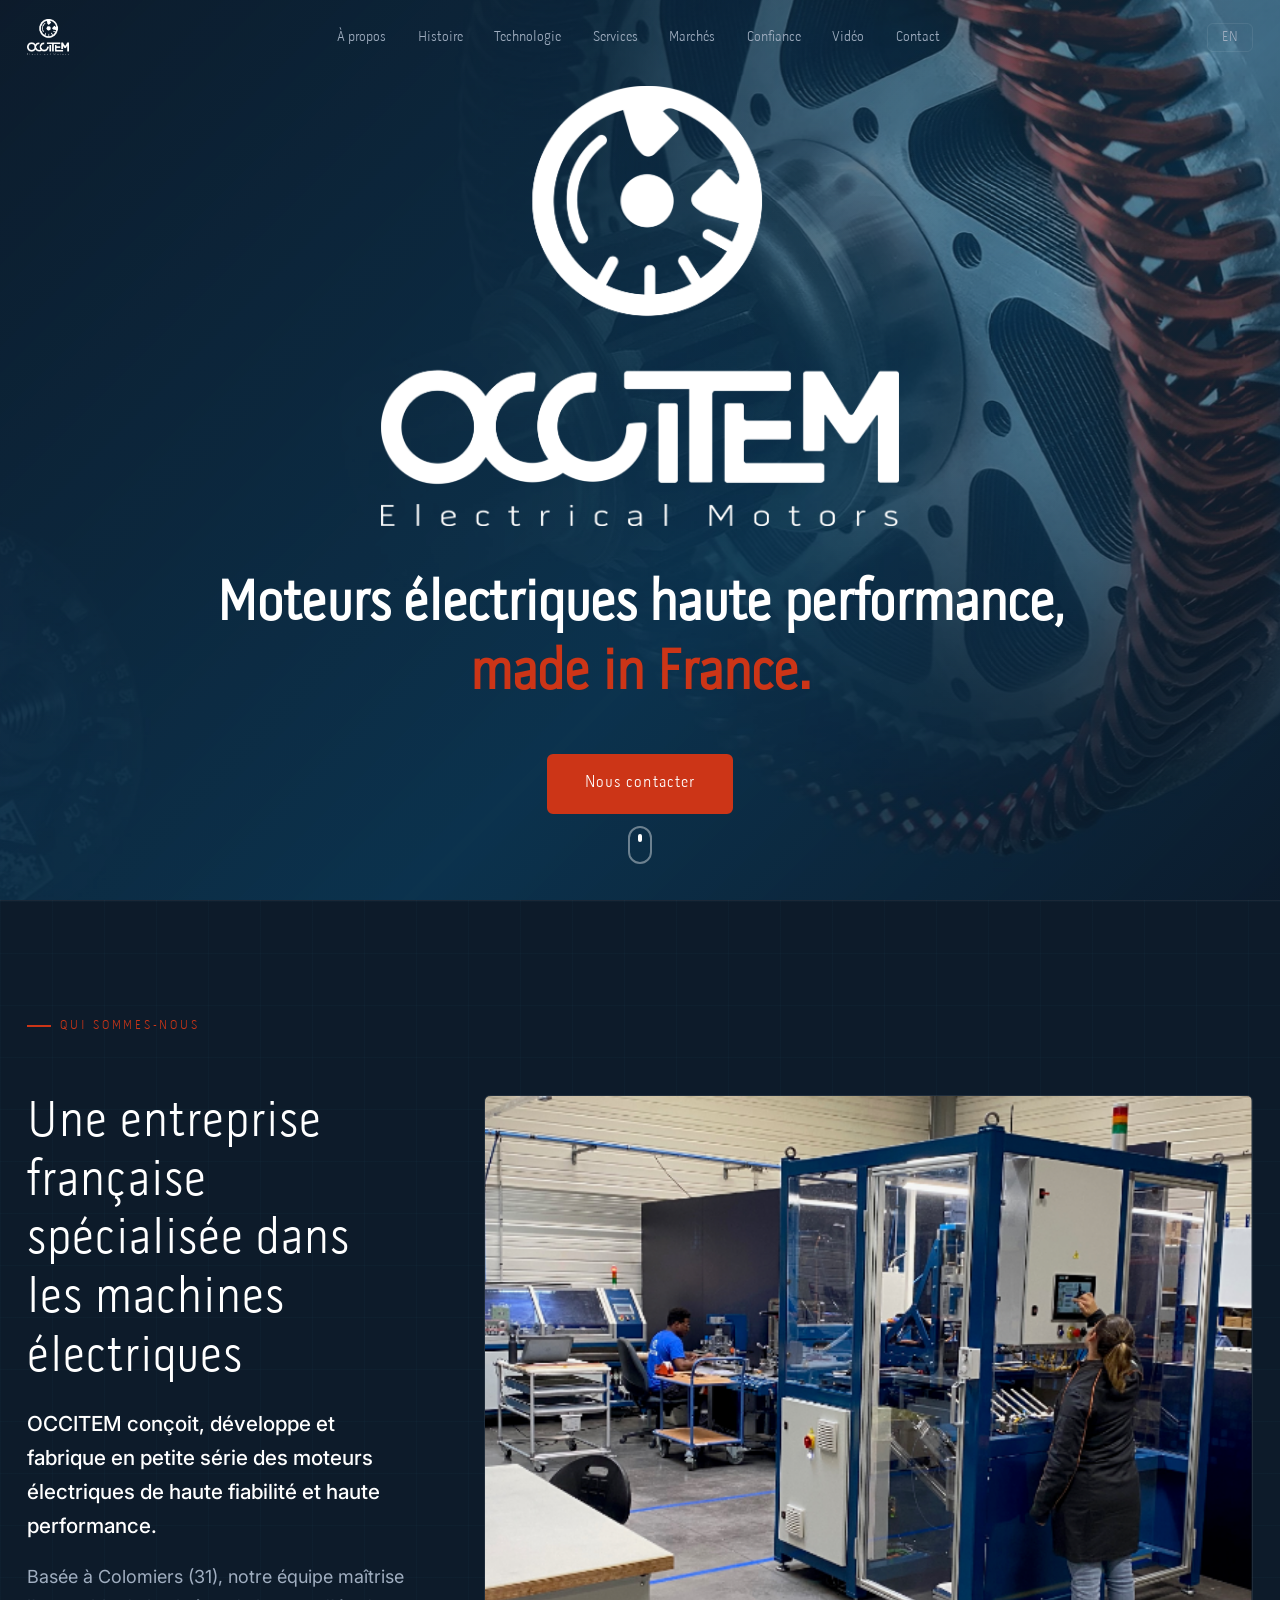
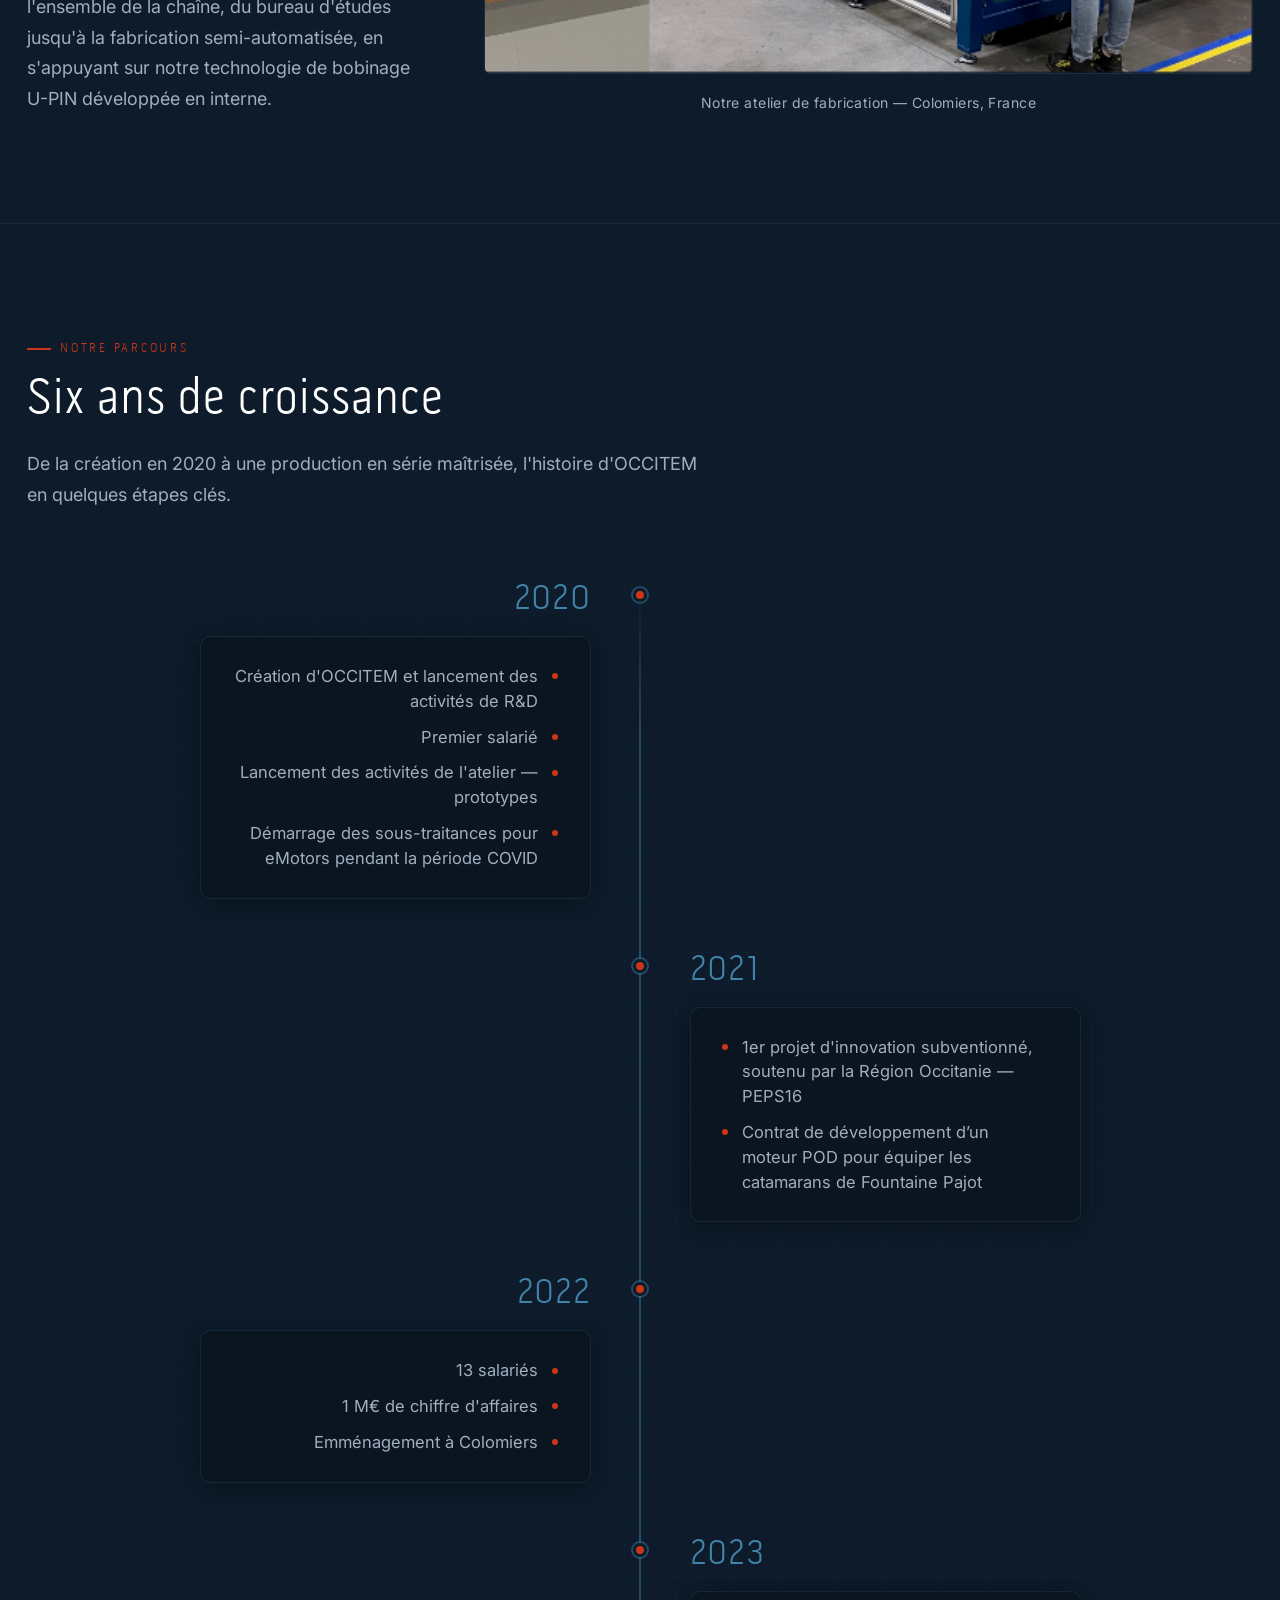
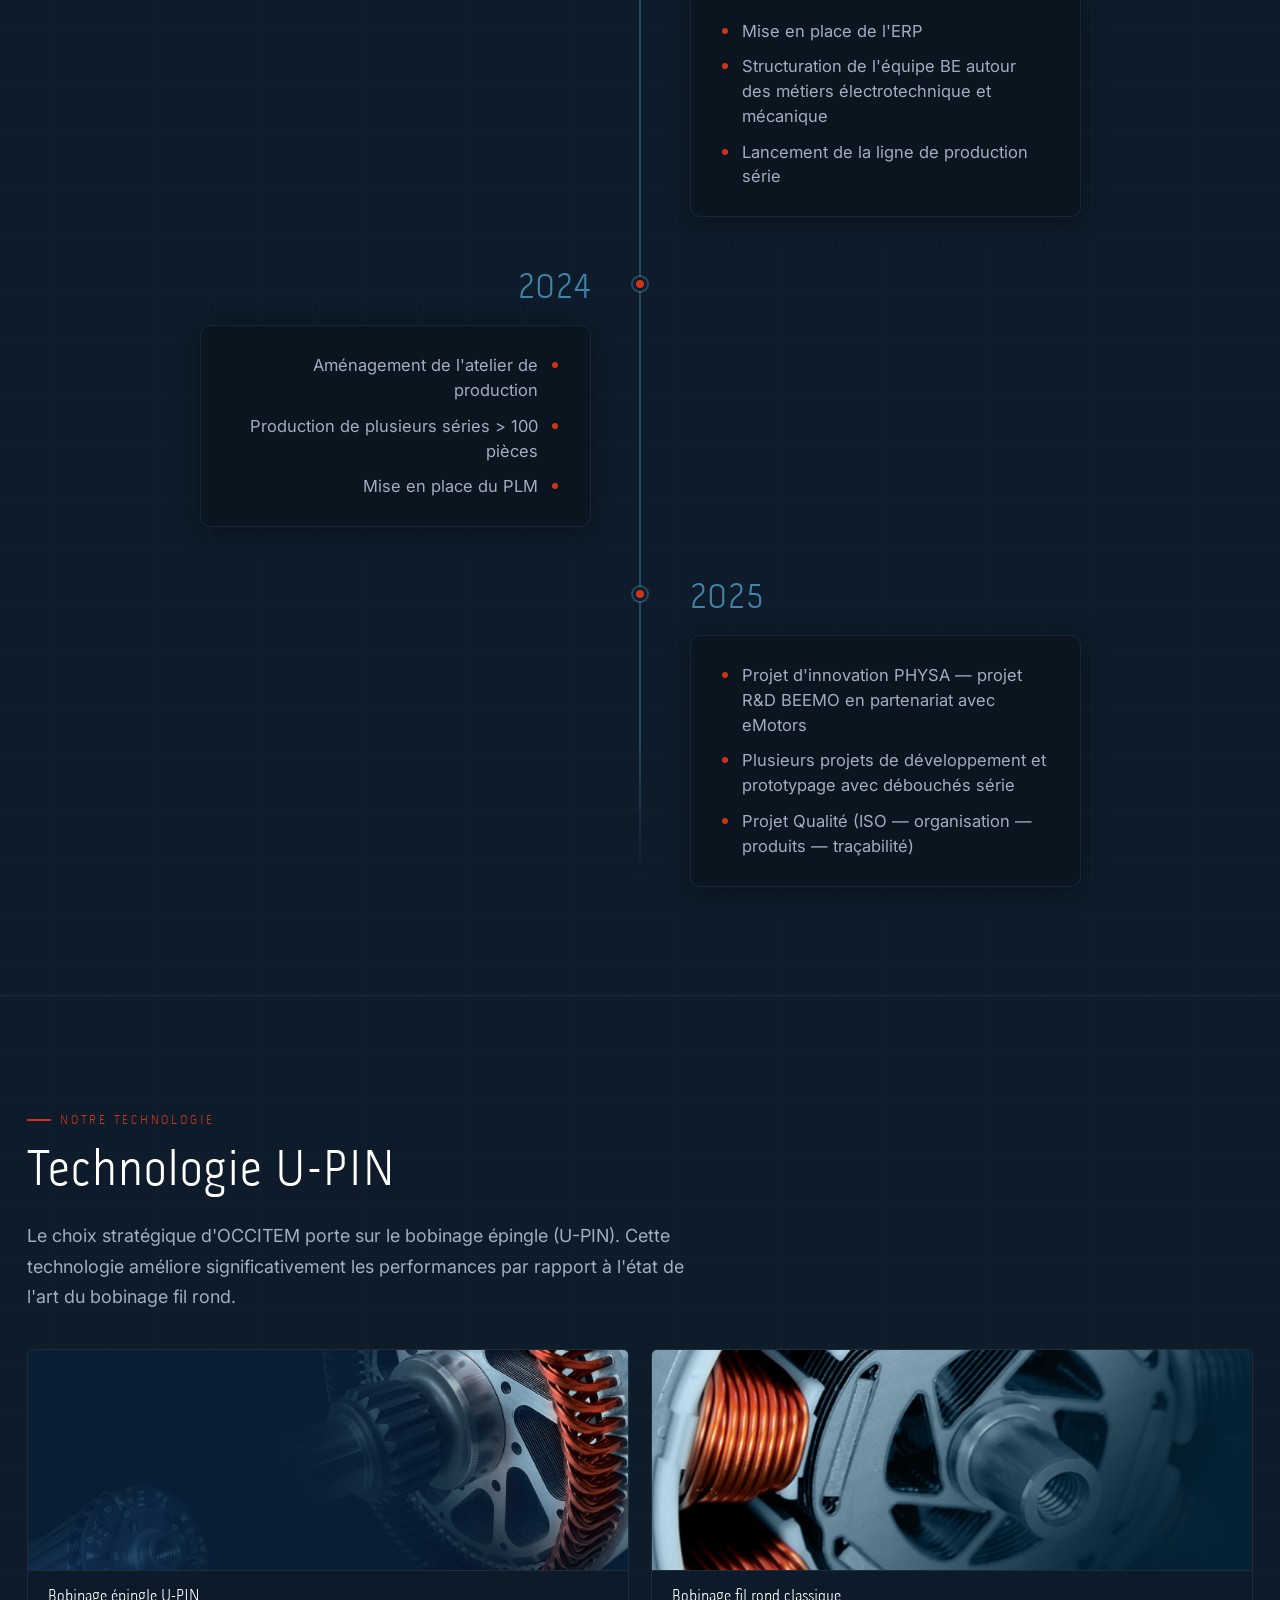
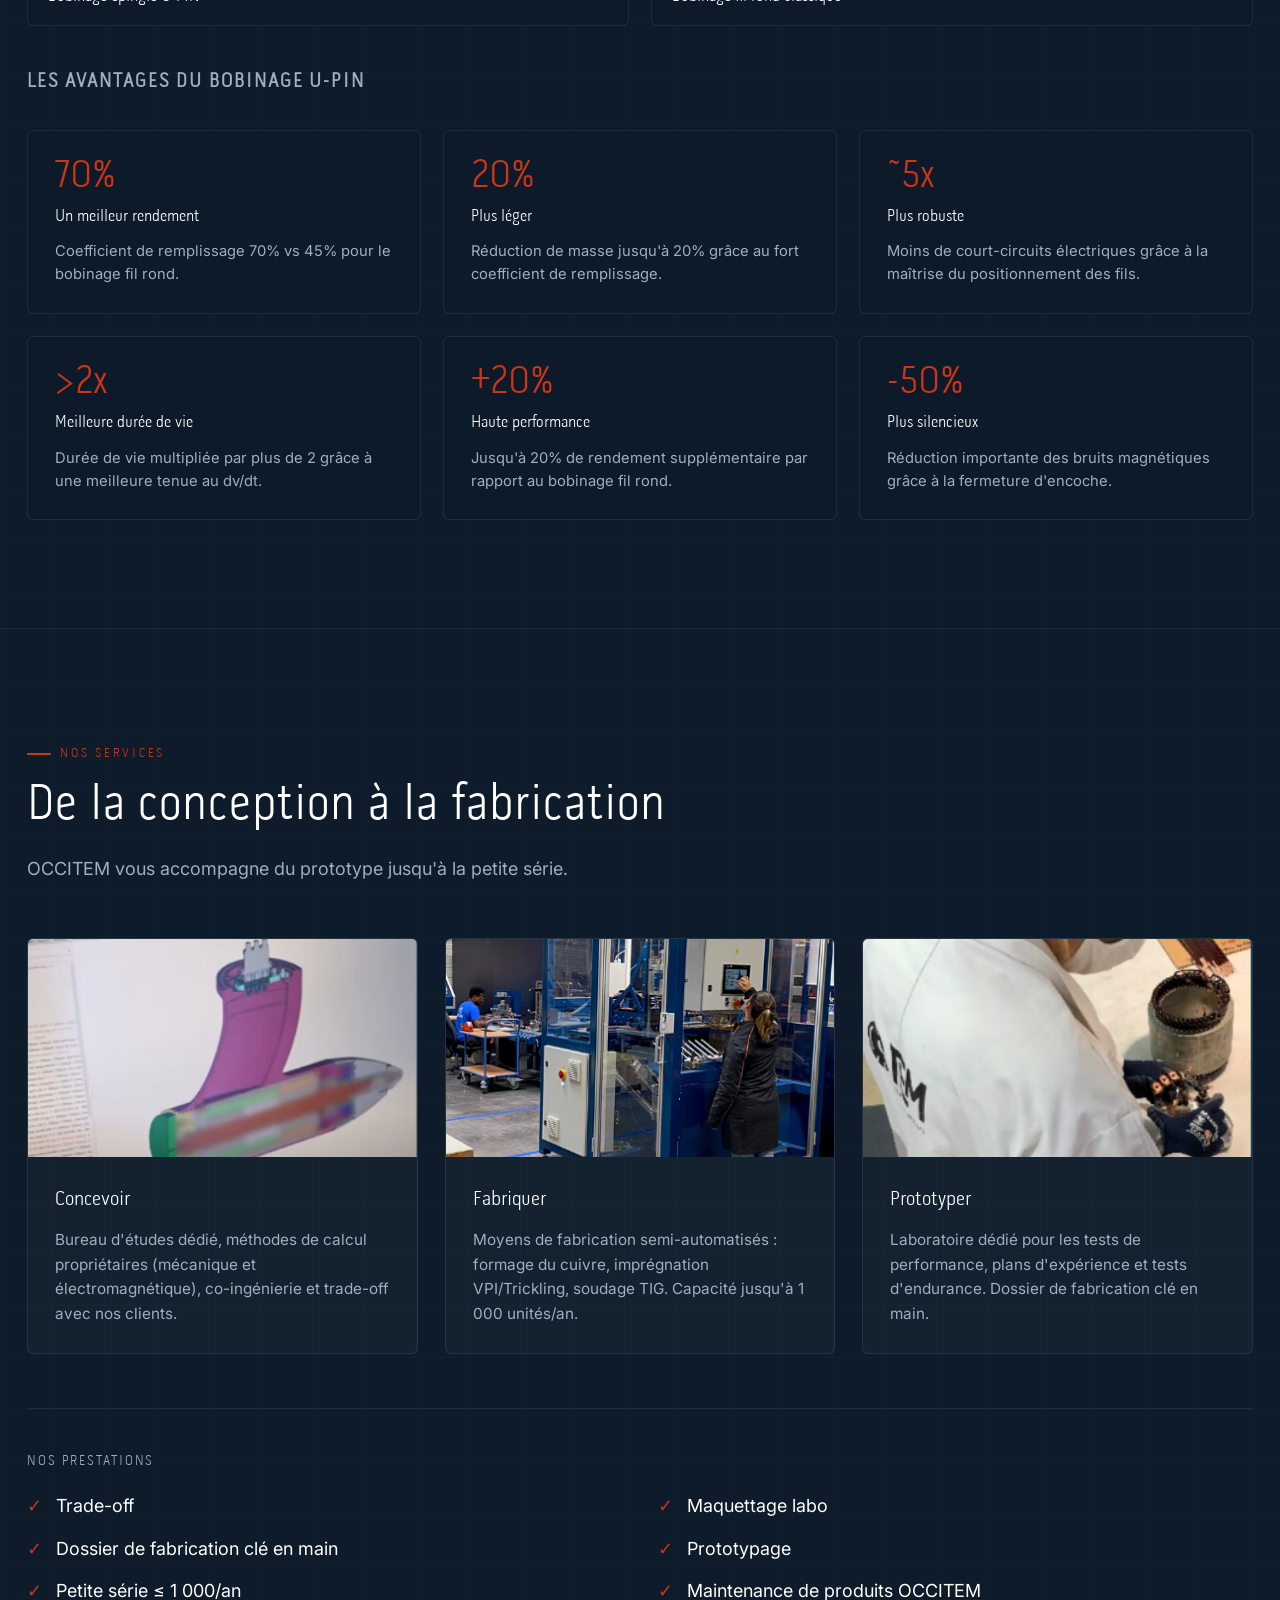
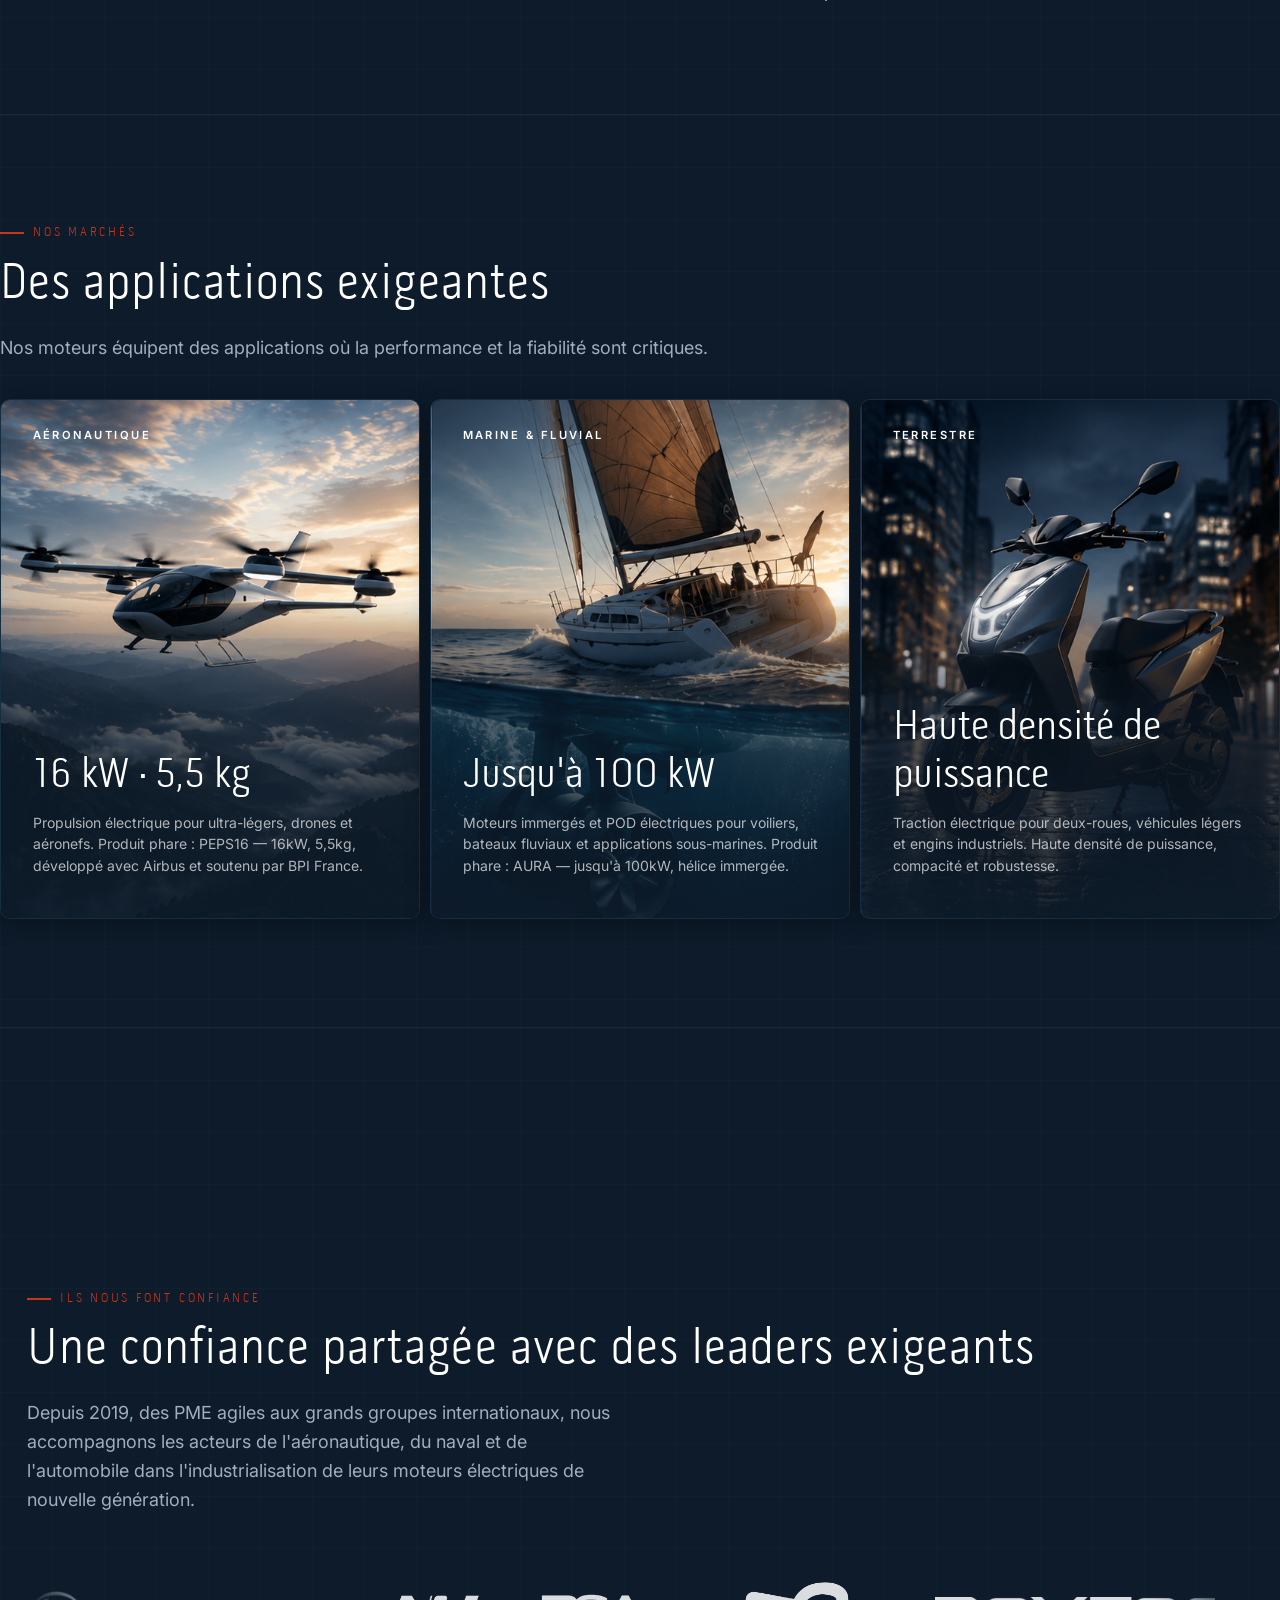
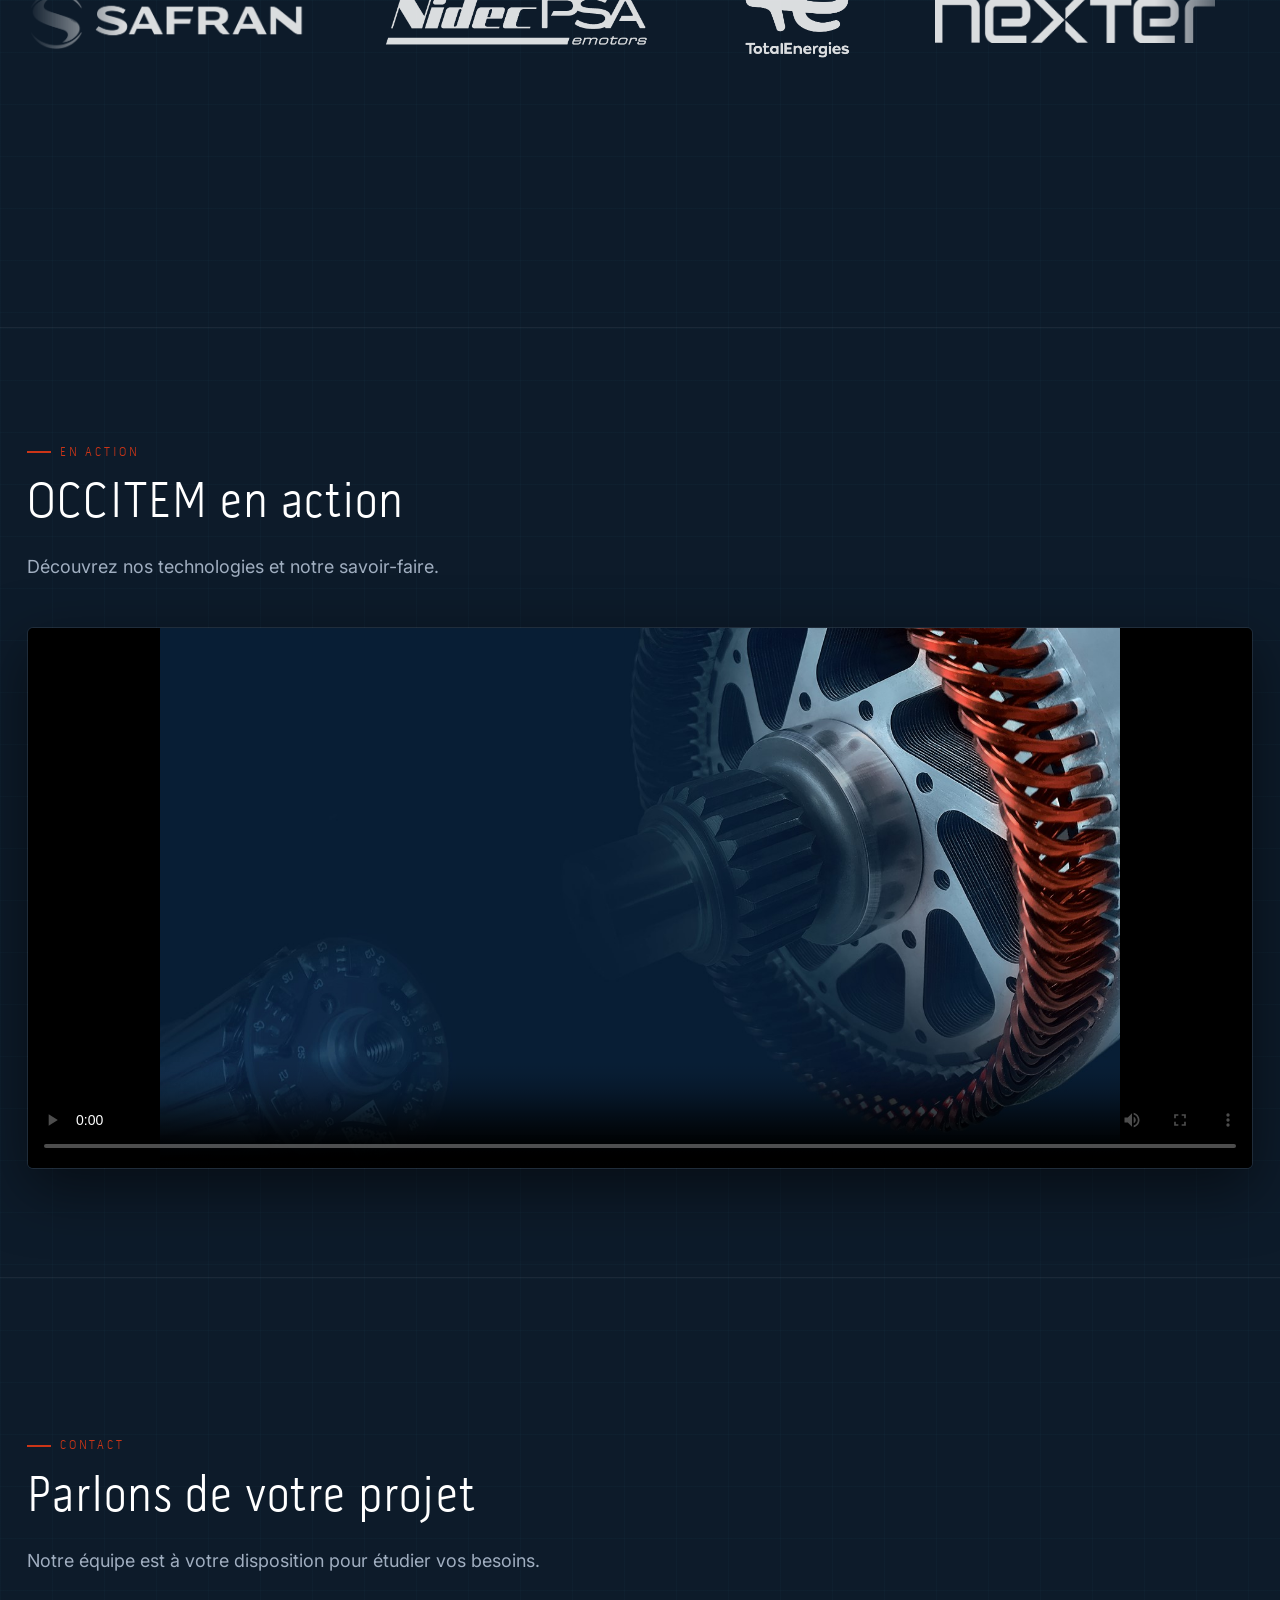
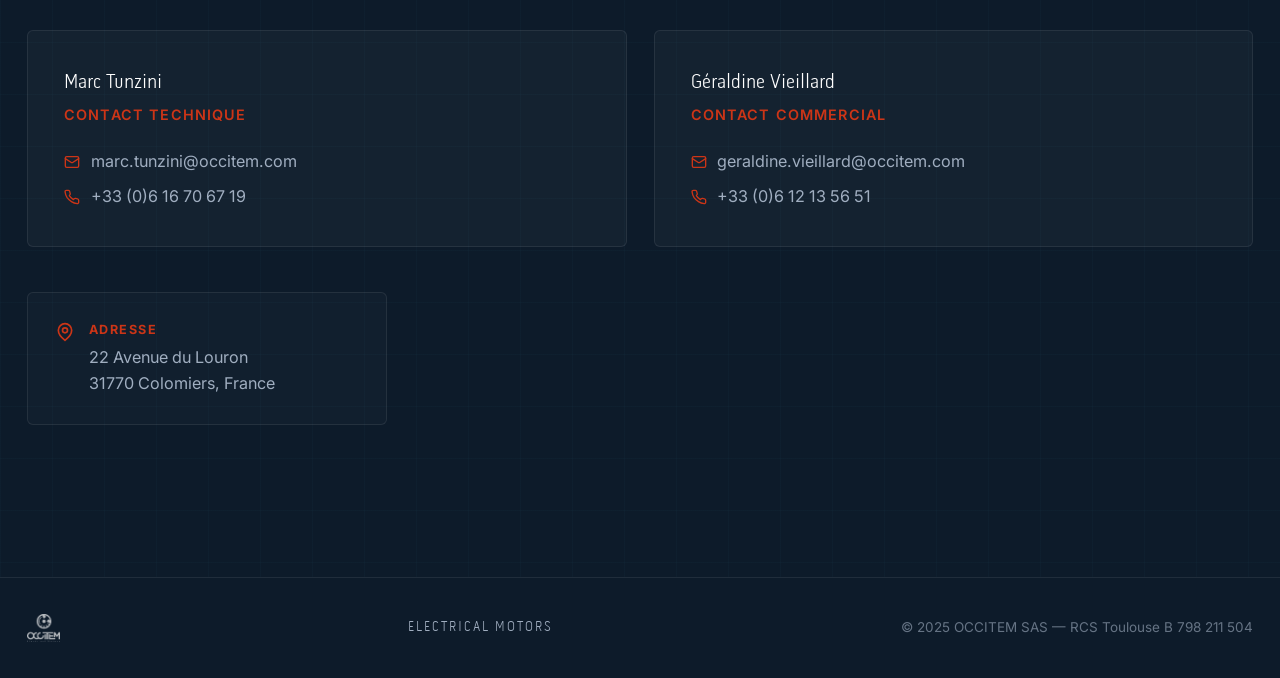
==== index.html @ e1fe5efd "feat: section Technologie — images de comparaison U-PIN / fil rond en cadres Les deux visuels de bob" ====
<!DOCTYPE html>
<html lang="fr">
<head>
  <meta charset="UTF-8">
  <meta name="viewport" content="width=device-width, initial-scale=1.0">
  <title>OCCITEM — Electrical Motors</title>
  <meta name="description" content="OCCITEM conçoit, développe et fabrique des moteurs électriques haute performance en petite série. Technologie U-PIN, made in France.">
  <link rel="preconnect" href="https://fonts.googleapis.com">
  <link rel="preconnect" href="https://fonts.gstatic.com" crossorigin>
  <link href="https://fonts.googleapis.com/css2?family=Exo+2:wght@300;400;600;700;800&family=Inter:wght@300;400;500;600&display=swap" rel="stylesheet">
  <link rel="stylesheet" href="style.css">
</head>
<body>

  <!-- NAV -->
  <header class="nav" id="nav">
    <div class="nav__inner container">
      <a href="#accueil" class="nav__logo">
        <img src="assets/logo-blanc.png" alt="OCCITEM Electrical Motors">
      </a>
      <nav class="nav__links">
        <a href="#apropos" data-key="nav.about"></a>
        <a href="#histoire" data-key="nav.history"></a>
        <a href="#technologie" data-key="nav.tech"></a>
        <a href="#services" data-key="nav.services"></a>
        <a href="#marches" data-key="nav.markets"></a>
        <a href="#confiance" data-key="nav.trust"></a>
        <a href="#video" data-key="nav.video"></a>
        <a href="#contact" data-key="nav.contact"></a>
      </nav>
      <div class="nav__actions">
        <button class="lang-switch" id="langSwitch" aria-label="Switch language">FR / EN</button>
        <button class="nav__burger" id="navBurger" aria-label="Menu">
          <span></span><span></span><span></span>
        </button>
      </div>
    </div>
  </header>

  <!-- HERO -->
  <section class="hero" id="accueil">
    <div class="hero__bg" style="background-image: url('assets/hero-bg.jpg')"></div>
    <div class="hero__overlay"></div>
    <div class="hero__content container">
      <img src="assets/logo-blanc.png" alt="OCCITEM" class="hero__logo reveal">
      <h1 class="hero__tagline reveal reveal--delay-1">
        <span data-key="hero.tagline"></span><br>
        <span class="hero__tagline--accent" data-key="hero.tagline2"></span>
      </h1>
      <a href="#contact" class="btn btn--primary reveal reveal--delay-2" data-key="hero.cta"></a>
    </div>
    <a href="#apropos" class="hero__scroll" aria-label="Défiler vers le bas">
      <span class="hero__scroll-icon"></span>
    </a>
  </section>

  <!-- À PROPOS -->
  <section class="section about" id="apropos">
    <div class="container">
      <div class="section__label reveal" data-key="about.label"></div>
      <div class="about__grid">
        <div class="about__text">
          <h2 class="section__title reveal" data-key="about.title"></h2>
          <p class="about__lead reveal reveal--delay-1" data-key="about.text1"></p>
          <p class="about__body reveal reveal--delay-2" data-key="about.text2"></p>
        </div>
        <div class="about__gallery reveal reveal--delay-1">
          <div class="about__photos">
            <img src="assets/atelier-1.png" alt="Atelier OCCITEM — machine de bobinage" class="about__photo">
            <img src="assets/atelier-2.png" alt="Atelier OCCITEM — vue panoramique" class="about__photo">
          </div>
          <p class="about__caption reveal reveal--delay-3" data-key="about.atelier_caption"></p>
        </div>
      </div>
    </div>
  </section>

  <!-- HISTOIRE -->
  <section class="section history" id="histoire">
    <div class="container">
      <div class="section__label reveal" data-key="history.label"></div>
      <h2 class="section__title reveal reveal--delay-1" data-key="history.title"></h2>
      <p class="history__subtitle reveal reveal--delay-2" data-key="history.subtitle"></p>

      <div class="timeline" id="timeline">
        <!-- Généré par JS depuis content.json -->
      </div>
    </div>
  </section>

  <!-- TECHNOLOGIE U-PIN -->
  <section class="section tech" id="technologie">
    <div class="container">
      <div class="section__label reveal" data-key="tech.label"></div>
      <h2 class="section__title reveal reveal--delay-1" data-key="tech.title"></h2>
      <p class="tech__intro reveal reveal--delay-2" data-key="tech.intro"></p>

      <div class="tech__compare">
        <figure class="tech__compare-frame reveal reveal--delay-2">
          <img src="assets/hero-bg.jpg" alt="" loading="lazy">
          <figcaption data-key="tech.compare_upin"></figcaption>
        </figure>
        <figure class="tech__compare-frame reveal reveal--delay-3">
          <img src="assets/bobinage-comparaison.png" alt="" loading="lazy">
          <figcaption data-key="tech.compare_round"></figcaption>
        </figure>
      </div>

<h3 class="tech__advantages-title reveal" data-key="tech.advantages_title"></h3>
      <div class="tech__grid" id="techAdvantages">
        <!-- Généré par JS depuis content.json -->
      </div>
    </div>
  </section>

  <!-- SERVICES -->
  <section class="section services" id="services">
    <div class="container">
      <div class="section__label reveal" data-key="services.label"></div>
      <h2 class="section__title reveal reveal--delay-1" data-key="services.title"></h2>
      <p class="services__subtitle reveal reveal--delay-2" data-key="services.subtitle"></p>

      <div class="services__grid" id="servicesGrid">
        <!-- Généré par JS depuis content.json -->
      </div>

      <div class="services__extra reveal">
        <h3 class="services__extra-title" data-key="services.extra_title"></h3>
        <ul class="services__list" id="servicesExtra">
          <!-- Généré par JS depuis content.json -->
        </ul>
      </div>
    </div>
  </section>

  <!-- MARCHÉS -->
  <section class="section markets" id="marches">
    <div class="container">
      <div class="section__label reveal" data-key="markets.label"></div>
      <h2 class="section__title reveal reveal--delay-1" data-key="markets.title"></h2>
      <p class="markets__subtitle reveal reveal--delay-2" data-key="markets.subtitle"></p>

      <div class="markets__grid" id="marketsGrid">
        <!-- Généré par JS depuis content.json -->
      </div>
    </div>
  </section>

  <!-- ILS NOUS FONT CONFIANCE -->
  <section class="section trust" id="confiance">
    <div class="container">
      <div class="section__label reveal" data-key="trust.label"></div>
      <h2 class="section__title reveal reveal--delay-1" data-key="trust.title"></h2>
      <p class="trust__subtitle reveal reveal--delay-2" data-key="trust.subtitle"></p>
      <div class="trust__grid reveal reveal--delay-2" id="trustGrid">
        <!-- Généré par JS depuis content.json -->
      </div>
    </div>
  </section>

  <!-- VIDÉO -->
  <section class="section video-section" id="video">
    <div class="container">
      <div class="section__label reveal" data-key="video.label"></div>
      <h2 class="section__title reveal reveal--delay-1" data-key="video.title"></h2>
      <p class="video-section__subtitle reveal reveal--delay-2" data-key="video.subtitle"></p>
      <div class="video-section__player reveal reveal--delay-2">
        <video controls preload="metadata" poster="assets/hero-bg.jpg">
          <source src="assets/video.mp4" type="video/mp4">
        </video>
      </div>
    </div>
  </section>

  <!-- CONTACT -->
  <section class="section contact" id="contact">
    <div class="container">
      <div class="section__label reveal" data-key="contact.label"></div>
      <h2 class="section__title reveal reveal--delay-1" data-key="contact.title"></h2>
      <p class="contact__subtitle reveal reveal--delay-2" data-key="contact.subtitle"></p>

      <div class="contact__grid" id="contactGrid">
        <!-- Généré par JS depuis content.json -->
      </div>

      <div class="contact__address reveal reveal--delay-2">
        <div class="contact__address-icon">
          <svg xmlns="http://www.w3.org/2000/svg" width="20" height="20" viewBox="0 0 24 24" fill="none" stroke="currentColor" stroke-width="2" stroke-linecap="round" stroke-linejoin="round"><path d="M20 10c0 6-8 12-8 12s-8-6-8-12a8 8 0 0 1 16 0Z"/><circle cx="12" cy="10" r="3"/></svg>
        </div>
        <div>
          <div class="contact__address-label" data-key="contact.address_label"></div>
          <div class="contact__address-text" data-key="contact.address"></div>
        </div>
      </div>
    </div>
  </section>

  <!-- FOOTER -->
  <footer class="footer">
    <div class="container footer__inner">
      <img src="assets/logo-blanc.png" alt="OCCITEM" class="footer__logo">
      <span class="footer__tagline" data-key="footer.tagline"></span>
      <span class="footer__legal" data-key="footer.legal"></span>
    </div>
  </footer>

  <script src="main.js"></script>
</body>
</html>
---- style.css ----
/* ============================================================
   FONTS
   ============================================================ */
@font-face {
  font-family: 'Pill Gothic';
  src: url('assets/fonts/PillGothic-Light.woff2') format('woff2'),
       url('assets/fonts/PillGothic-Light.ttf') format('truetype');
  font-weight: 300;
  font-style: normal;
  font-display: swap;
}

/* ============================================================
   VARIABLES
   ============================================================ */
:root {
  --bg:         #0d1b2a;
  --bg-alt:     #0a1520;
  --blue:       #104766;
  --blue-light: #4183a9;
  --accent:     #cc3517;
  --accent-dim: rgba(204, 53, 23, 0.15);
  --white:      #ffffff;
  --muted:      #a0aec0;
  --border:     rgba(255,255,255,0.08);

  --font-title: 'Pill Gothic', 'Exo 2', sans-serif;
  --font-body:  'Inter', sans-serif;

  --radius:     6px;
  --transition: 0.25s ease;
  --reveal-dur: 0.65s;
}

/* ============================================================
   RESET & BASE
   ============================================================ */
*, *::before, *::after { box-sizing: border-box; margin: 0; padding: 0; }

html {
  scroll-behavior: smooth;
  font-size: 112.5%; /* 18px base — tous les rem s'adaptent */
}

body {
  background-color: var(--bg);
  color: var(--white);
  font-family: var(--font-body);
  font-size: 1rem;
  line-height: 1.6;
  overflow-x: hidden;
}

img { display: block; max-width: 100%; }
a { color: inherit; text-decoration: none; }
ul { list-style: none; }

.container {
  width: 100%;
  max-width: 1440px;
  margin: 0 auto;
  padding: 0 1.5rem;
}

/* ============================================================
   SCROLL REVEAL
   ============================================================ */
.reveal {
  opacity: 0;
  transform: translateY(28px);
  transition: opacity var(--reveal-dur) ease-out,
              transform var(--reveal-dur) ease-out;
}
.reveal.is-visible {
  opacity: 1;
  transform: translateY(0);
}
.reveal--delay-1 { transition-delay: 0.1s; }
.reveal--delay-2 { transition-delay: 0.2s; }
.reveal--delay-3 { transition-delay: 0.3s; }

/* ============================================================
   TYPOGRAPHY
   ============================================================ */
h1, h2, h3, h4 { font-family: var(--font-title); font-weight: 300; line-height: 1.15; }

.section__label {
  display: inline-block;
  font-family: var(--font-title);
  font-size: 0.7rem;
  font-weight: 300;
  letter-spacing: 0.22em;
  text-transform: uppercase;
  color: var(--accent);
  margin-bottom: 0.75rem;
}
.section__label::before {
  content: '';
  display: inline-block;
  width: 24px;
  height: 2px;
  background: var(--accent);
  vertical-align: middle;
  margin-right: 0.5rem;
}

.section__title {
  font-size: clamp(2rem, 4vw, 3rem);
  font-weight: 300;
  margin-bottom: 1rem;
  letter-spacing: 0.02em;
}

/* ============================================================
   SECTIONS
   ============================================================ */
.section {
  min-height: 100vh;
  padding: 6rem 0;
  border-top: 1px solid rgba(255,255,255,0.06);
  display: flex;
  align-items: center;
  background-image:
    linear-gradient(rgba(65, 131, 169, 0.04) 1px, transparent 1px),
    linear-gradient(90deg, rgba(65, 131, 169, 0.04) 1px, transparent 1px);
  background-size: 52px 52px;
}

.section .container {
  width: 100%;
}

/* ============================================================
   BUTTONS
   ============================================================ */
.btn {
  display: inline-block;
  padding: 0.8rem 2rem;
  border-radius: var(--radius);
  font-family: var(--font-title);
  font-weight: 300;
  font-size: 0.95rem;
  letter-spacing: 0.06em;
  cursor: pointer;
  transition: transform var(--transition), background var(--transition), box-shadow var(--transition);
}
.btn--primary {
  background: var(--accent);
  color: var(--white);
  border: 2px solid var(--accent);
}
.btn--primary:hover {
  background: #e03d1e;
  transform: translateY(-2px);
  box-shadow: 0 6px 20px rgba(204, 53, 23, 0.4);
}

/* ============================================================
   NAV
   ============================================================ */
.nav {
  position: fixed;
  top: 0;
  left: 0;
  right: 0;
  z-index: 100;
  padding: 1rem 0;
  transition: background var(--transition), padding var(--transition), backdrop-filter var(--transition);
}
.nav.scrolled {
  background: rgba(13, 27, 42, 0.95);
  backdrop-filter: blur(10px);
  padding: 0.6rem 0;
  border-bottom: 1px solid var(--border);
}
.nav__inner {
  display: flex;
  align-items: center;
  justify-content: space-between;
  gap: 1rem;
}
.nav__logo img {
  height: 36px;
  width: auto;
}
.nav__links {
  display: flex;
  gap: 0.25rem;
}
.nav__links a {
  padding: 0.4rem 0.75rem;
  font-family: var(--font-title);
  font-size: 0.85rem;
  font-weight: 300;
  color: var(--muted);
  border-radius: var(--radius);
  transition: color var(--transition), background var(--transition);
  position: relative;
}
.nav__links a::after {
  content: '';
  position: absolute;
  bottom: 0;
  left: 0.75rem;
  right: 0.75rem;
  height: 2px;
  background: var(--accent);
  transform: scaleX(0);
  transition: transform var(--transition);
}
.nav__links a:hover,
.nav__links a.active { color: var(--white); }
.nav__links a.active::after { transform: scaleX(1); }

.nav__actions { display: flex; align-items: center; gap: 0.75rem; }

.lang-switch {
  background: transparent;
  border: 1px solid var(--border);
  color: var(--muted);
  font-family: var(--font-title);
  font-size: 0.75rem;
  font-weight: 300;
  letter-spacing: 0.06em;
  padding: 0.35rem 0.75rem;
  border-radius: var(--radius);
  cursor: pointer;
  transition: color var(--transition), border-color var(--transition);
}
.lang-switch:hover { color: var(--white); border-color: var(--accent); }

.nav__burger {
  display: none;
  flex-direction: column;
  gap: 5px;
  background: none;
  border: none;
  cursor: pointer;
  padding: 4px;
}
.nav__burger span {
  display: block;
  width: 22px;
  height: 2px;
  background: var(--white);
  border-radius: 2px;
  transition: transform var(--transition), opacity var(--transition);
}

/* ============================================================
   HERO
   ============================================================ */
.hero {
  position: relative;
  height: 100vh;
  min-height: 600px;
  display: flex;
  align-items: center;
  justify-content: center;
  text-align: center;
  overflow: hidden;
}
.hero__bg {
  position: absolute;
  inset: 0;
  background-size: cover;
  background-position: center right;
  animation: heroZoomOut 2s cubic-bezier(0.25, 0.46, 0.45, 0.94) both;
}
@keyframes heroZoomOut {
  from { transform: scale(1.5); }
  to   { transform: scale(1.04); }
}
.hero__overlay {
  position: absolute;
  inset: 0;
  background: linear-gradient(
    135deg,
    rgba(13, 27, 42, 0.88) 0%,
    rgba(16, 71, 102, 0.5) 60%,
    rgba(13, 27, 42, 0.75) 100%
  );
}
.hero__content {
  position: relative;
  z-index: 2;
  display: flex;
  flex-direction: column;
  align-items: center;
  gap: 2.5rem;
}
.hero__logo {
  height: 440px;
  width: auto;
}
.hero__tagline {
  font-size: clamp(1.9rem, 4.5vw, 3.5rem);
  font-weight: 700;
  line-height: 1.2;
  color: var(--white);
}
.hero__tagline--accent { color: var(--accent); }

.hero__scroll {
  position: absolute;
  bottom: 2rem;
  left: 50%;
  transform: translateX(-50%);
  z-index: 2;
}
.hero__scroll-icon {
  display: block;
  width: 24px;
  height: 38px;
  border: 2px solid rgba(255,255,255,0.4);
  border-radius: 12px;
  position: relative;
}
.hero__scroll-icon::after {
  content: '';
  position: absolute;
  top: 6px;
  left: 50%;
  transform: translateX(-50%);
  width: 4px;
  height: 8px;
  background: var(--white);
  border-radius: 2px;
  animation: scrollDot 1.6s ease-in-out infinite;
}
@keyframes scrollDot {
  0%, 100% { opacity: 1; top: 6px; }
  50% { opacity: 0; top: 18px; }
}

/* ============================================================
   ABOUT
   ============================================================ */
.about__grid {
  display: grid;
  grid-template-columns: 1fr 2fr;
  gap: 4rem;
  align-items: stretch;
  margin-top: 2.5rem;
}
.about__lead {
  font-size: 1.15rem;
  font-weight: 500;
  color: var(--white);
  margin-bottom: 1rem;
  line-height: 1.65;
}
.about__body {
  color: var(--muted);
  line-height: 1.7;
}
.about__gallery {
  display: flex;
  flex-direction: column;
  gap: 1rem;
  min-height: 320px;
}
.about__photos {
  position: relative;
  flex: 1;
  border-radius: var(--radius);
  overflow: hidden;
  border: 1px solid var(--border);
}
.about__photo {
  position: absolute;
  inset: 0;
  width: 100%;
  height: 100%;
  object-fit: cover;
  opacity: 0;
  transition: opacity 1s ease;
}
.about__photo.is-active {
  opacity: 1;
}
.about__caption {
  font-size: 0.78rem;
  color: var(--muted);
  text-align: center;
  letter-spacing: 0.03em;
  flex-shrink: 0;
}

/* ============================================================
   HISTOIRE — frise verticale alternée
   ============================================================ */
.history__subtitle {
  color: var(--muted);
  max-width: 680px;
  line-height: 1.7;
  margin: 0.5rem 0 4rem;
}

.timeline {
  position: relative;
  width: 100%;
  max-width: 980px;
  margin: 0 auto;
}
/* Ligne centrale verticale */
.timeline::before {
  content: '';
  position: absolute;
  top: 6px;
  bottom: 6px;
  left: 50%;
  width: 2px;
  transform: translateX(-50%);
  background: linear-gradient(
    to bottom,
    transparent 0%,
    rgba(65,131,169,0.45) 8%,
    rgba(65,131,169,0.45) 92%,
    transparent 100%
  );
}

.timeline__item {
  position: relative;
  width: 50%;
  padding: 0 2.75rem;
  margin-bottom: 3rem;
  display: flex;
  flex-direction: column;
}
.timeline__item:last-child { margin-bottom: 0; }
.timeline__item--left  { left: 0;   align-items: flex-end;  text-align: right; }
.timeline__item--right { left: 50%; align-items: flex-start; text-align: left; }

/* Nœud sur la ligne centrale */
.timeline__node {
  position: absolute;
  top: 6px;
  width: 14px;
  height: 14px;
  border-radius: 50%;
  background: var(--accent);
  border: 3px solid var(--bg);
  box-shadow: 0 0 0 2px rgba(65,131,169,0.45);
  z-index: 1;
}
.timeline__item--left  .timeline__node { right: -7px; }
.timeline__item--right .timeline__node { left:  -7px; }

.timeline__year {
  font-family: var(--font-title);
  font-size: 2rem;
  font-weight: 300;
  color: var(--blue-light);
  line-height: 1;
  margin-bottom: 1rem;
  letter-spacing: 0.02em;
}

.timeline__card {
  width: 100%;
  background: var(--bg-alt);
  border: 1px solid rgba(65,131,169,0.18);
  border-radius: 10px;
  padding: 1.5rem 1.75rem;
  box-shadow: 0 4px 24px rgba(0,0,0,0.35);
  transition: transform var(--transition), box-shadow 0.4s ease, border-color 0.4s ease;
}
.timeline__card:hover {
  transform: translateY(-6px);
  border-bottom-color: var(--accent);
  box-shadow: 0 8px 36px rgba(0,0,0,0.5);
}

.timeline__events {
  list-style: none;
  display: flex;
  flex-direction: column;
  gap: 0.6rem;
}
.timeline__events li {
  position: relative;
  color: var(--muted);
  font-size: 0.92rem;
  line-height: 1.5;
  padding-left: 1.1rem;
}
.timeline__events li::before {
  content: '';
  position: absolute;
  left: 0;
  top: 0.55em;
  width: 6px;
  height: 6px;
  border-radius: 50%;
  background: var(--accent);
}
/* Sur la colonne gauche, la puce reste lisible à droite du texte */
.timeline__item--left .timeline__events li {
  padding-left: 0;
  padding-right: 1.1rem;
}
.timeline__item--left .timeline__events li::before {
  left: auto;
  right: 0;
}

/* ============================================================
   TECHNOLOGIE
   ============================================================ */
.tech {
  position: relative;
}

.tech__intro {
  color: var(--muted);
  max-width: 680px;
  line-height: 1.7;
  margin-top: 0.5rem;
}

.tech__compare {
  display: grid;
  grid-template-columns: repeat(2, 1fr);
  gap: 1.25rem;
  margin: 2rem 0 2.5rem;
}
.tech__compare-frame {
  position: relative;
  margin: 0;
  border: 1px solid var(--border);
  border-radius: var(--radius);
  overflow: hidden;
  background: rgba(13,27,42,0.82);
}
.tech__compare-frame img {
  display: block;
  width: 100%;
  height: 220px;
  object-fit: cover;
}
.tech__compare-frame figcaption {
  padding: 0.75rem 1.1rem;
  font-family: var(--font-title);
  font-weight: 300;
  font-size: 0.95rem;
  color: var(--white);
  border-top: 1px solid var(--border);
}


.tech__advantages-title {
  font-size: 1.1rem;
  font-weight: 600;
  color: var(--muted);
  text-transform: uppercase;
  letter-spacing: 0.1em;
  margin-bottom: 2rem;
}

.tech__grid {
  display: grid;
  grid-template-columns: repeat(3, 1fr);
  gap: 1.25rem;
}
.tech__card {
  background: rgba(13,27,42,0.82);
  border: 1px solid var(--border);
  border-radius: var(--radius);
  padding: 1.5rem;
  transition: transform var(--transition), border-color var(--transition), box-shadow var(--transition);
}
.tech__card:hover {
  transform: translateY(-5px);
  border-color: var(--accent);
  box-shadow: 0 8px 24px rgba(0,0,0,0.3);
}
.tech__card-value {
  font-family: var(--font-title);
  font-size: 2.2rem;
  font-weight: 300;
  color: var(--accent);
  line-height: 1;
  margin-bottom: 0.35rem;
}
.tech__card-label {
  font-family: var(--font-title);
  font-weight: 300;
  font-size: 0.95rem;
  color: var(--white);
  margin-bottom: 0.5rem;
}
.tech__card-desc {
  font-size: 0.82rem;
  color: var(--muted);
  line-height: 1.55;
}

/* ============================================================
   SERVICES
   ============================================================ */
.services__subtitle {
  color: var(--muted);
  margin-bottom: 3rem;
}
.services__grid {
  display: grid;
  grid-template-columns: repeat(3, 1fr);
  gap: 1.5rem;
  margin-bottom: 3rem;
}
.service-card {
  background: rgba(255,255,255,0.03);
  border: 1px solid var(--border);
  border-radius: var(--radius);
  overflow: hidden;
  transition: transform var(--transition), border-color var(--transition), box-shadow var(--transition);
}
.service-card:hover {
  transform: translateY(-6px);
  border-color: var(--accent);
  box-shadow: 0 10px 30px rgba(0,0,0,0.35);
}
.service-card__img {
  width: 100%;
  aspect-ratio: 16/9;
  object-fit: cover;
  background: var(--blue);
}
.service-card__body { padding: 1.5rem; }
.service-card__title {
  font-family: var(--font-title);
  font-size: 1.15rem;
  font-weight: 300;
  margin-bottom: 0.6rem;
  color: var(--white);
}
.service-card__desc {
  font-size: 0.85rem;
  color: var(--muted);
  line-height: 1.6;
}

.services__extra {
  border-top: 1px solid var(--border);
  padding-top: 2.5rem;
}
.services__extra-title {
  font-family: var(--font-title);
  font-size: 0.75rem;
  font-weight: 300;
  letter-spacing: 0.14em;
  text-transform: uppercase;
  color: var(--muted);
  margin-bottom: 1.25rem;
}
.services__list {
  display: grid;
  grid-template-columns: 1fr 1fr;
  gap: 0.75rem 2rem;
}
.services__list li {
  display: flex;
  align-items: baseline;
  gap: 0.75rem;
  font-size: 1rem;
  color: var(--white);
  padding: 0;
  background: none;
  border: none;
  border-radius: 0;
  line-height: 1.5;
}
.services__list li::before {
  content: '✓';
  color: var(--accent);
  font-family: var(--font-title);
  font-size: 1rem;
  font-weight: 300;
  flex-shrink: 0;
}

/* ============================================================
   MARCHÉS
   ============================================================ */

.markets {
  align-items: stretch;
  padding: 0;
}
.markets > .container {
  display: flex;
  flex-direction: column;
  padding: 6rem 0;
}
.markets__subtitle {
  color: var(--muted);
  margin-bottom: 2rem;
}
.markets__grid {
  flex: 1;
  display: grid;
  grid-template-columns: repeat(3, 1fr);
  gap: 10px;
  min-height: 520px;
}
.market-card {
  position: relative;
  overflow: hidden;
  display: flex;
  flex-direction: column;
  border-radius: 10px;
  border: 1px solid rgba(65,131,169,0.18);
  box-shadow: 0 4px 24px rgba(0,0,0,0.35);
  background: var(--bg);
  transition: box-shadow 0.4s ease;
}
.market-card:hover {
  box-shadow: 0 8px 36px rgba(0,0,0,0.5), 0 0 0 1px rgba(65,131,169,0.35);
}
.market-card__bg {
  position: absolute;
  inset: 0;
  width: 100%;
  height: 100%;
  object-fit: cover;
  object-position: center center;
  transition: transform 0.7s ease;
}
.market-card:hover .market-card__bg {
  transform: scale(1.05);
}
.market-card__overlay {
  position: absolute;
  inset: 0;
  background: linear-gradient(
    to bottom,
    rgba(13,27,42,0)    0%,
    rgba(13,27,42,0)    38%,
    rgba(13,27,42,0.65) 60%,
    rgba(13,27,42,0.94) 100%
  );
}
.market-card__content {
  position: relative;
  z-index: 1;
  padding: 1.75rem 1.75rem 2.25rem;
  margin-top: auto;
  display: flex;
  flex-direction: column;
}
.market-card__label {
  position: absolute;
  top: 1.5rem;
  left: 1.75rem;
  z-index: 1;
  font-size: 0.62rem;
  font-weight: 600;
  letter-spacing: 0.22em;
  text-transform: uppercase;
  color: #fff;
}
.market-card__metric {
  font-family: var(--font-title);
  font-size: 2.4rem;
  font-weight: 300;
  color: #fff;
  line-height: 1.1;
  margin-bottom: 0.65rem;
}
.market-card__desc {
  font-size: 0.78rem;
  color: rgba(255,255,255,0.68);
  line-height: 1.55;
}

/* ============================================================
   ILS NOUS FONT CONFIANCE
   ============================================================ */

.trust__subtitle {
  color: var(--muted);
  margin-bottom: 3rem;
  max-width: 600px;
}

.trust__grid {
  overflow: hidden;
  -webkit-mask-image: linear-gradient(to right, transparent 0%, black 8%, black 92%, transparent 100%);
  mask-image: linear-gradient(to right, transparent 0%, black 8%, black 92%, transparent 100%);
}

.trust__track {
  display: flex;
  align-items: center;
  gap: 4rem;
  width: max-content;
  animation: trust-scroll 50s linear infinite;
}
@keyframes trust-scroll {
  from { transform: translateX(0); }
  to   { transform: translateX(-50%); }
}

.trust-card {
  flex-shrink: 0;
  display: flex;
  align-items: center;
  justify-content: center;
}
.trust-card img {
  max-height: 104px;
  max-width: 280px;
  width: auto;
  object-fit: contain;
  filter: grayscale(1) brightness(0) invert(1);
  opacity: 0.85;
}

/* ============================================================
   VIDÉO
   ============================================================ */
.video-section__subtitle {
  color: var(--muted);
  margin-bottom: 2.5rem;
}
.video-section__player {
  border-radius: var(--radius);
  overflow: hidden;
  border: 1px solid var(--border);
  box-shadow: 0 20px 60px rgba(0,0,0,0.5);
}
.video-section__player video {
  width: 100%;
  display: block;
  max-height: 540px;
  background: #000;
}

/* ============================================================
   CONTACT
   ============================================================ */

.contact__subtitle {
  color: var(--muted);
  margin-bottom: 3rem;
}
.contact__grid {
  display: grid;
  grid-template-columns: 1fr 1fr;
  gap: 1.5rem;
  margin-bottom: 2.5rem;
}
.contact-card {
  background: rgba(255,255,255,0.03);
  border: 1px solid var(--border);
  border-radius: var(--radius);
  padding: 2rem;
  transition: border-color var(--transition), box-shadow var(--transition);
}
.contact-card:hover {
  border-color: var(--accent);
  box-shadow: 0 8px 24px rgba(0,0,0,0.3);
}
.contact-card__name {
  font-family: var(--font-title);
  font-size: 1.15rem;
  font-weight: 300;
  color: var(--white);
  margin-bottom: 0.2rem;
}
.contact-card__role {
  font-size: 0.8rem;
  font-weight: 600;
  color: var(--accent);
  letter-spacing: 0.08em;
  text-transform: uppercase;
  margin-bottom: 1.25rem;
}
.contact-card__links { display: flex; flex-direction: column; gap: 0.5rem; }
.contact-card__link {
  display: flex;
  align-items: center;
  gap: 0.6rem;
  font-size: 0.9rem;
  color: var(--muted);
  transition: color var(--transition);
}
.contact-card__link:hover { color: var(--white); }
.contact-card__link svg { flex-shrink: 0; color: var(--accent); }

.contact__address {
  display: flex;
  align-items: flex-start;
  gap: 0.75rem;
  padding: 1.5rem;
  background: rgba(255,255,255,0.02);
  border: 1px solid var(--border);
  border-radius: var(--radius);
  max-width: 360px;
}
.contact__address-icon { color: var(--accent); flex-shrink: 0; margin-top: 2px; }
.contact__address-label {
  font-size: 0.7rem;
  font-weight: 700;
  letter-spacing: 0.12em;
  text-transform: uppercase;
  color: var(--accent);
  margin-bottom: 0.3rem;
}
.contact__address-text {
  font-size: 0.9rem;
  color: var(--muted);
  white-space: pre-line;
  line-height: 1.6;
}

/* ============================================================
   FOOTER
   ============================================================ */
.footer {
  background: var(--bg);
  border-top: 1px solid var(--border);
  padding: 2rem 0;
}
.footer__inner {
  display: flex;
  align-items: center;
  justify-content: space-between;
  gap: 1rem;
  flex-wrap: wrap;
}
.footer__logo { height: 28px; width: auto; opacity: 0.7; }
.footer__tagline {
  font-family: var(--font-title);
  font-size: 0.75rem;
  font-weight: 300;
  letter-spacing: 0.15em;
  text-transform: uppercase;
  color: var(--muted);
}
.footer__legal { font-size: 0.75rem; color: var(--muted); opacity: 0.6; }

/* ============================================================
   RESPONSIVE
   ============================================================ */
@media (max-width: 1024px) {
  .tech__grid { grid-template-columns: repeat(2, 1fr); }
}

@media (max-width: 768px) {
  .tech__compare { grid-template-columns: 1fr; }

  /* Frise : colonne unique, ligne à gauche */
  .history__subtitle { margin-bottom: 2.5rem; }
  .timeline::before { left: 7px; }
  .timeline__item,
  .timeline__item--left,
  .timeline__item--right {
    width: 100%;
    left: 0;
    padding: 0 0 0 2.25rem;
    align-items: flex-start;
    text-align: left;
    margin-bottom: 2rem;
  }
  .timeline__item--left .timeline__node,
  .timeline__item--right .timeline__node { left: 1px; right: auto; }
  .timeline__item--left .timeline__events li {
    padding-left: 1.1rem;
    padding-right: 0;
  }
  .timeline__item--left .timeline__events li::before {
    left: 0;
    right: auto;
  }

  .section { padding: 4rem 0; }

  .nav__links { display: none; }
  .nav__links.open {
    display: flex;
    flex-direction: column;
    position: fixed;
    inset: 0;
    top: 60px;
    background: rgba(13, 27, 42, 0.98);
    backdrop-filter: blur(10px);
    padding: 2rem 1.5rem;
    gap: 0.5rem;
    z-index: 99;
  }
  .nav__links.open a {
    font-size: 1.1rem;
    padding: 0.8rem 1rem;
  }
  .nav__burger { display: flex; }

  .hero__logo { height: 190px; }

  .about__grid { grid-template-columns: 1fr; gap: 2.5rem; }
  .about__photos { min-height: 280px; }

.tech__grid { grid-template-columns: 1fr 1fr; }

  .services__grid { grid-template-columns: 1fr; }
  .markets__grid { grid-template-columns: 1fr; min-height: unset; }
  .market-card { min-height: 320px; }
  .contact__grid { grid-template-columns: 1fr; }

  .footer__inner { flex-direction: column; text-align: center; gap: 0.5rem; }
}

@media (max-width: 480px) {
  .tech__grid { grid-template-columns: 1fr; }
  .about__photos { min-height: 220px; }
}
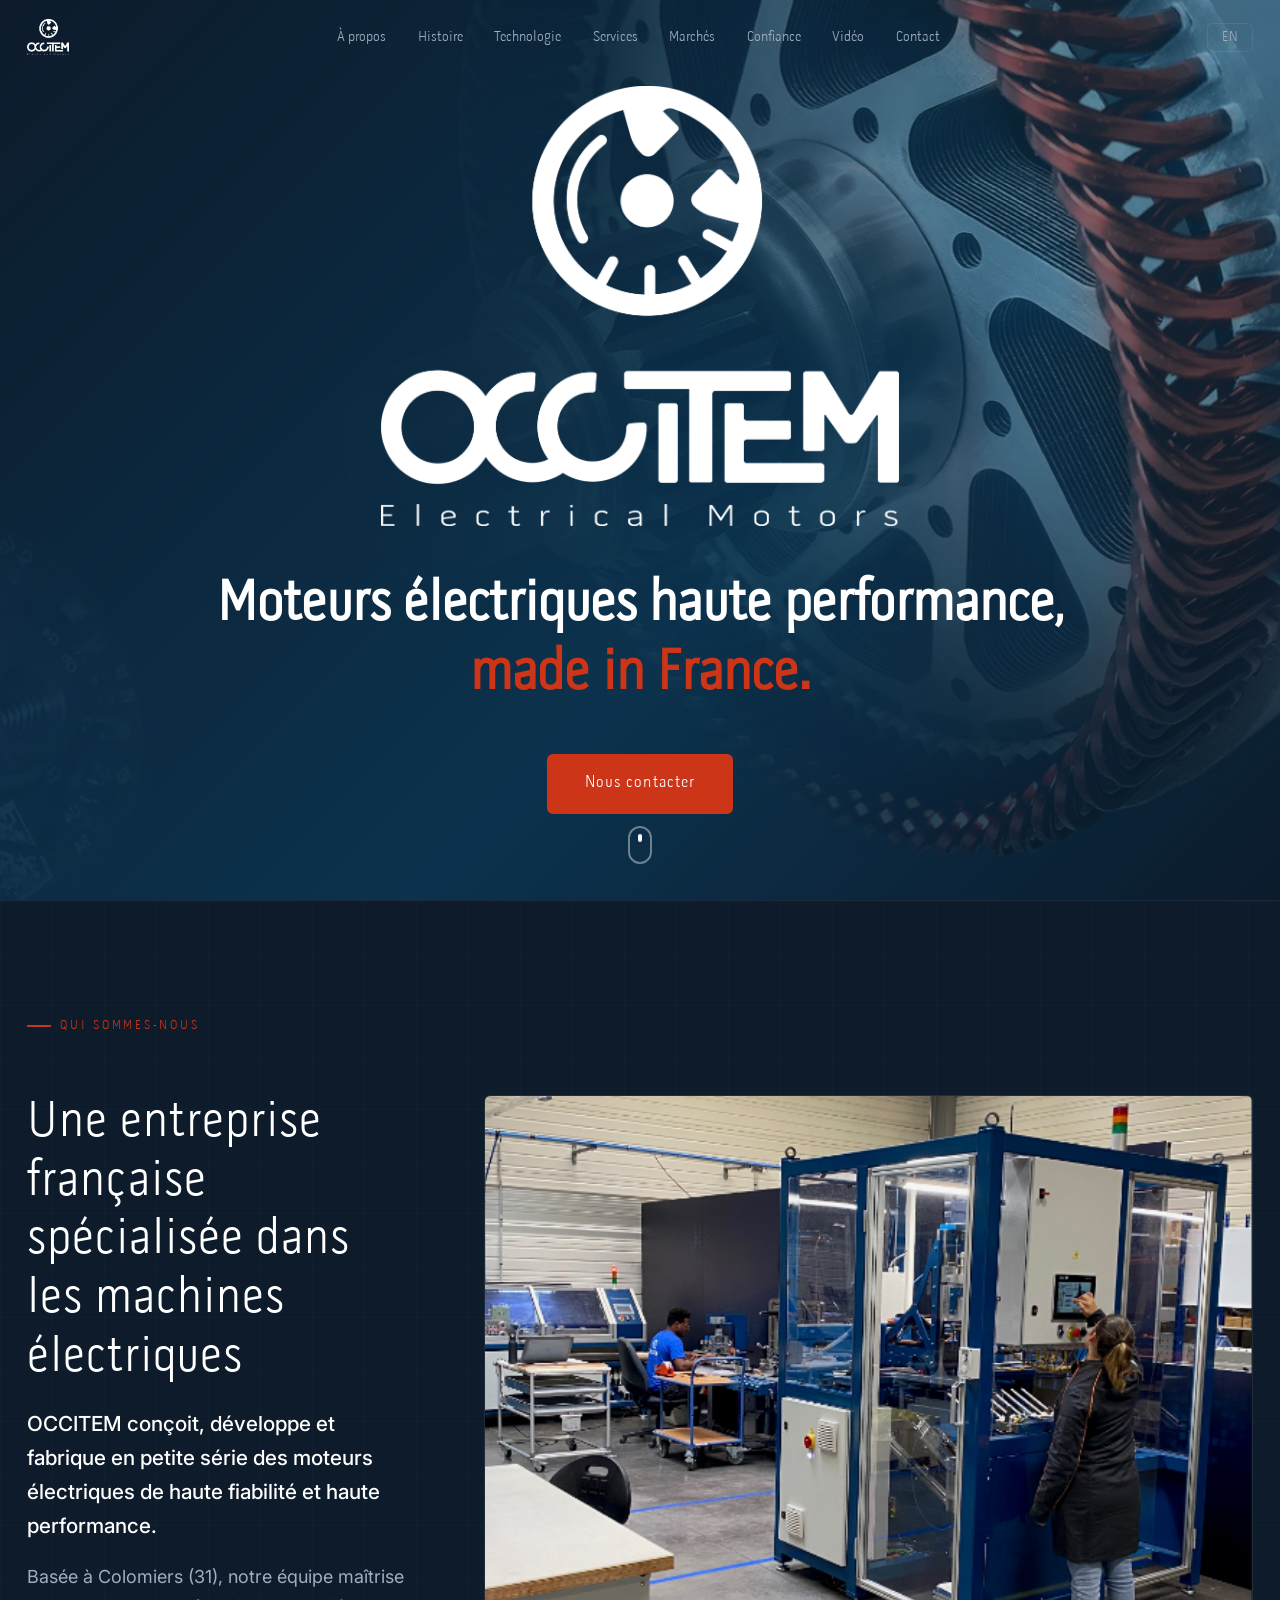
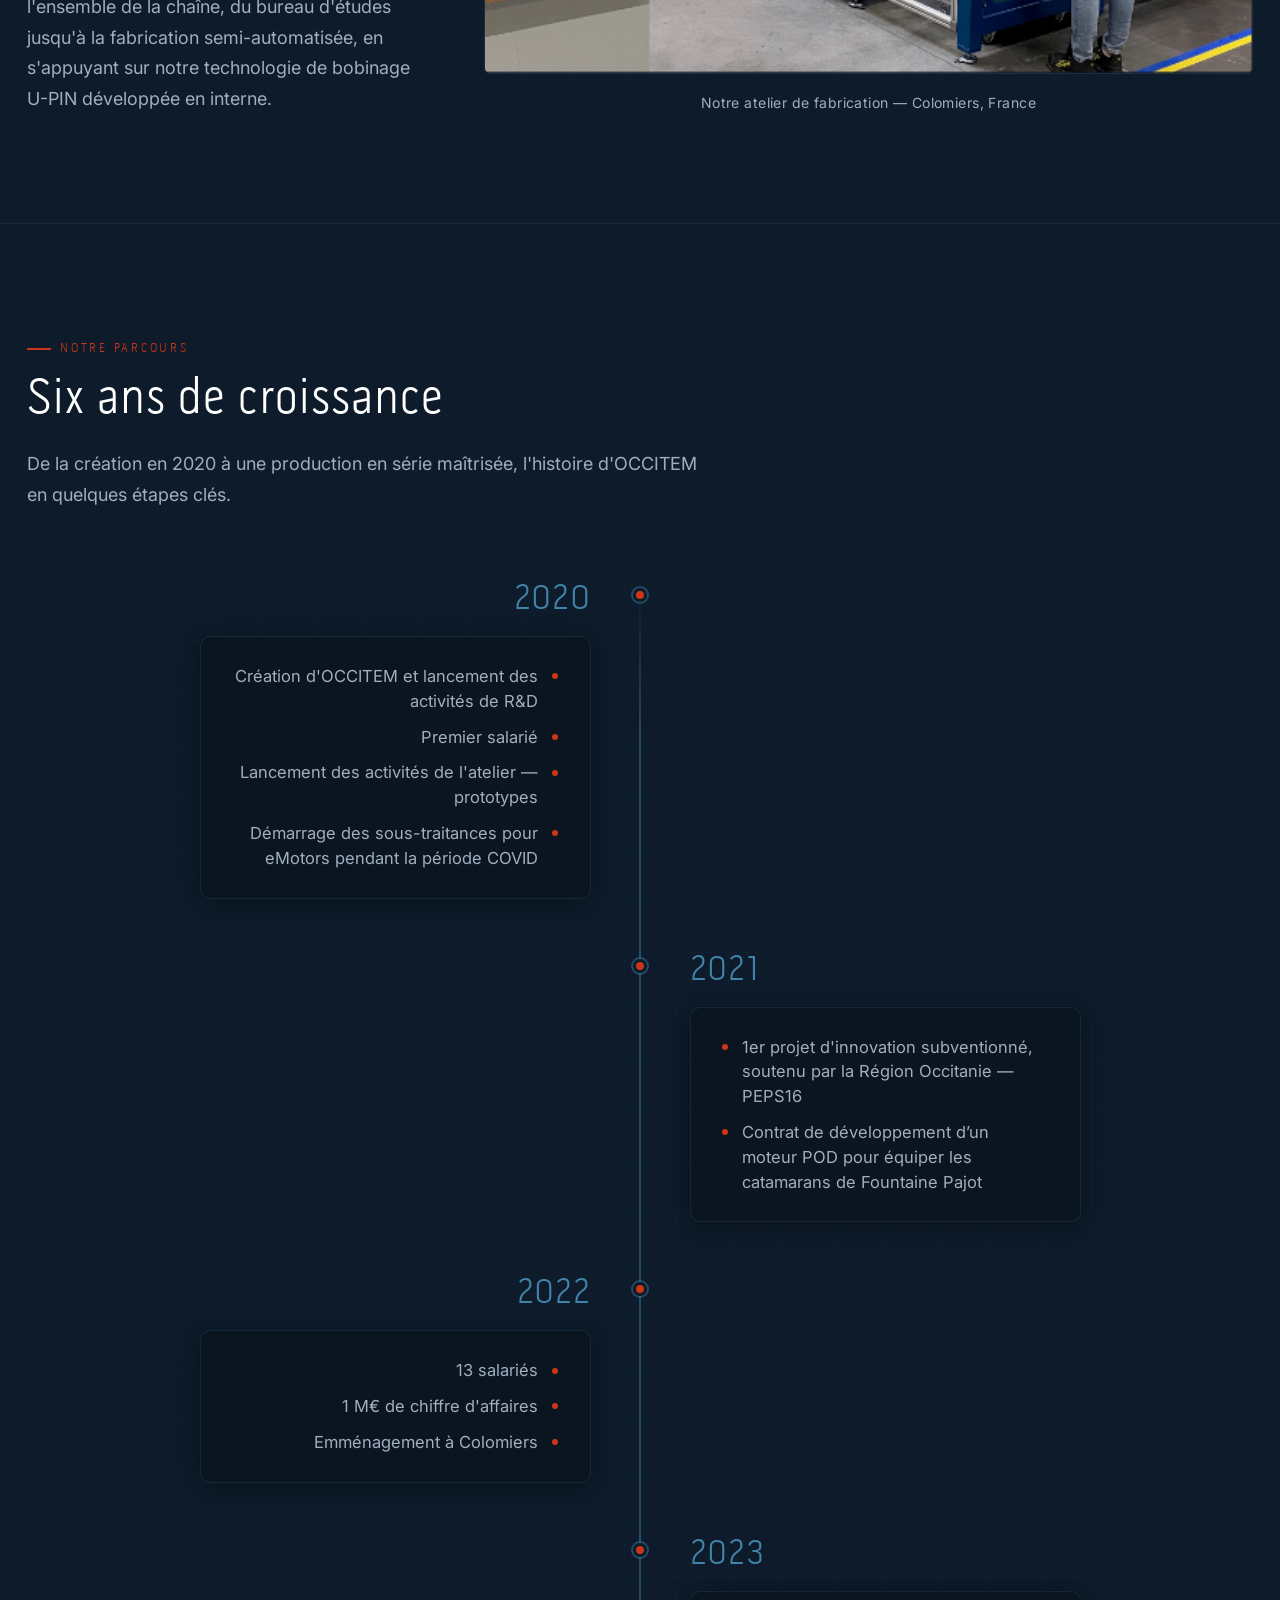
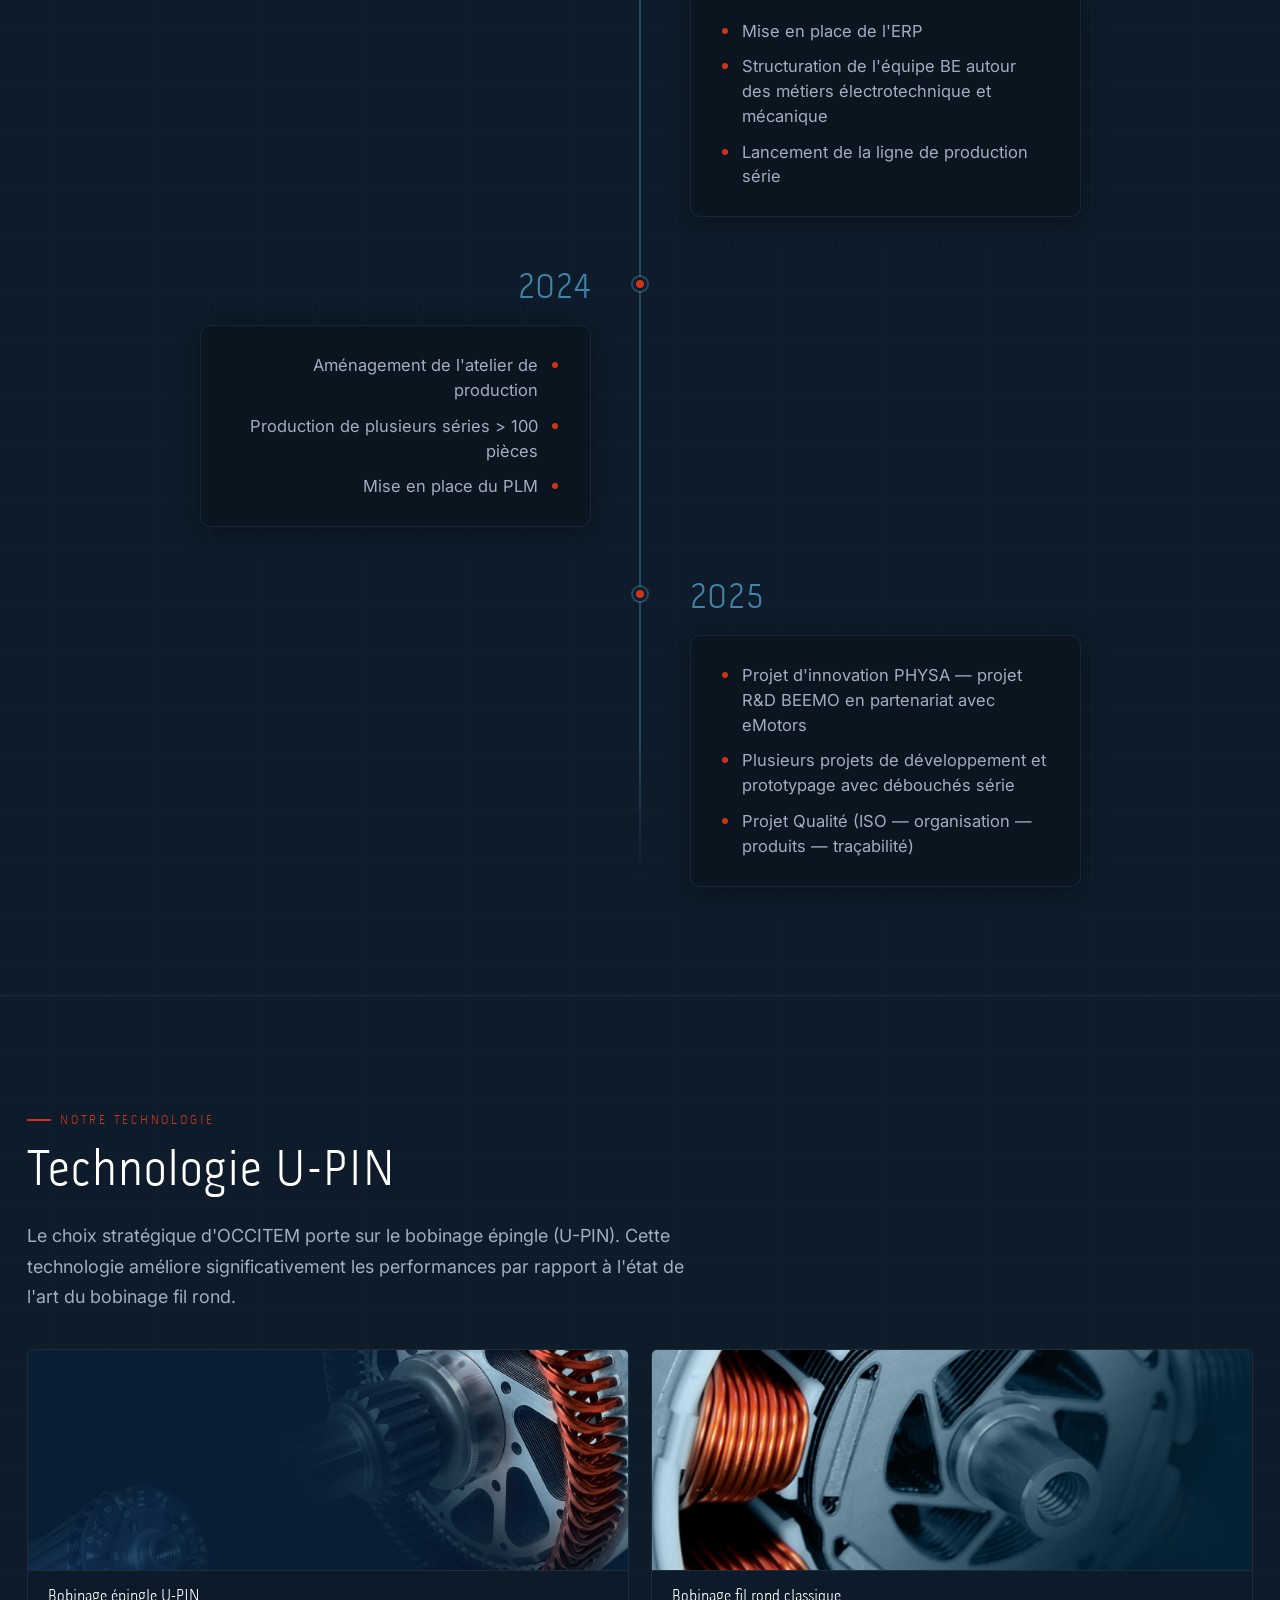
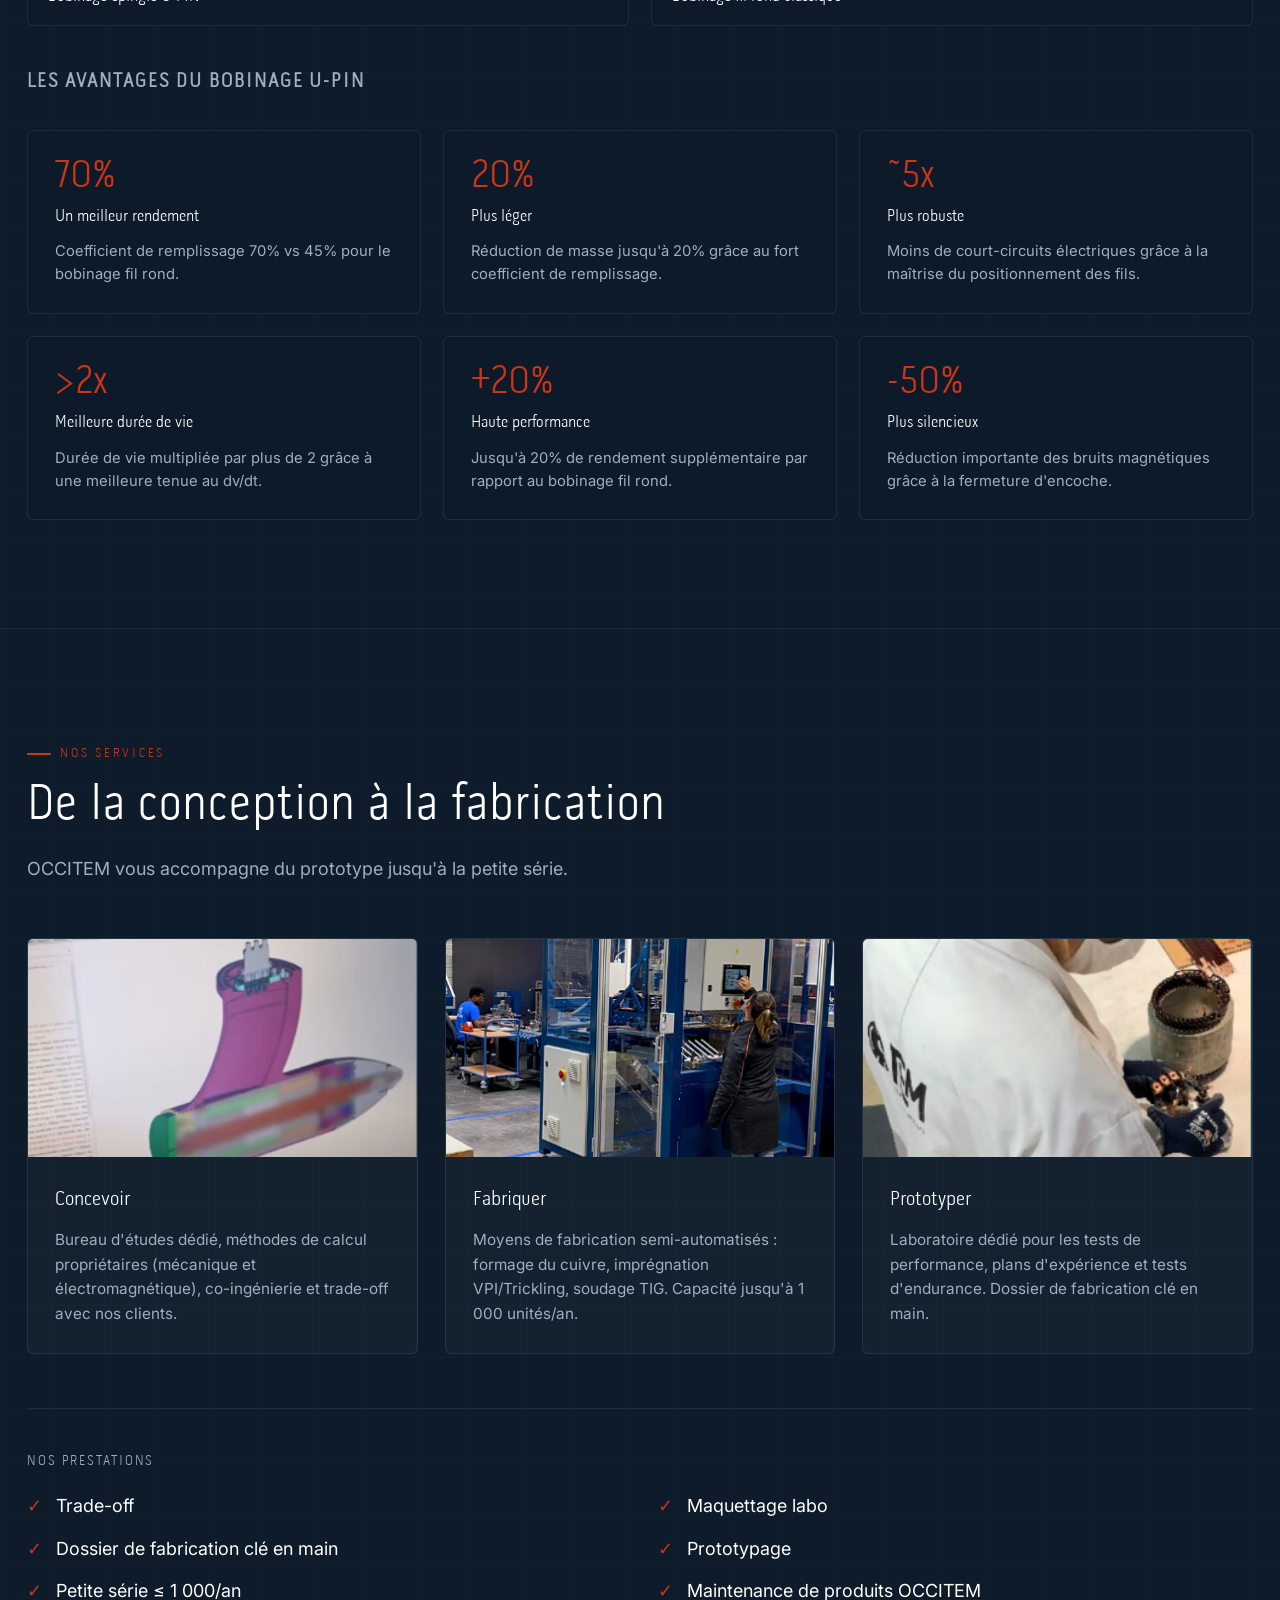
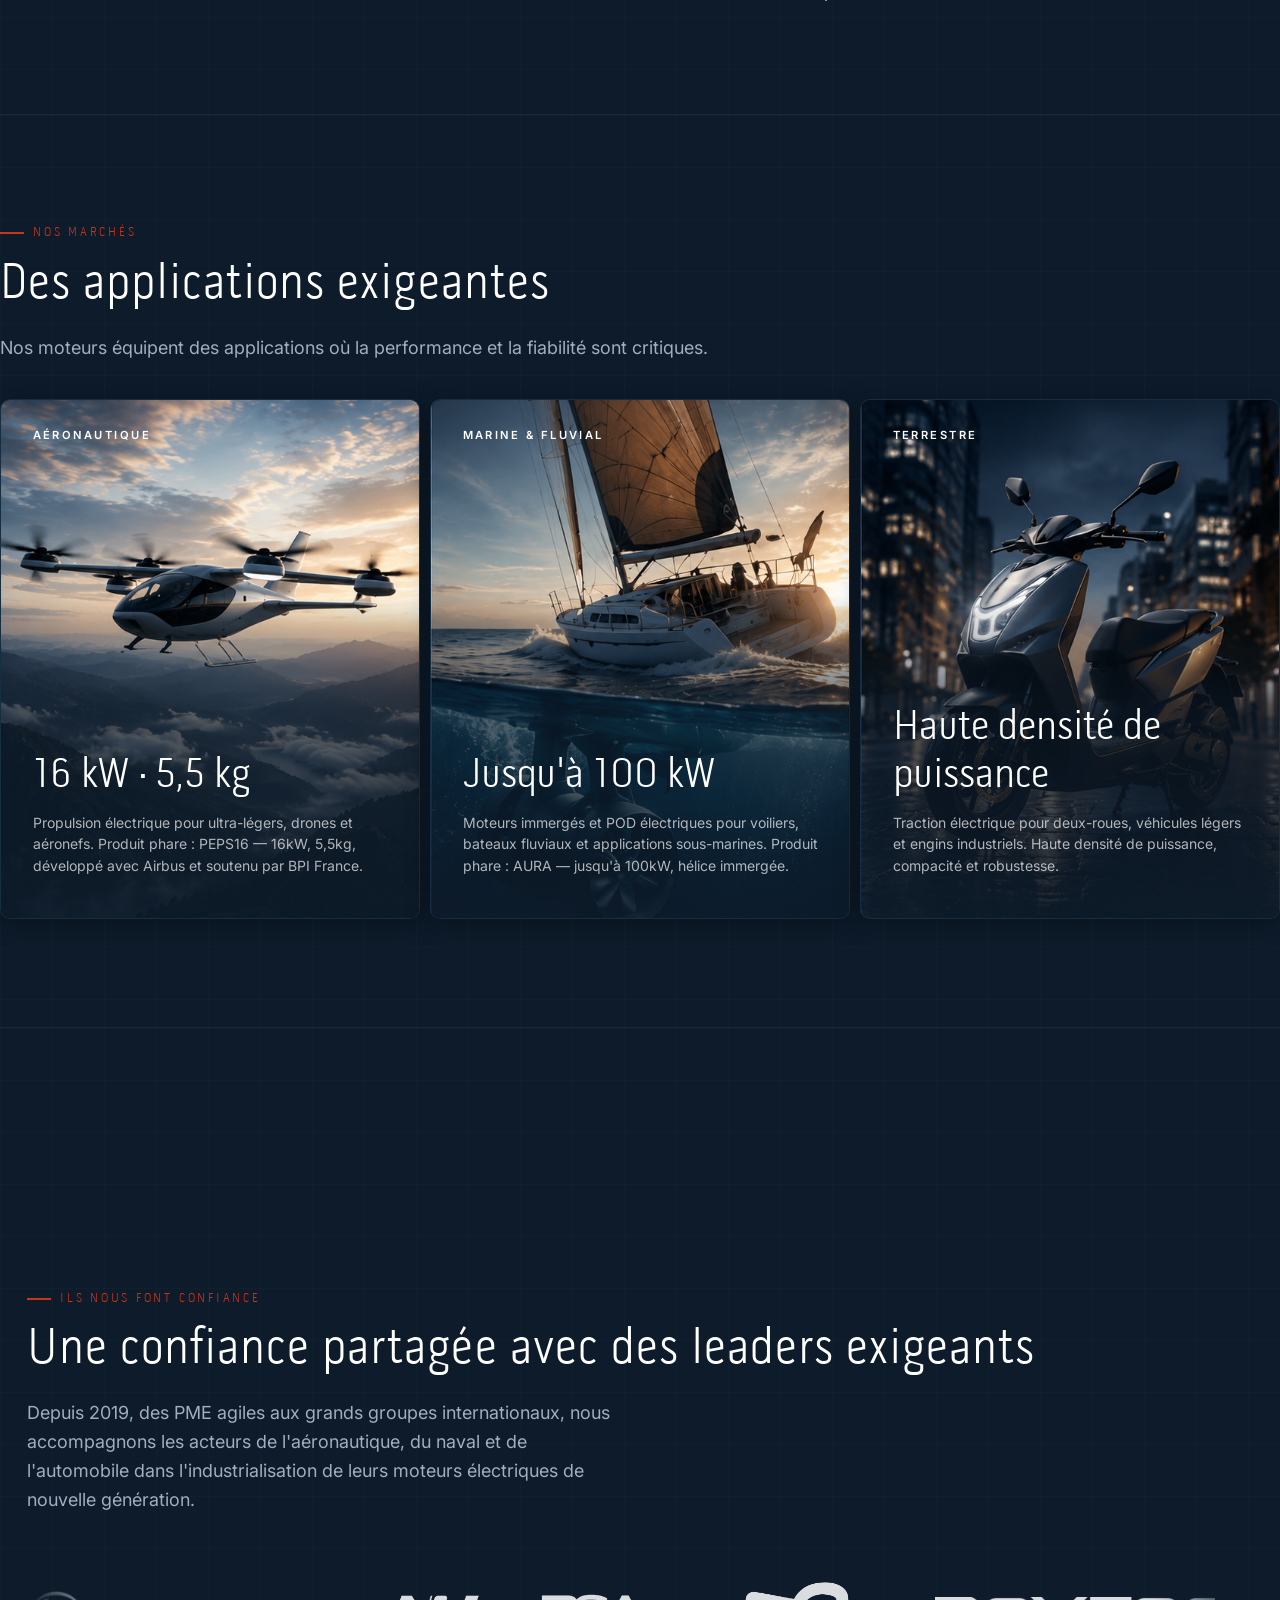
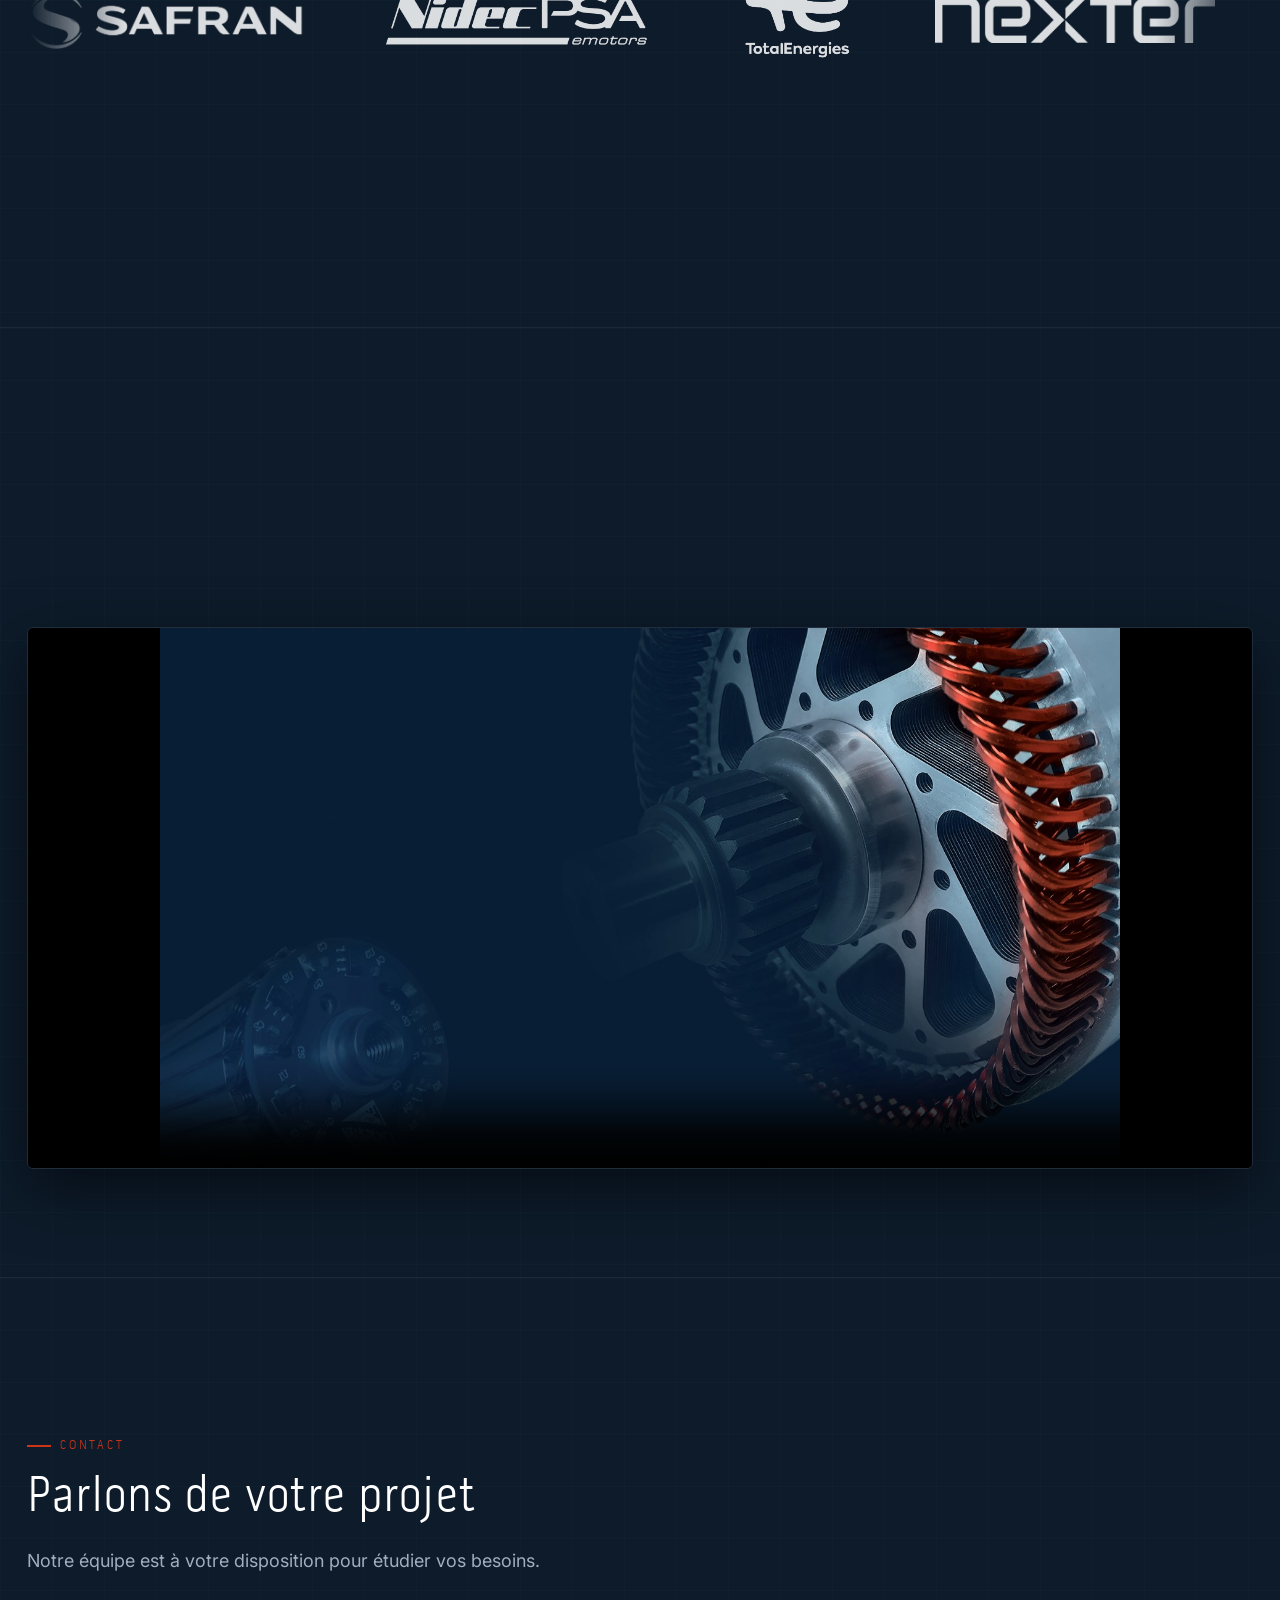
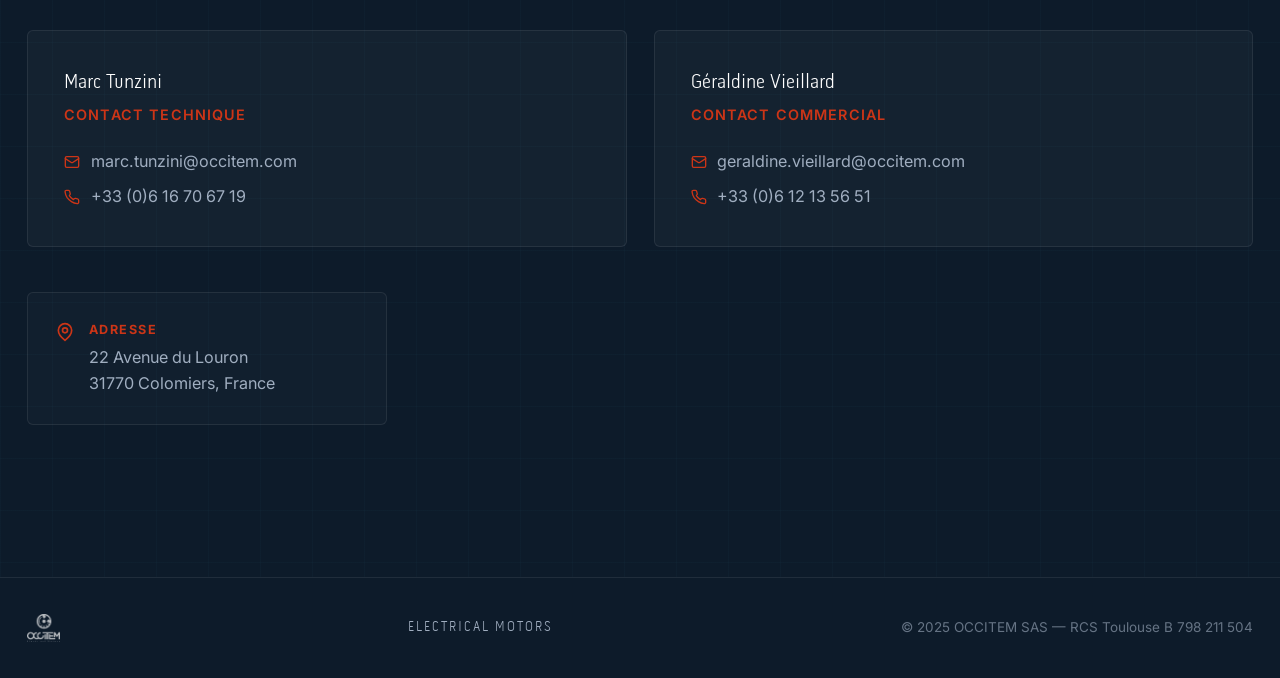
==== commit 6cc8bbf0: "feat: éditeur — visualisation/upload d'images + gestion des logos partenaires - editor_server.py : e" ====
--- a/index.html
+++ b/index.html
@@ -97,7 +97,7 @@
 
       <div class="tech__compare">
         <figure class="tech__compare-frame reveal reveal--delay-2">
-          <img src="assets/hero-bg.jpg" alt="" loading="lazy">
+          <img src="assets/tech-upin.jpg" alt="" loading="lazy">
           <figcaption data-key="tech.compare_upin"></figcaption>
         </figure>
         <figure class="tech__compare-frame reveal reveal--delay-3">
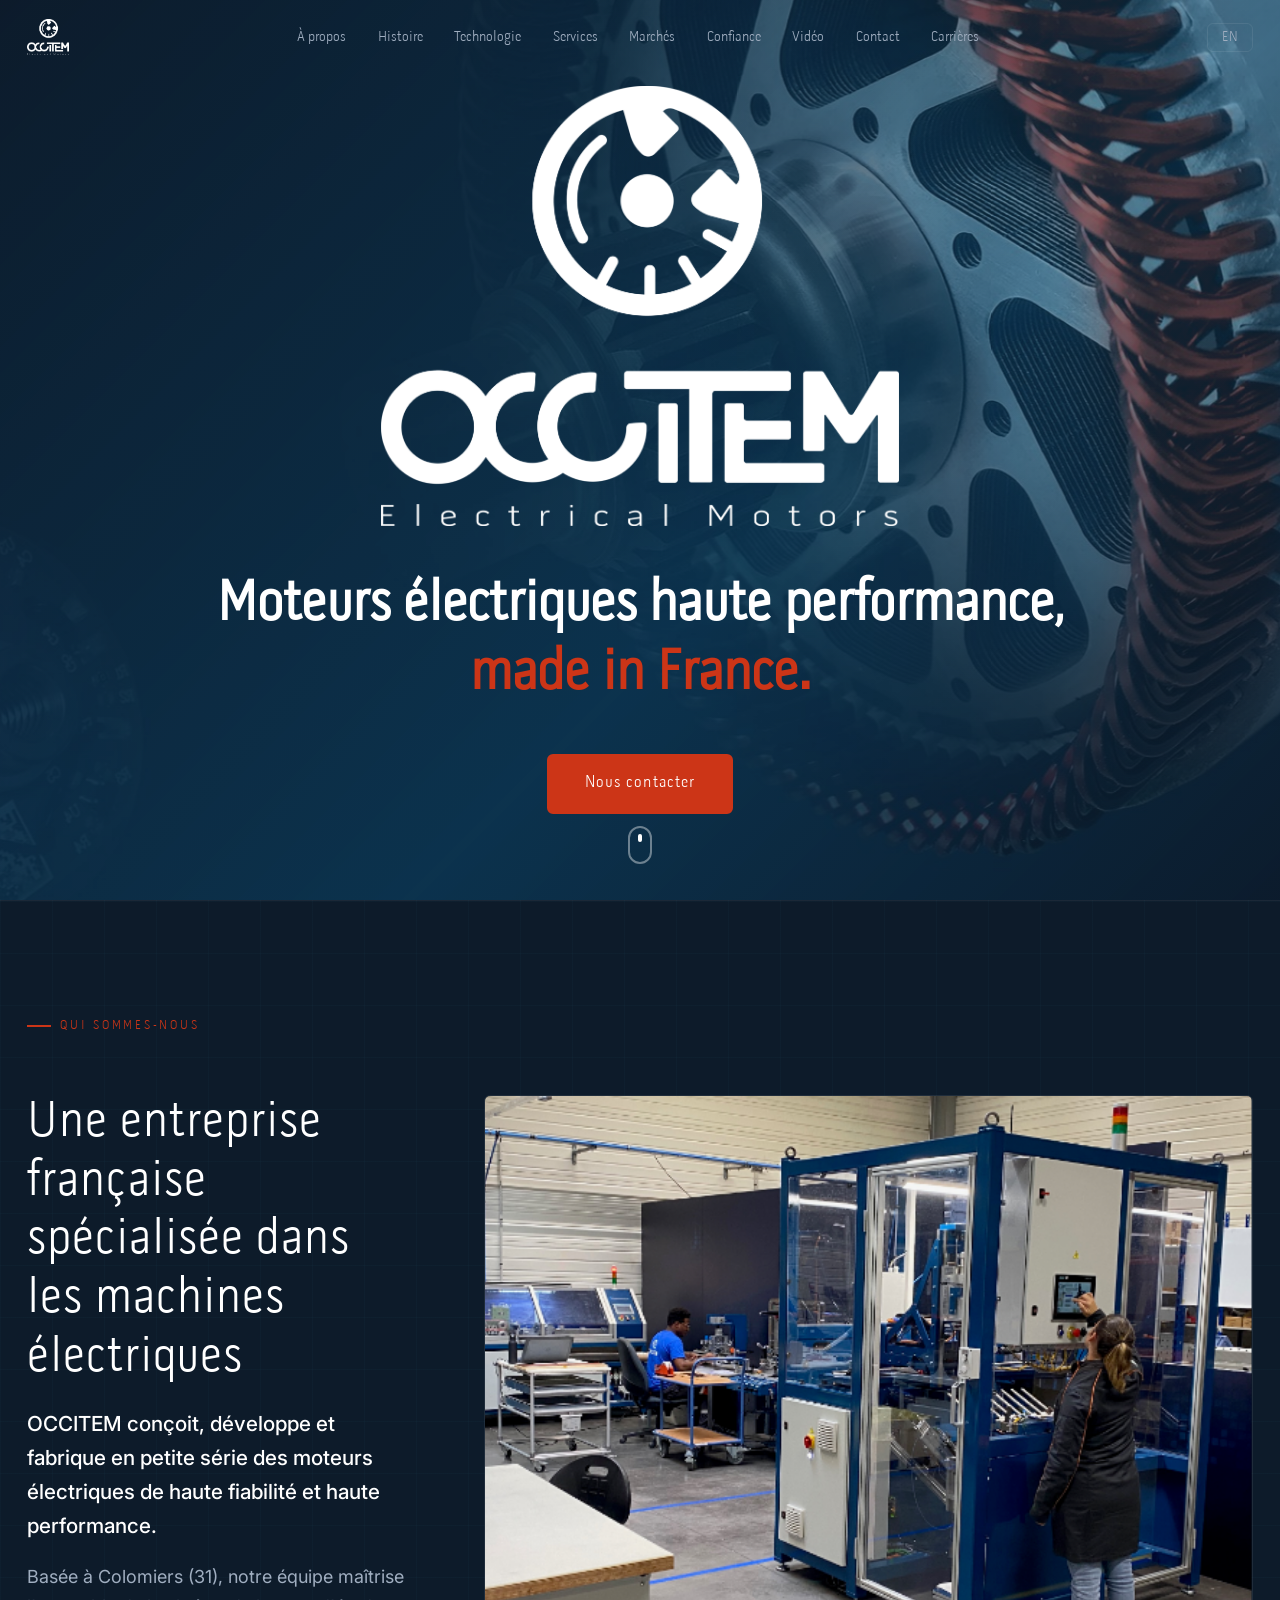
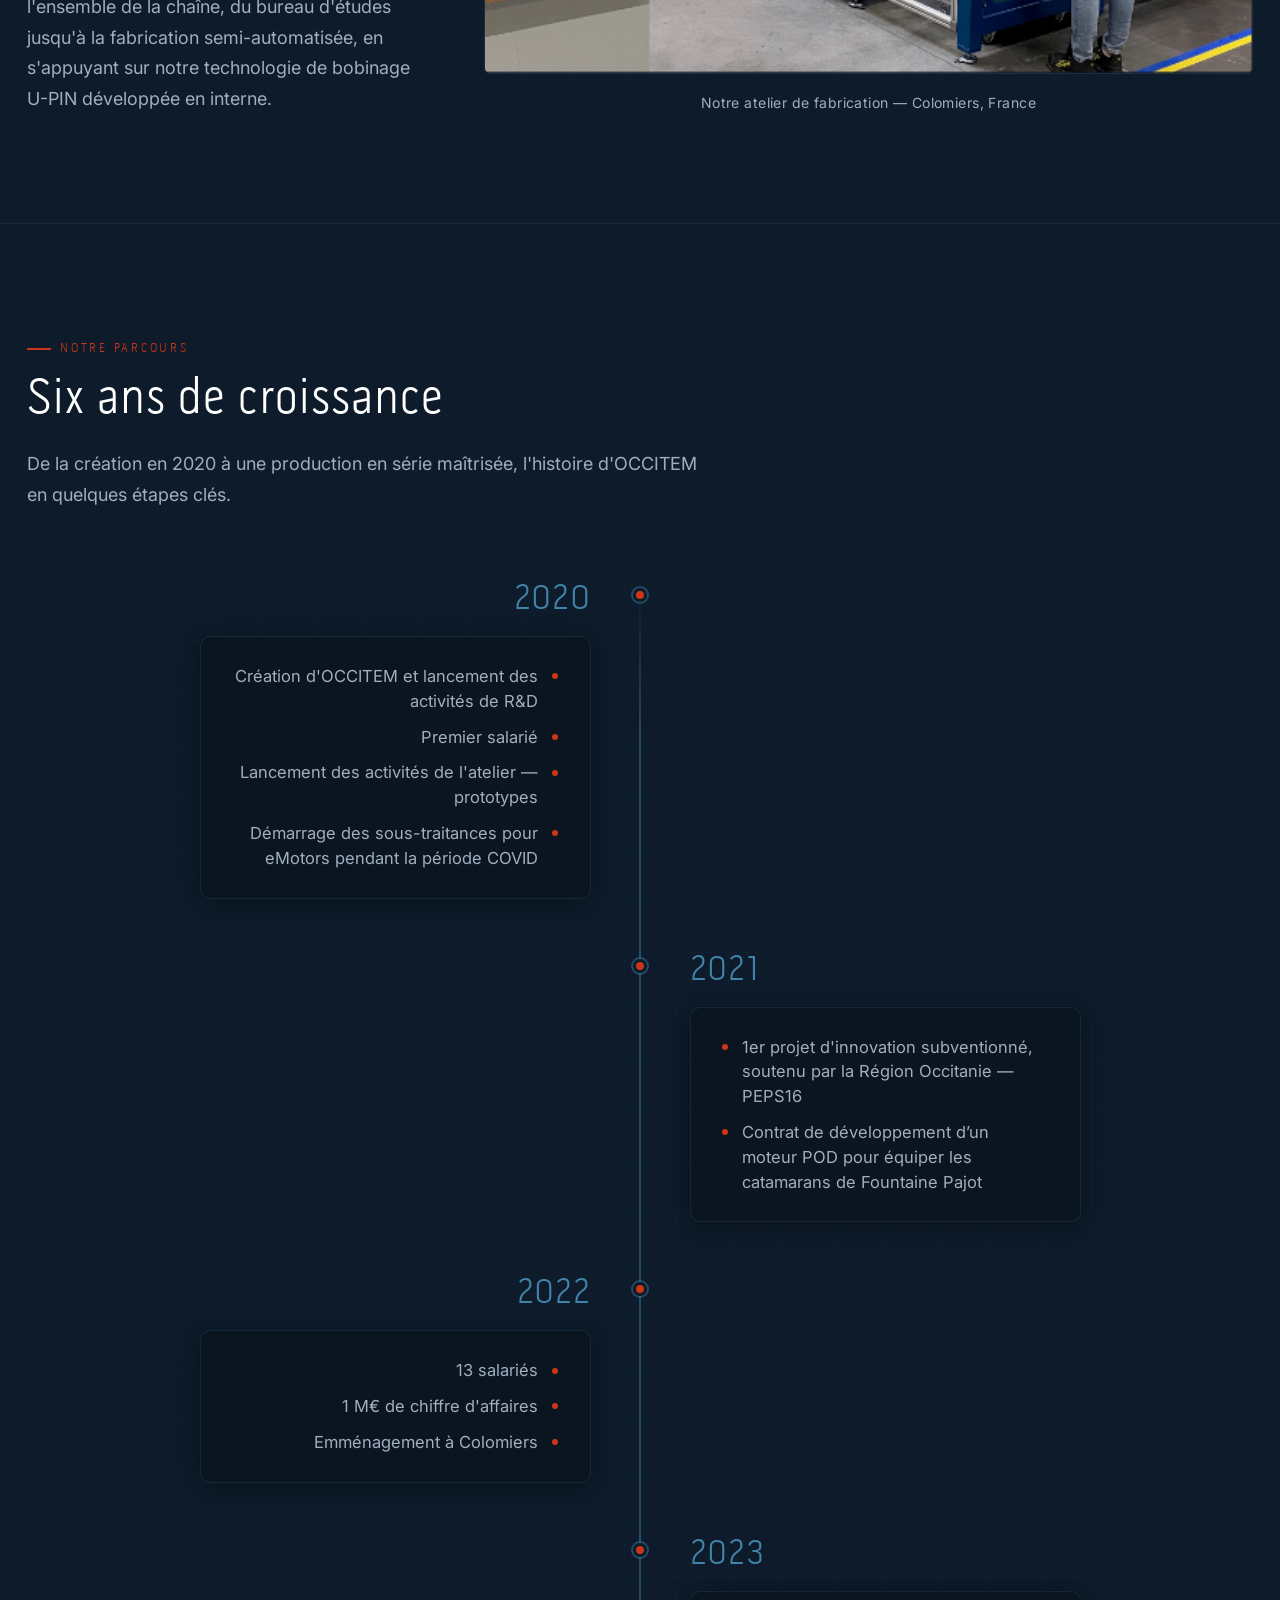
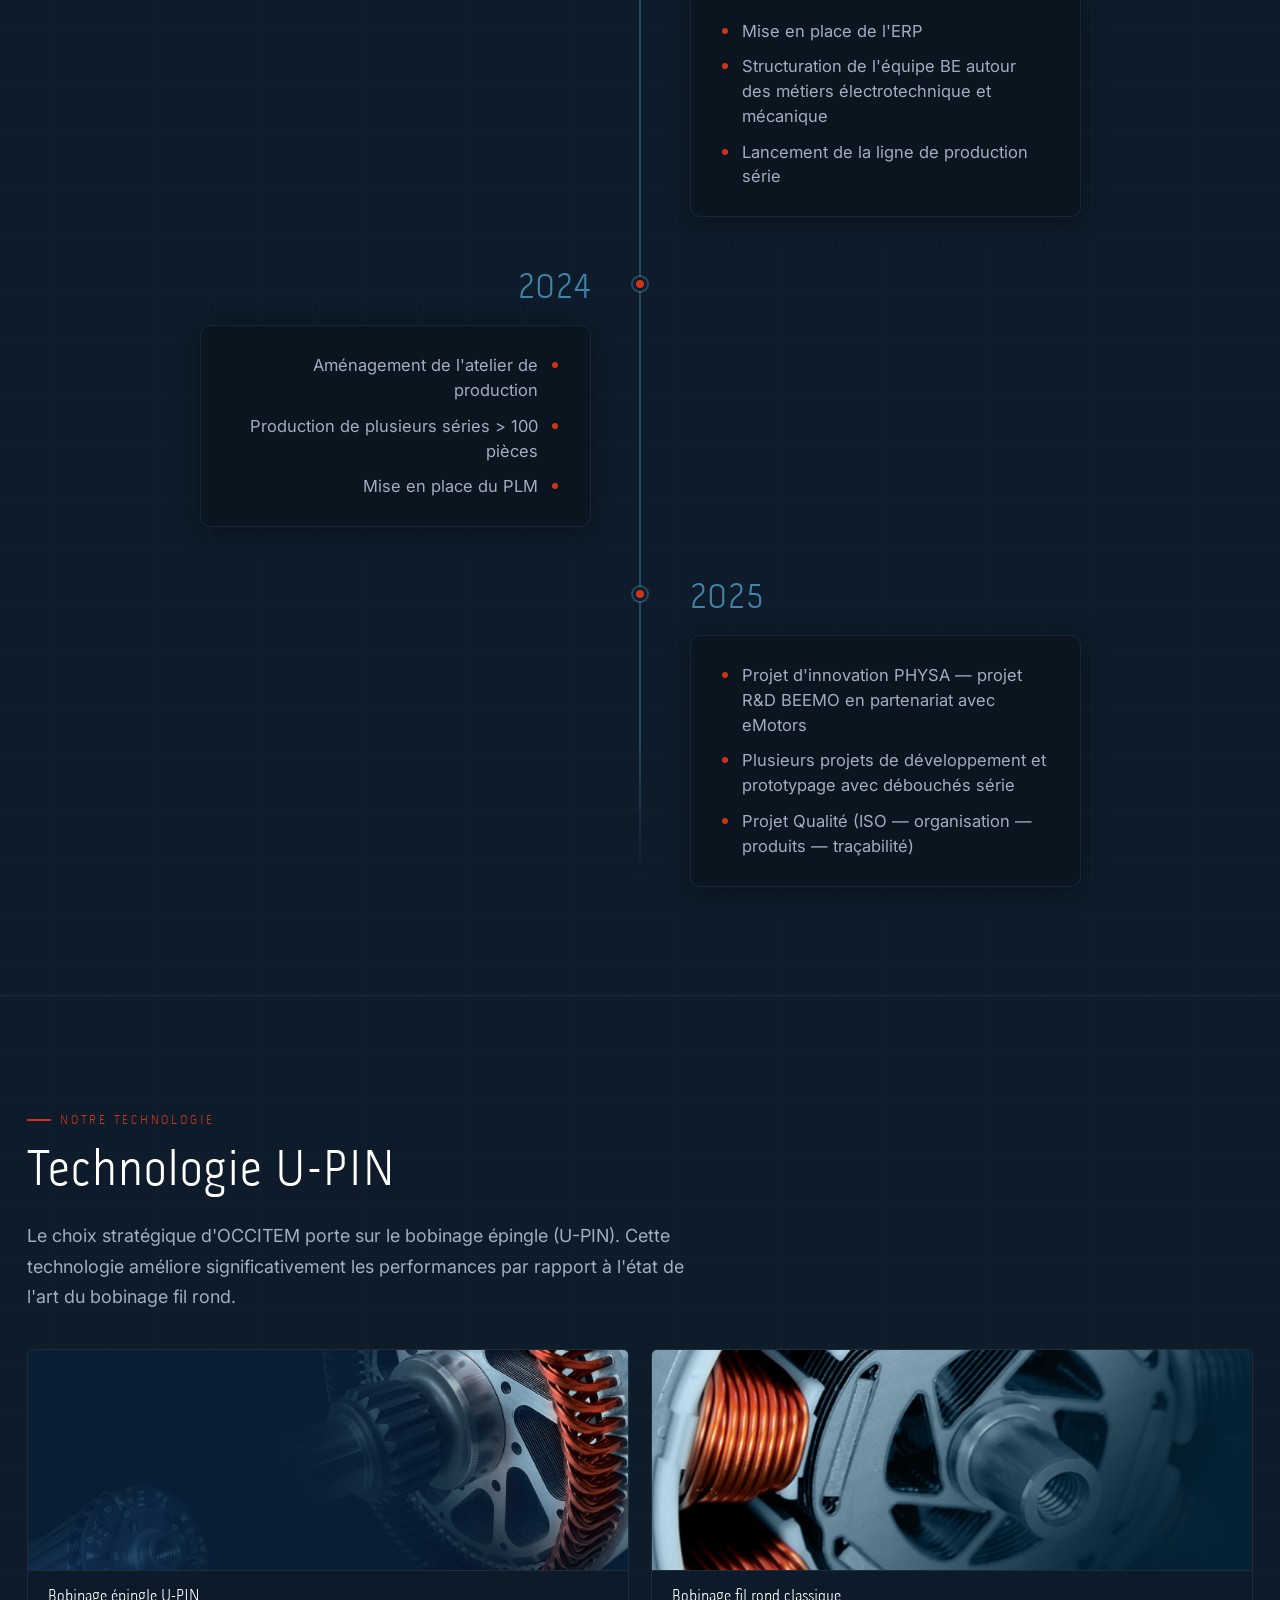
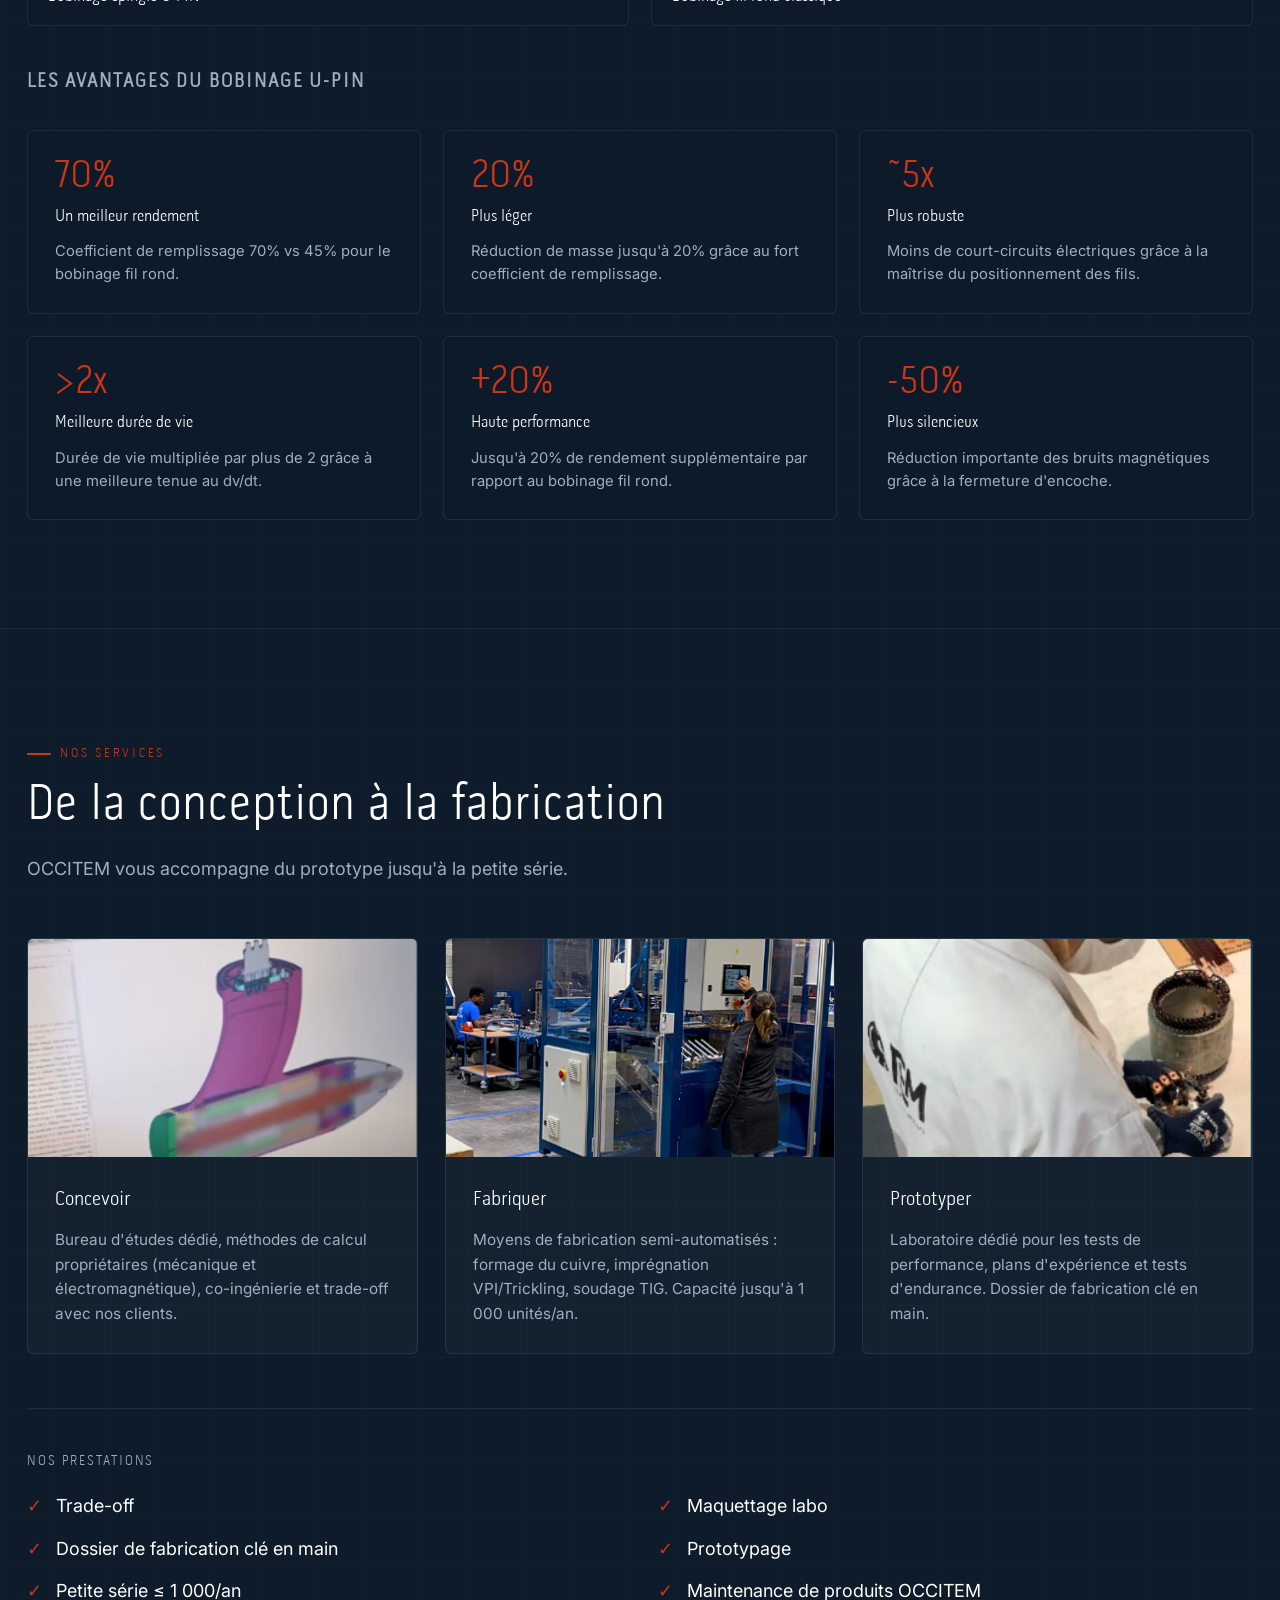
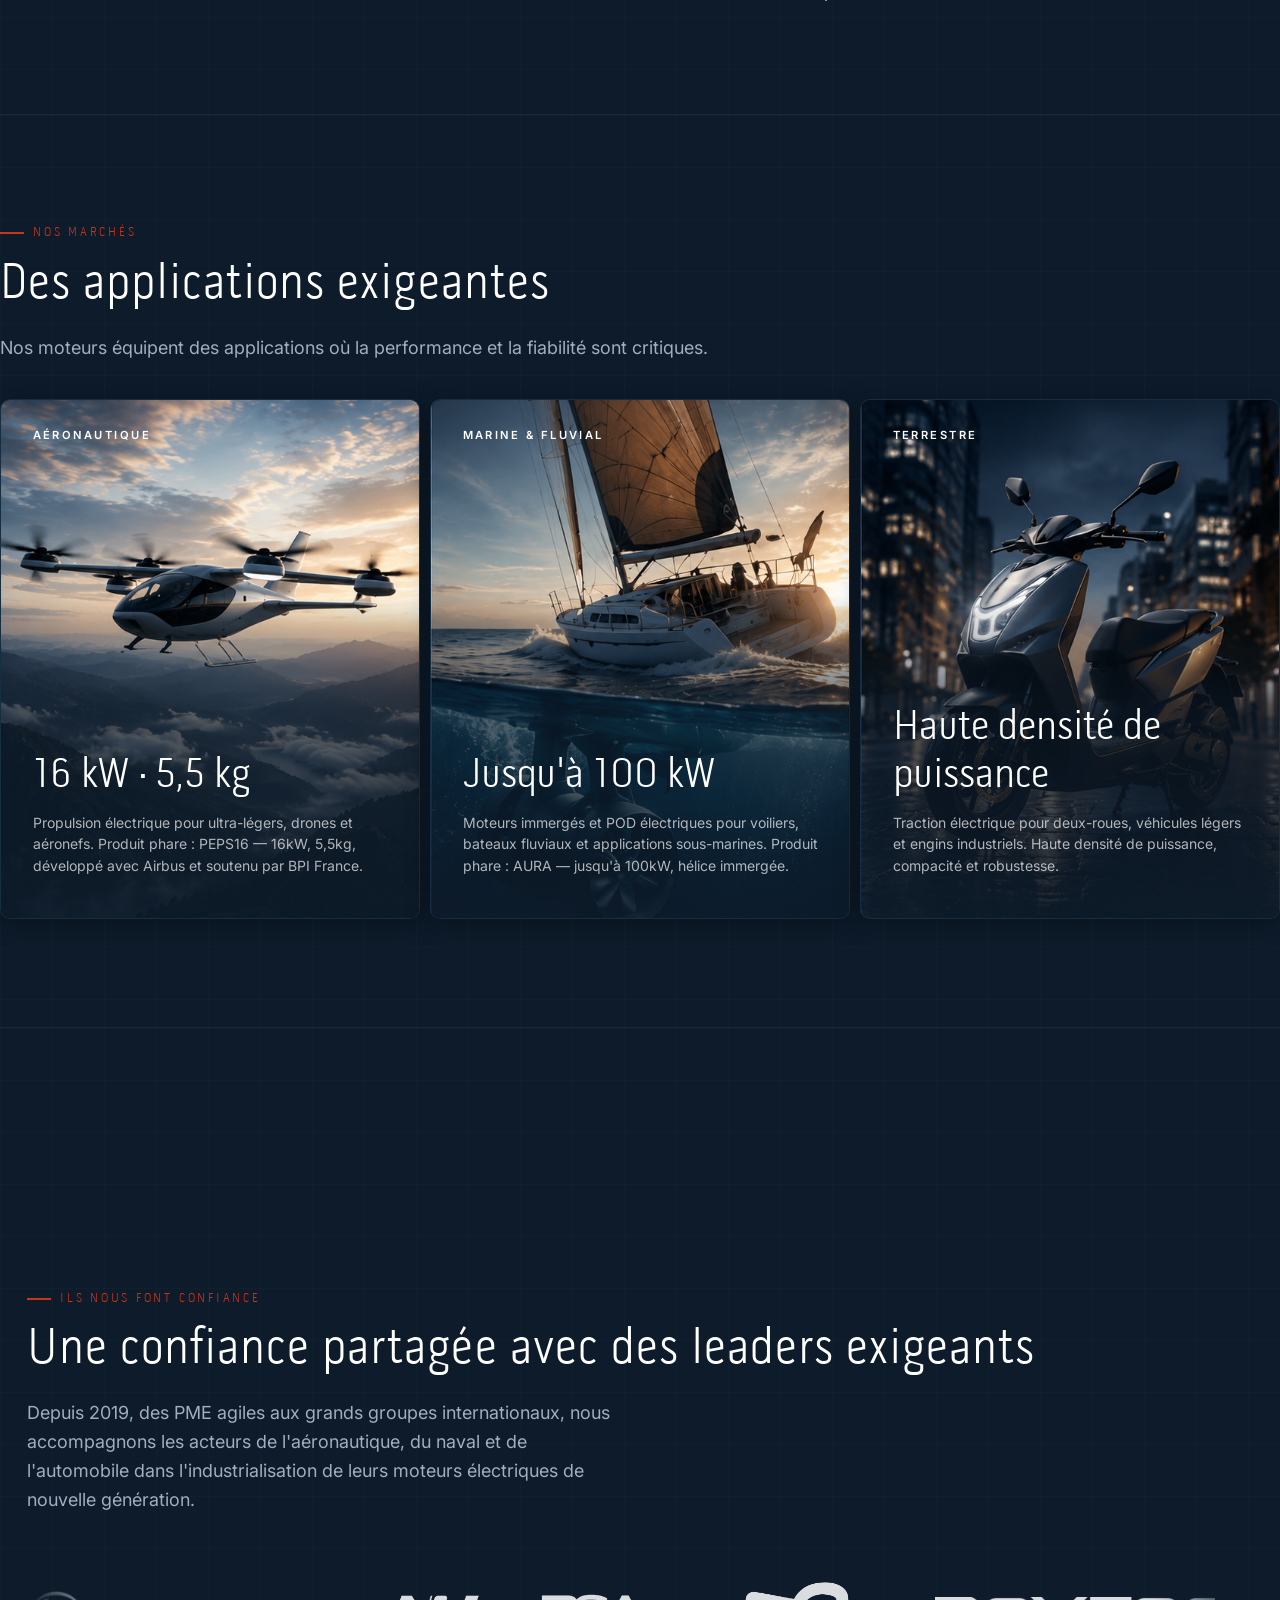
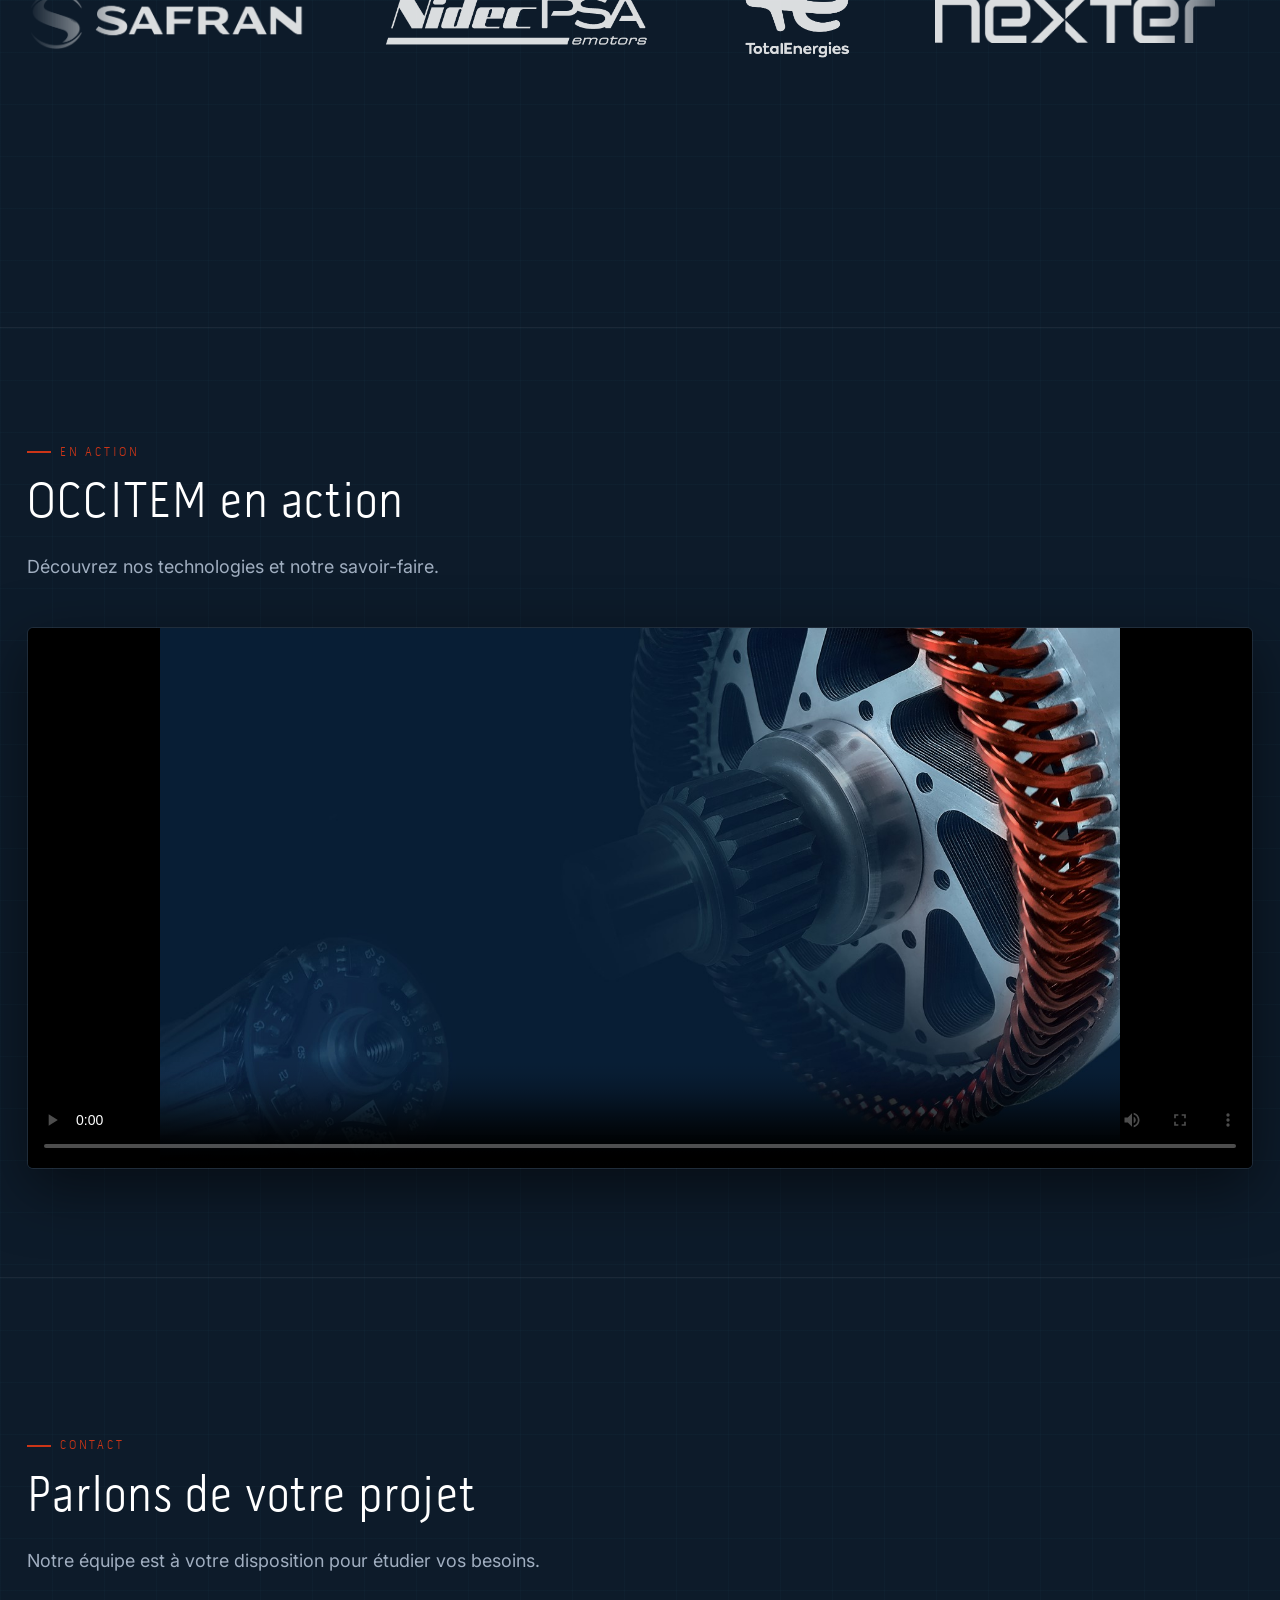
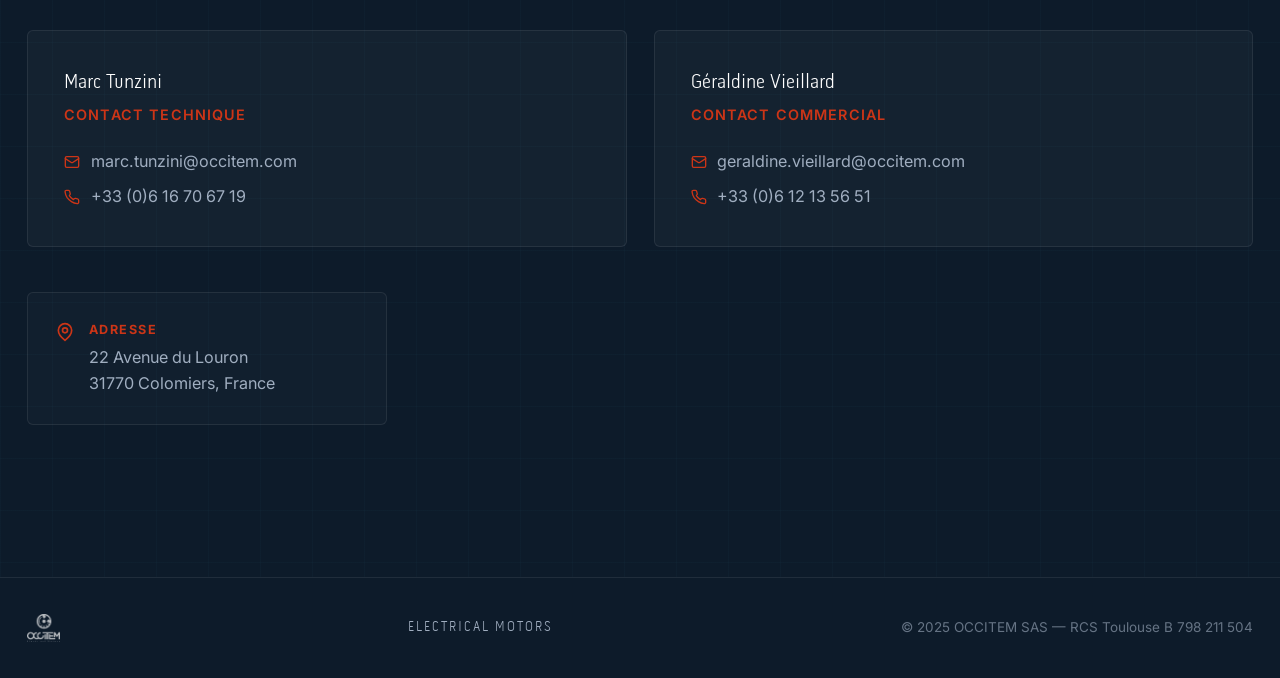
==== commit d2462b45: "feat: page Carrières — offres d'emploi gérées par le RH Nouvelle page carriere.html (liste d'offres," ====
--- a/index.html
+++ b/index.html
@@ -27,6 +27,7 @@
         <a href="#confiance" data-key="nav.trust"></a>
         <a href="#video" data-key="nav.video"></a>
         <a href="#contact" data-key="nav.contact"></a>
+        <a href="carriere.html" data-key="careers.nav_label"></a>
       </nav>
       <div class="nav__actions">
         <button class="lang-switch" id="langSwitch" aria-label="Switch language">FR / EN</button>
--- a/style.css
+++ b/style.css
@@ -915,6 +915,92 @@
   white-space: pre-line;
   line-height: 1.6;
 }
+
+/* ============================================================
+   CARRIÈRES
+   ============================================================ */
+.careers {
+  min-height: auto;
+  padding-top: 8rem;
+}
+.careers__back {
+  display: inline-block;
+  font-size: 0.85rem;
+  color: var(--muted);
+  margin-bottom: 2rem;
+  transition: color var(--transition);
+}
+.careers__back:hover { color: var(--accent); }
+.careers__subtitle {
+  color: var(--muted);
+  max-width: 640px;
+  margin-bottom: 3rem;
+}
+.careers__grid {
+  display: flex;
+  flex-direction: column;
+  gap: 1.5rem;
+}
+.careers__empty {
+  color: var(--muted);
+  padding: 2rem 0;
+}
+.career-card {
+  background: rgba(255,255,255,0.03);
+  border: 1px solid var(--border);
+  border-radius: var(--radius);
+  padding: 1.75rem;
+  transition: transform var(--transition), border-color var(--transition), box-shadow var(--transition);
+}
+.career-card:hover {
+  transform: translateY(-6px);
+  border-color: var(--accent);
+  box-shadow: 0 10px 30px rgba(0,0,0,0.35);
+}
+.career-card__header {
+  display: flex;
+  flex-wrap: wrap;
+  align-items: baseline;
+  justify-content: space-between;
+  gap: 0.75rem;
+  margin-bottom: 1rem;
+}
+.career-card__title {
+  font-family: var(--font-title);
+  font-size: 1.3rem;
+  font-weight: 300;
+  color: var(--white);
+}
+.career-card__tags {
+  display: flex;
+  flex-wrap: wrap;
+  gap: 0.5rem;
+}
+.career-card__tag {
+  font-size: 0.75rem;
+  font-weight: 600;
+  letter-spacing: 0.04em;
+  color: var(--muted);
+  border: 1px solid var(--border);
+  border-radius: 20px;
+  padding: 0.25rem 0.85rem;
+  white-space: nowrap;
+}
+.career-card__desc {
+  font-size: 0.9rem;
+  color: var(--muted);
+  line-height: 1.55;
+  margin-bottom: 1.25rem;
+}
+.career-card__desc p { margin-bottom: 0.5em; }
+.career-card__desc p:last-child { margin-bottom: 0; }
+.career-card__desc ul,
+.career-card__desc ol { padding-left: 1.25em; margin: 0.25em 0 0.5em; }
+.career-card__desc li { margin-bottom: 0.2em; }
+.career-card__desc li::marker { color: var(--accent); }
+.career-card__desc b,
+.career-card__desc strong { color: var(--white); font-weight: 600; }
+.career-card__apply { font-size: 0.85rem; padding: 0.65rem 1.75rem; }
 
 /* ============================================================
    FOOTER
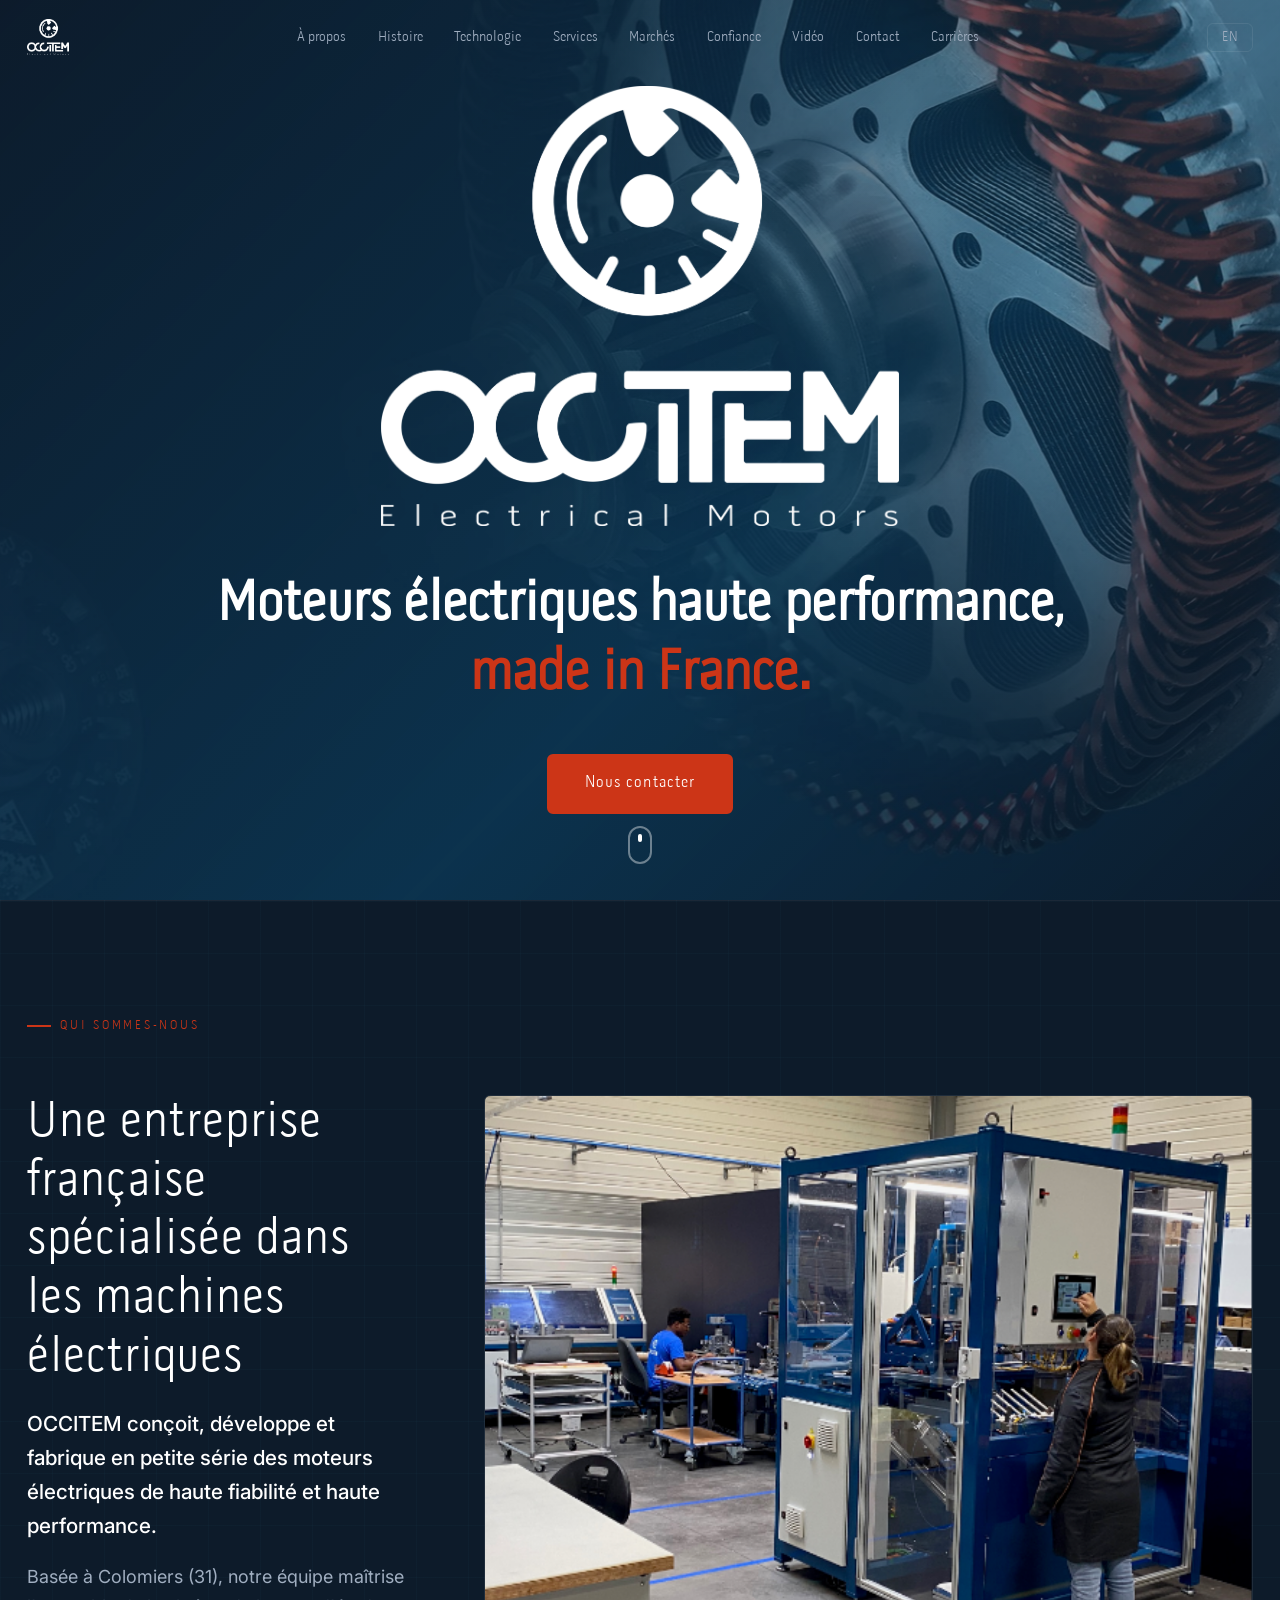
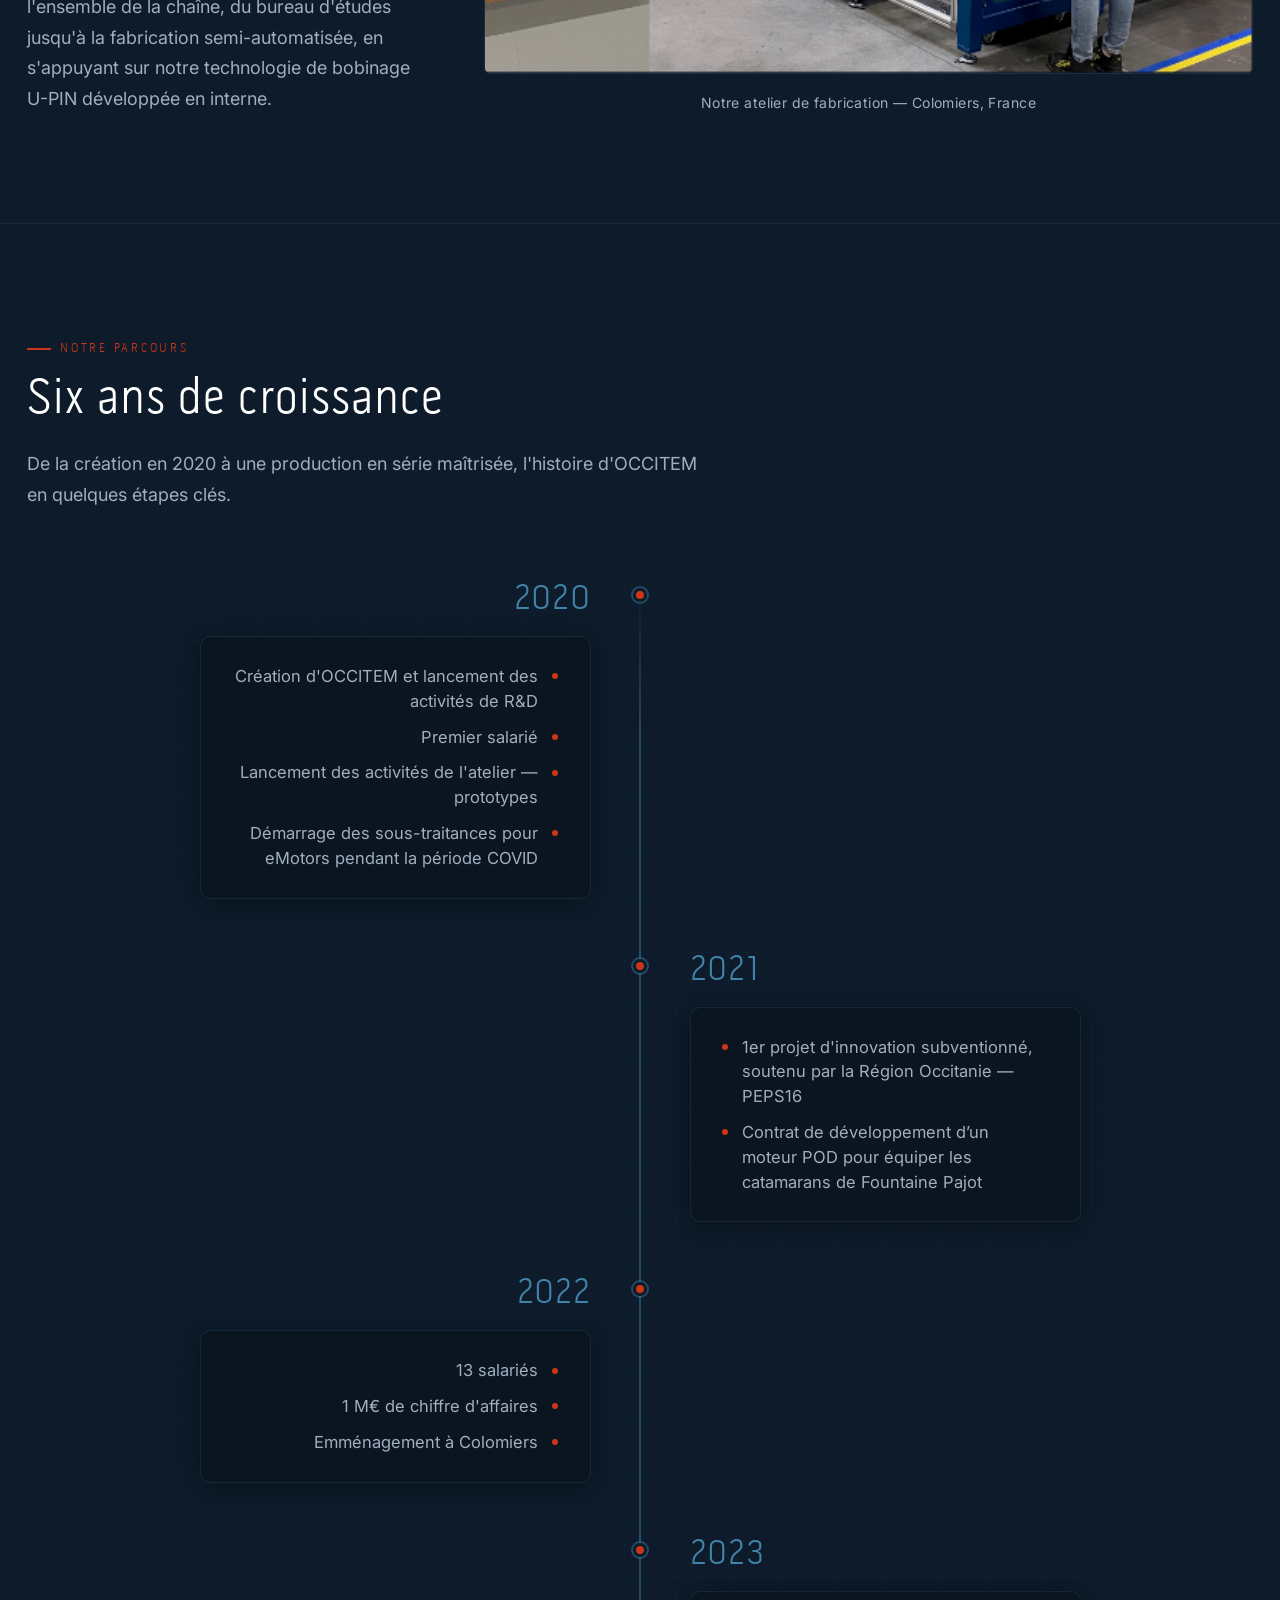
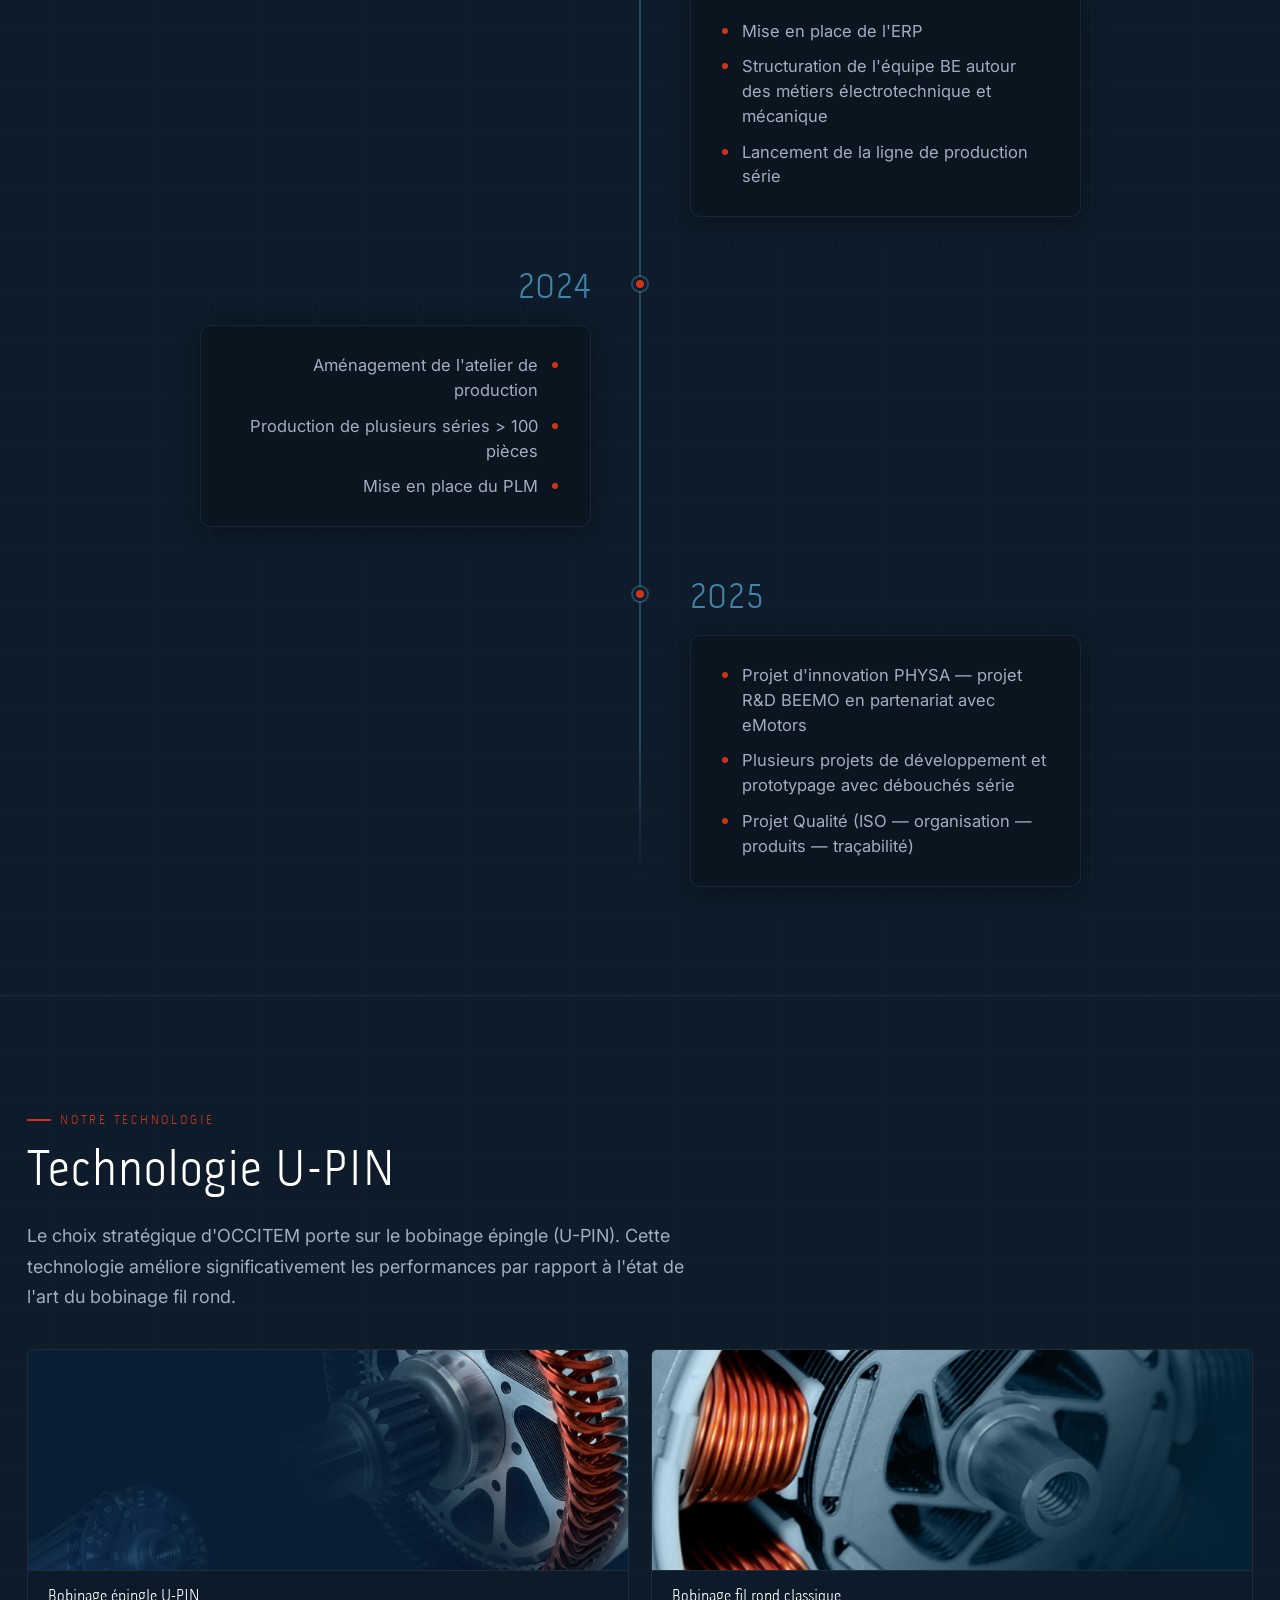
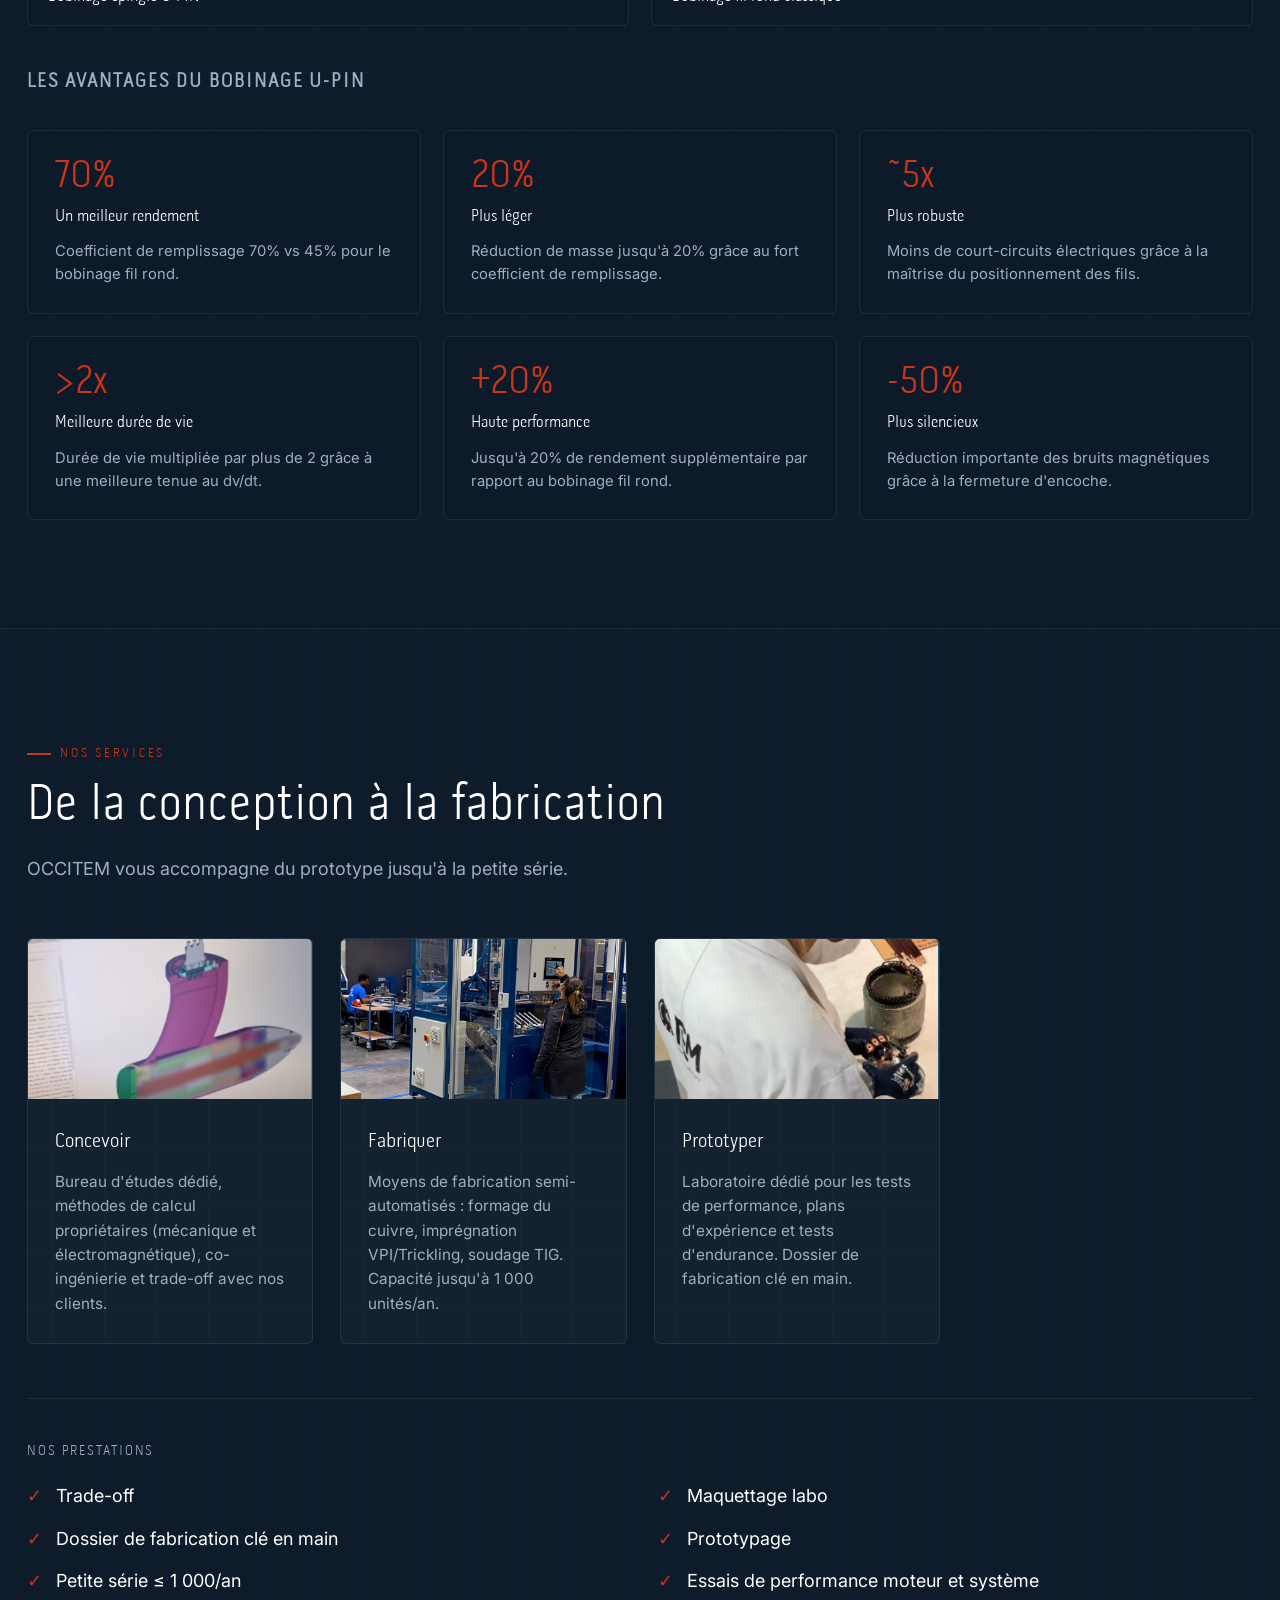
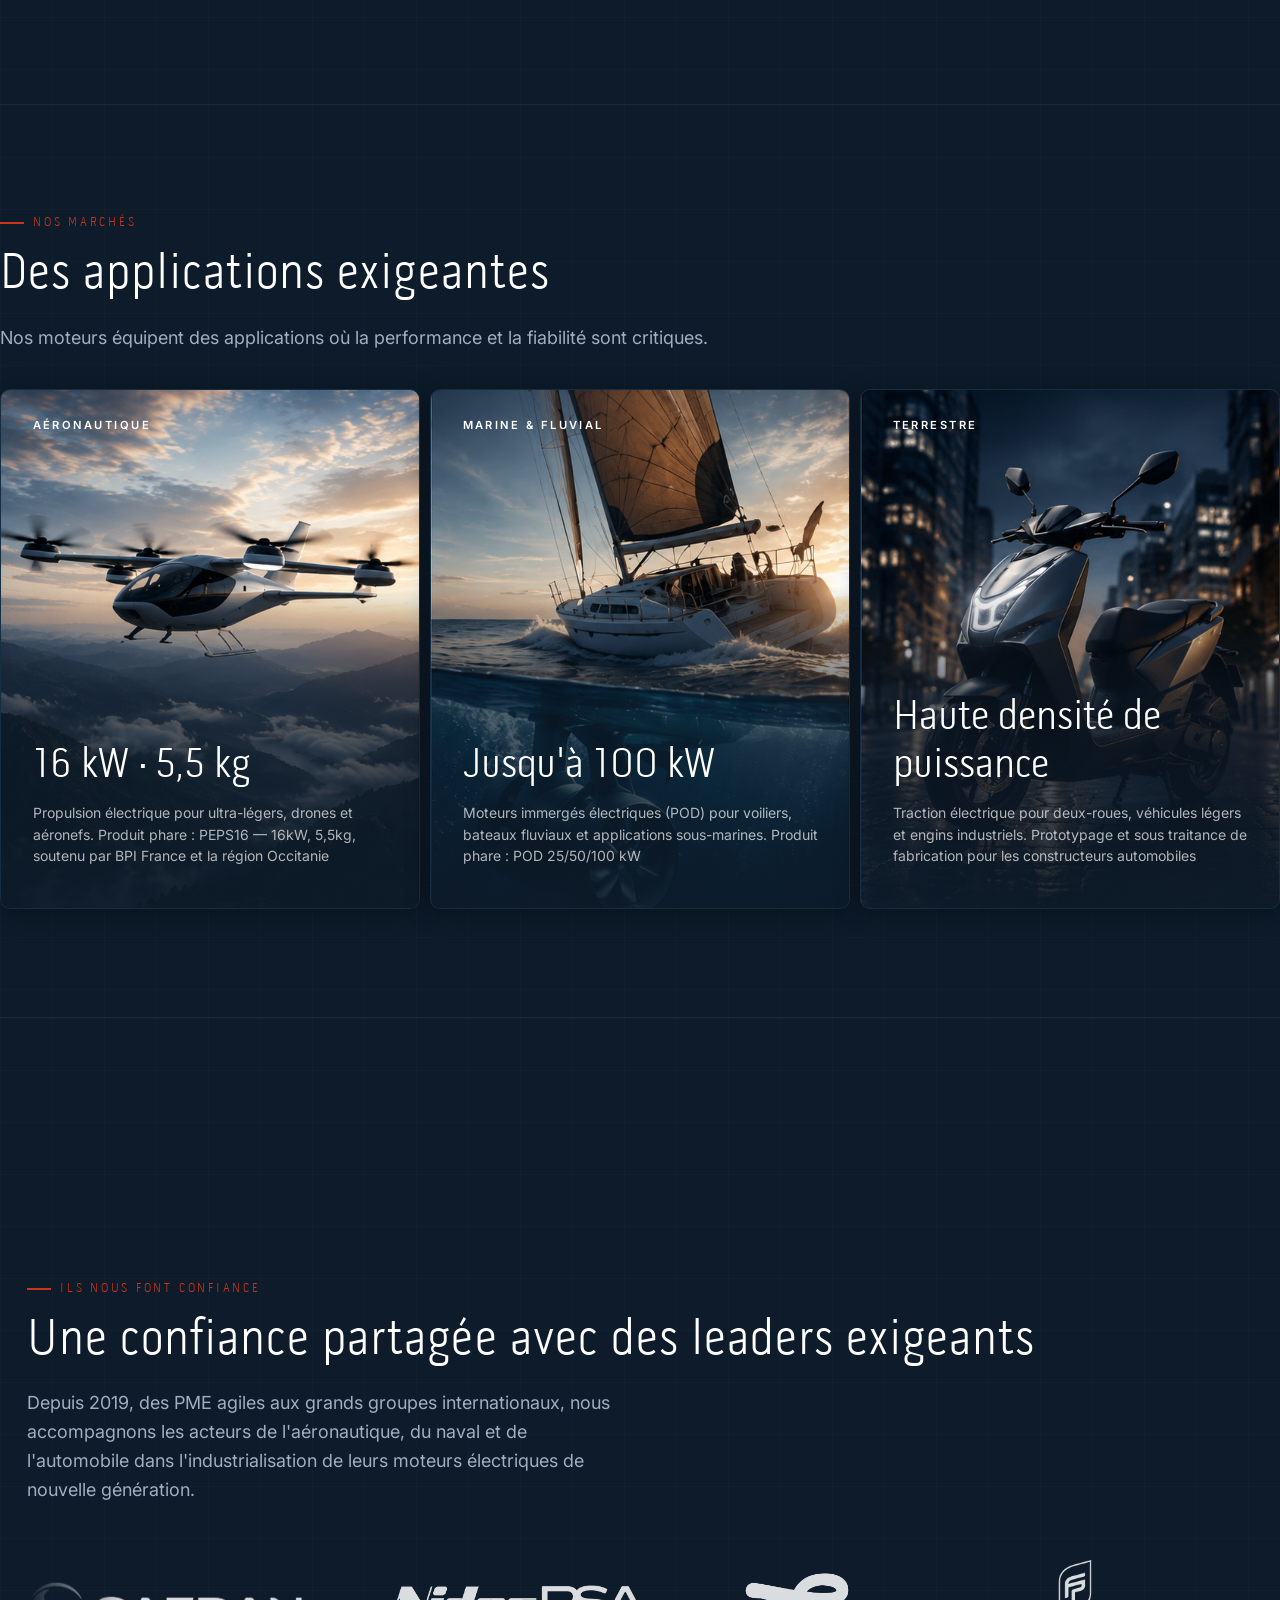
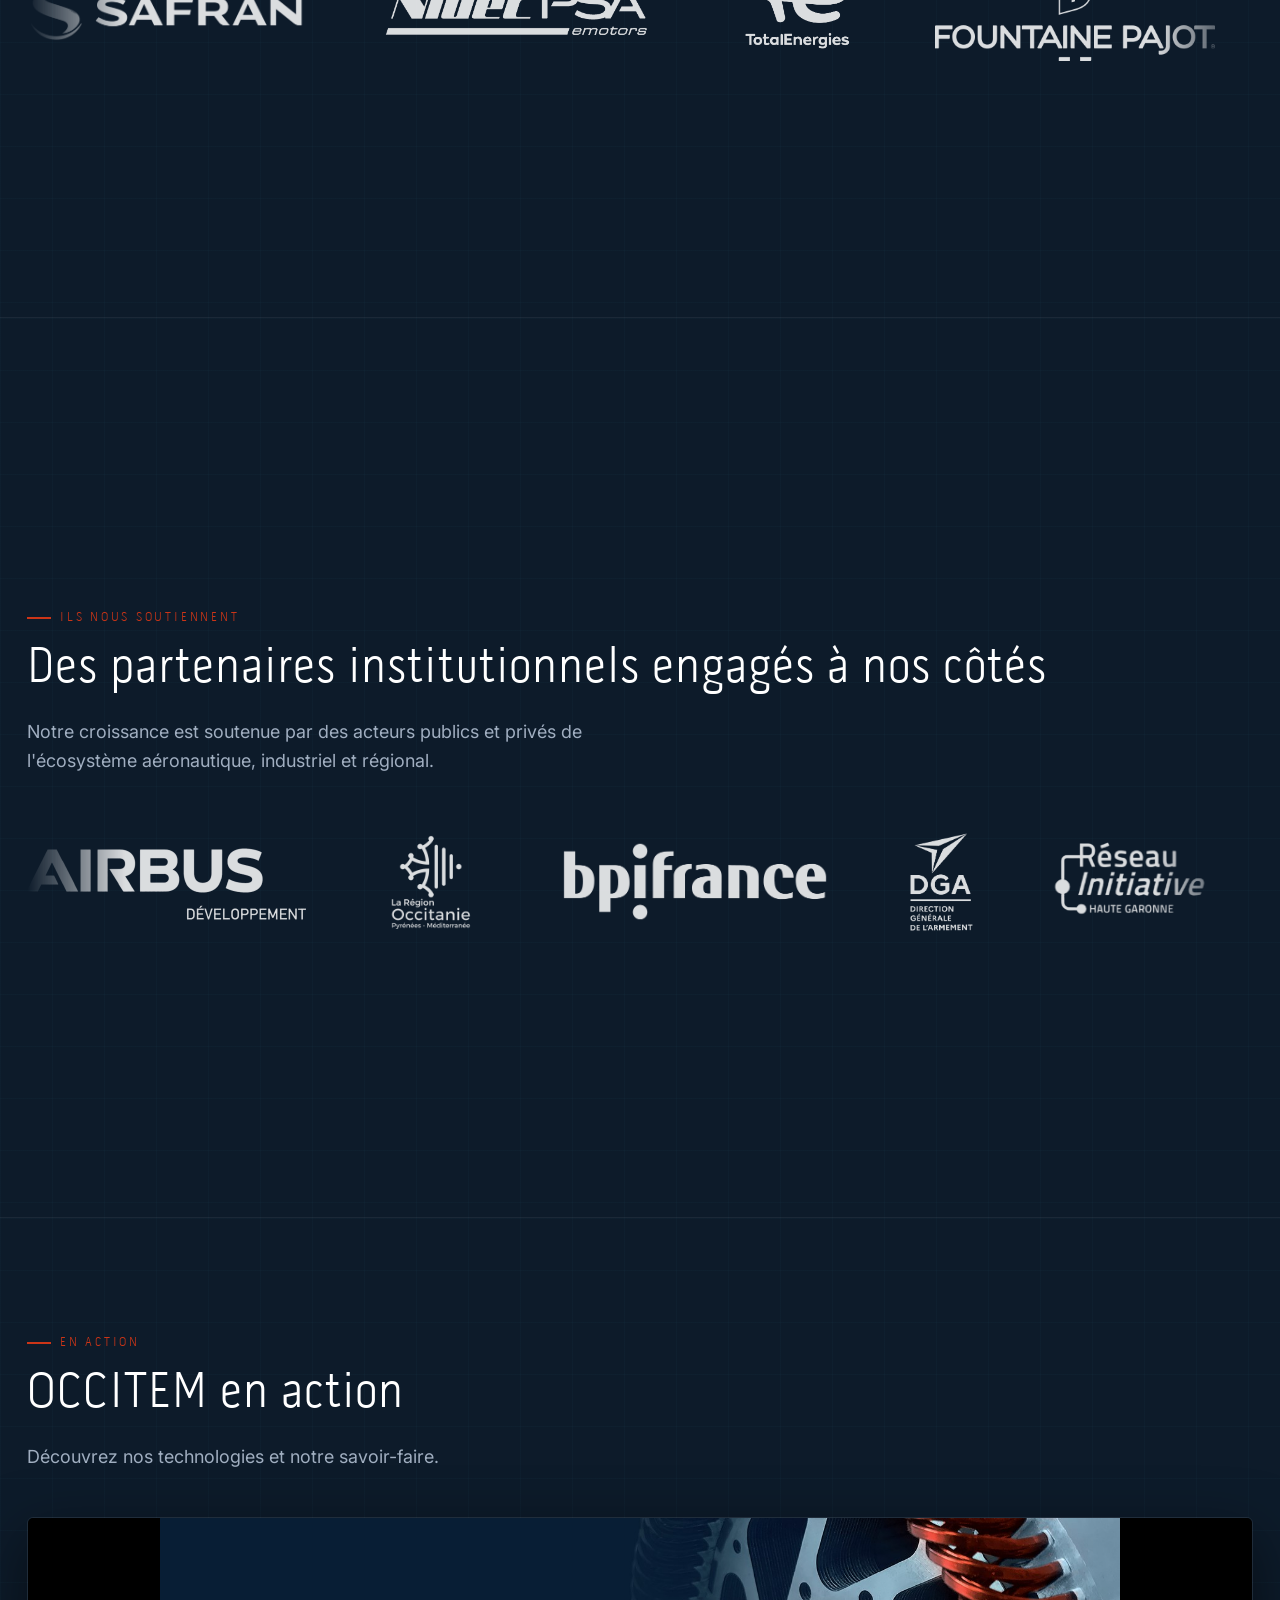
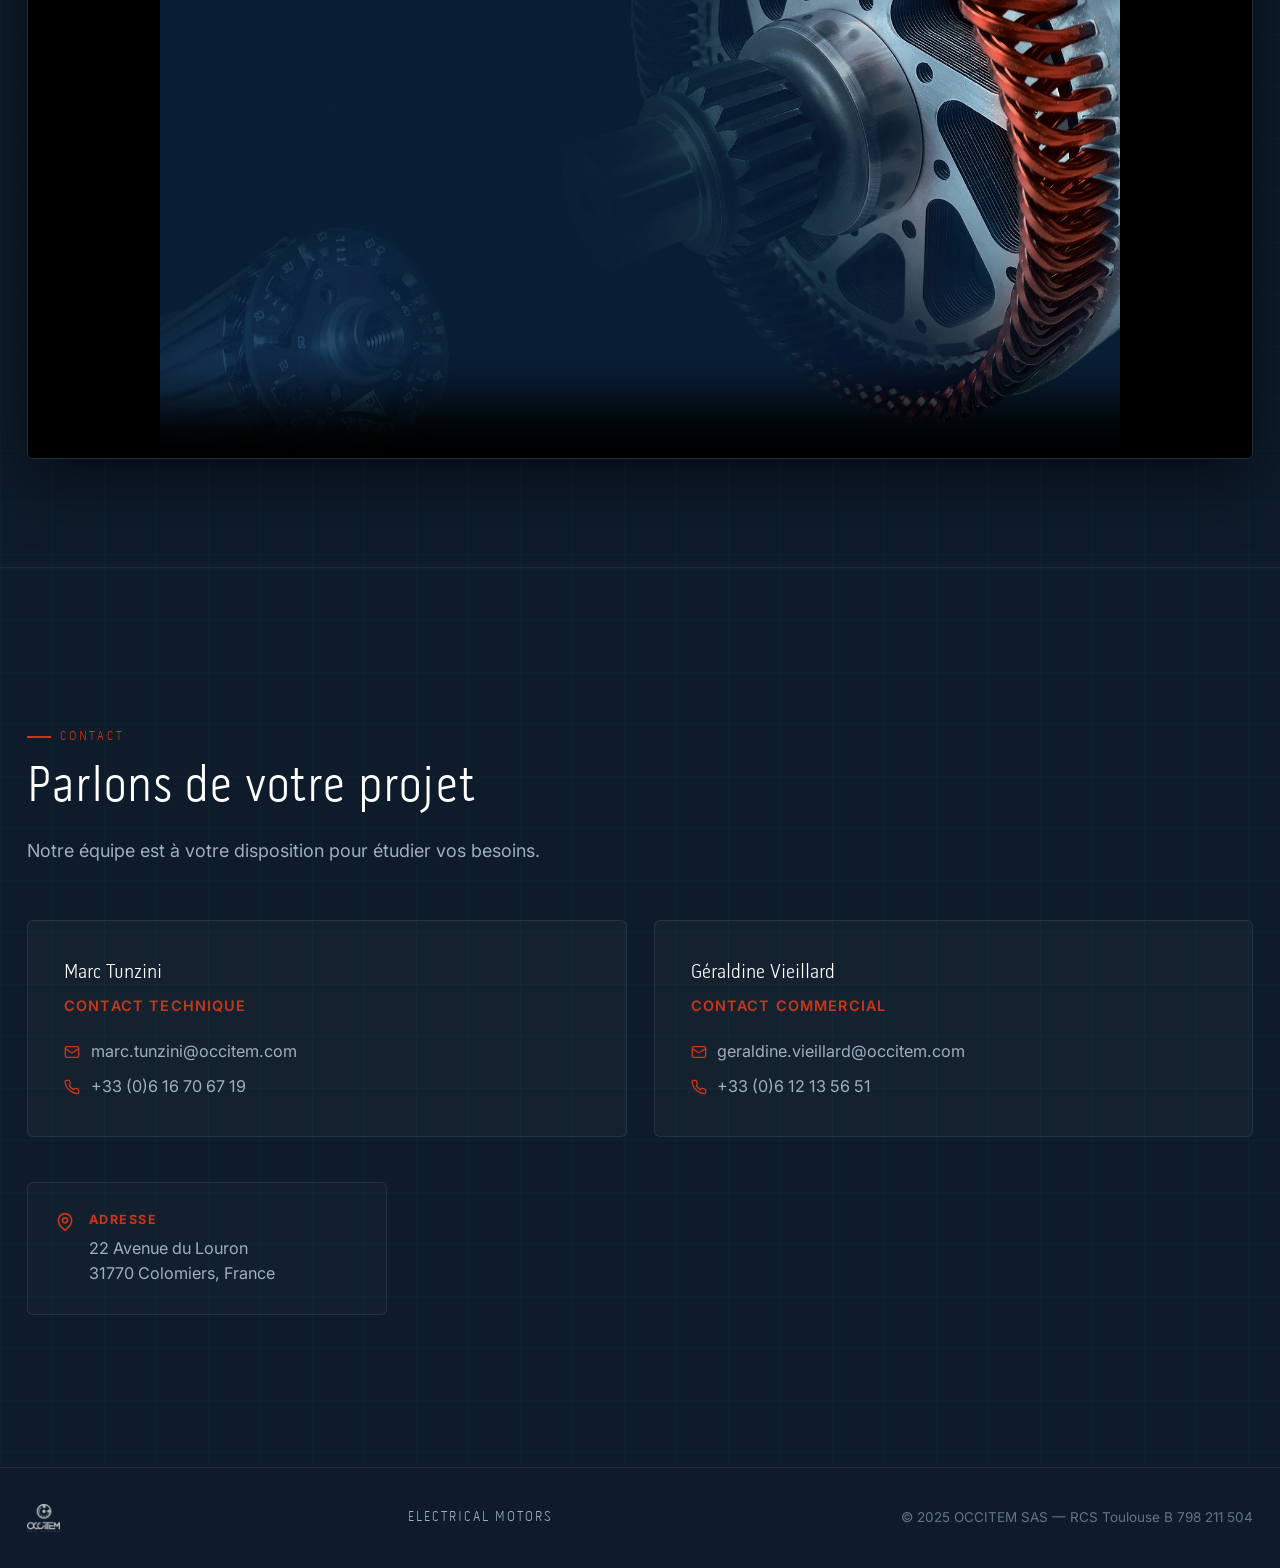
==== commit 3c1c63de: "feat: section "Ils nous soutiennent" + fix section Carrières manquante Ajoute un bandeau défilant de" ====
--- a/index.html
+++ b/index.html
@@ -159,6 +159,18 @@
     </div>
   </section>
 
+  <!-- ILS NOUS SOUTIENNENT -->
+  <section class="section supporters" id="soutiens">
+    <div class="container">
+      <div class="section__label reveal" data-key="supporters.label"></div>
+      <h2 class="section__title reveal reveal--delay-1" data-key="supporters.title"></h2>
+      <p class="supporters__subtitle reveal reveal--delay-2" data-key="supporters.subtitle"></p>
+      <div class="supporters__grid reveal reveal--delay-2" id="supportersGrid">
+        <!-- Généré par JS depuis content.json -->
+      </div>
+    </div>
+  </section>
+
   <!-- VIDÉO -->
   <section class="section video-section" id="video">
     <div class="container">
--- a/style.css
+++ b/style.css
@@ -606,7 +606,7 @@
 }
 .services__grid {
   display: grid;
-  grid-template-columns: repeat(3, 1fr);
+  grid-template-columns: repeat(4, 1fr);
   gap: 1.5rem;
   margin-bottom: 3rem;
 }
@@ -817,6 +817,26 @@
   filter: grayscale(1) brightness(0) invert(1);
   opacity: 0.85;
 }
+.trust-card--color img {
+  filter: none;
+  opacity: 1;
+}
+
+/* ============================================================
+   ILS NOUS SOUTIENNENT
+   ============================================================ */
+
+.supporters__subtitle {
+  color: var(--muted);
+  margin-bottom: 3rem;
+  max-width: 600px;
+}
+
+.supporters__grid {
+  overflow: hidden;
+  -webkit-mask-image: linear-gradient(to right, transparent 0%, black 8%, black 92%, transparent 100%);
+  mask-image: linear-gradient(to right, transparent 0%, black 8%, black 92%, transparent 100%);
+}
 
 /* ============================================================
    VIDÉO
@@ -959,11 +979,17 @@
 }
 .career-card__header {
   display: flex;
-  flex-wrap: wrap;
-  align-items: baseline;
+  align-items: center;
   justify-content: space-between;
-  gap: 0.75rem;
-  margin-bottom: 1rem;
+  gap: 1rem;
+  cursor: pointer;
+}
+.career-card__heading {
+  display: flex;
+  flex-direction: column;
+  gap: 0.6rem;
+  flex: 1;
+  min-width: 0;
 }
 .career-card__title {
   font-family: var(--font-title);
@@ -985,6 +1011,22 @@
   border-radius: 20px;
   padding: 0.25rem 0.85rem;
   white-space: nowrap;
+}
+.career-card__chevron {
+  flex-shrink: 0;
+  color: var(--accent);
+  transition: transform var(--transition);
+}
+.career-card.is-open .career-card__chevron { transform: rotate(180deg); }
+
+.career-card__body {
+  max-height: 0;
+  overflow: hidden;
+  transition: max-height 0.4s ease;
+}
+.career-card.is-open .career-card__body {
+  max-height: 3000px;
+  padding-top: 1.5rem;
 }
 .career-card__desc {
   font-size: 0.9rem;
@@ -1033,6 +1075,7 @@
    ============================================================ */
 @media (max-width: 1024px) {
   .tech__grid { grid-template-columns: repeat(2, 1fr); }
+  .services__grid { grid-template-columns: repeat(2, 1fr); }
 }
 
 @media (max-width: 768px) {
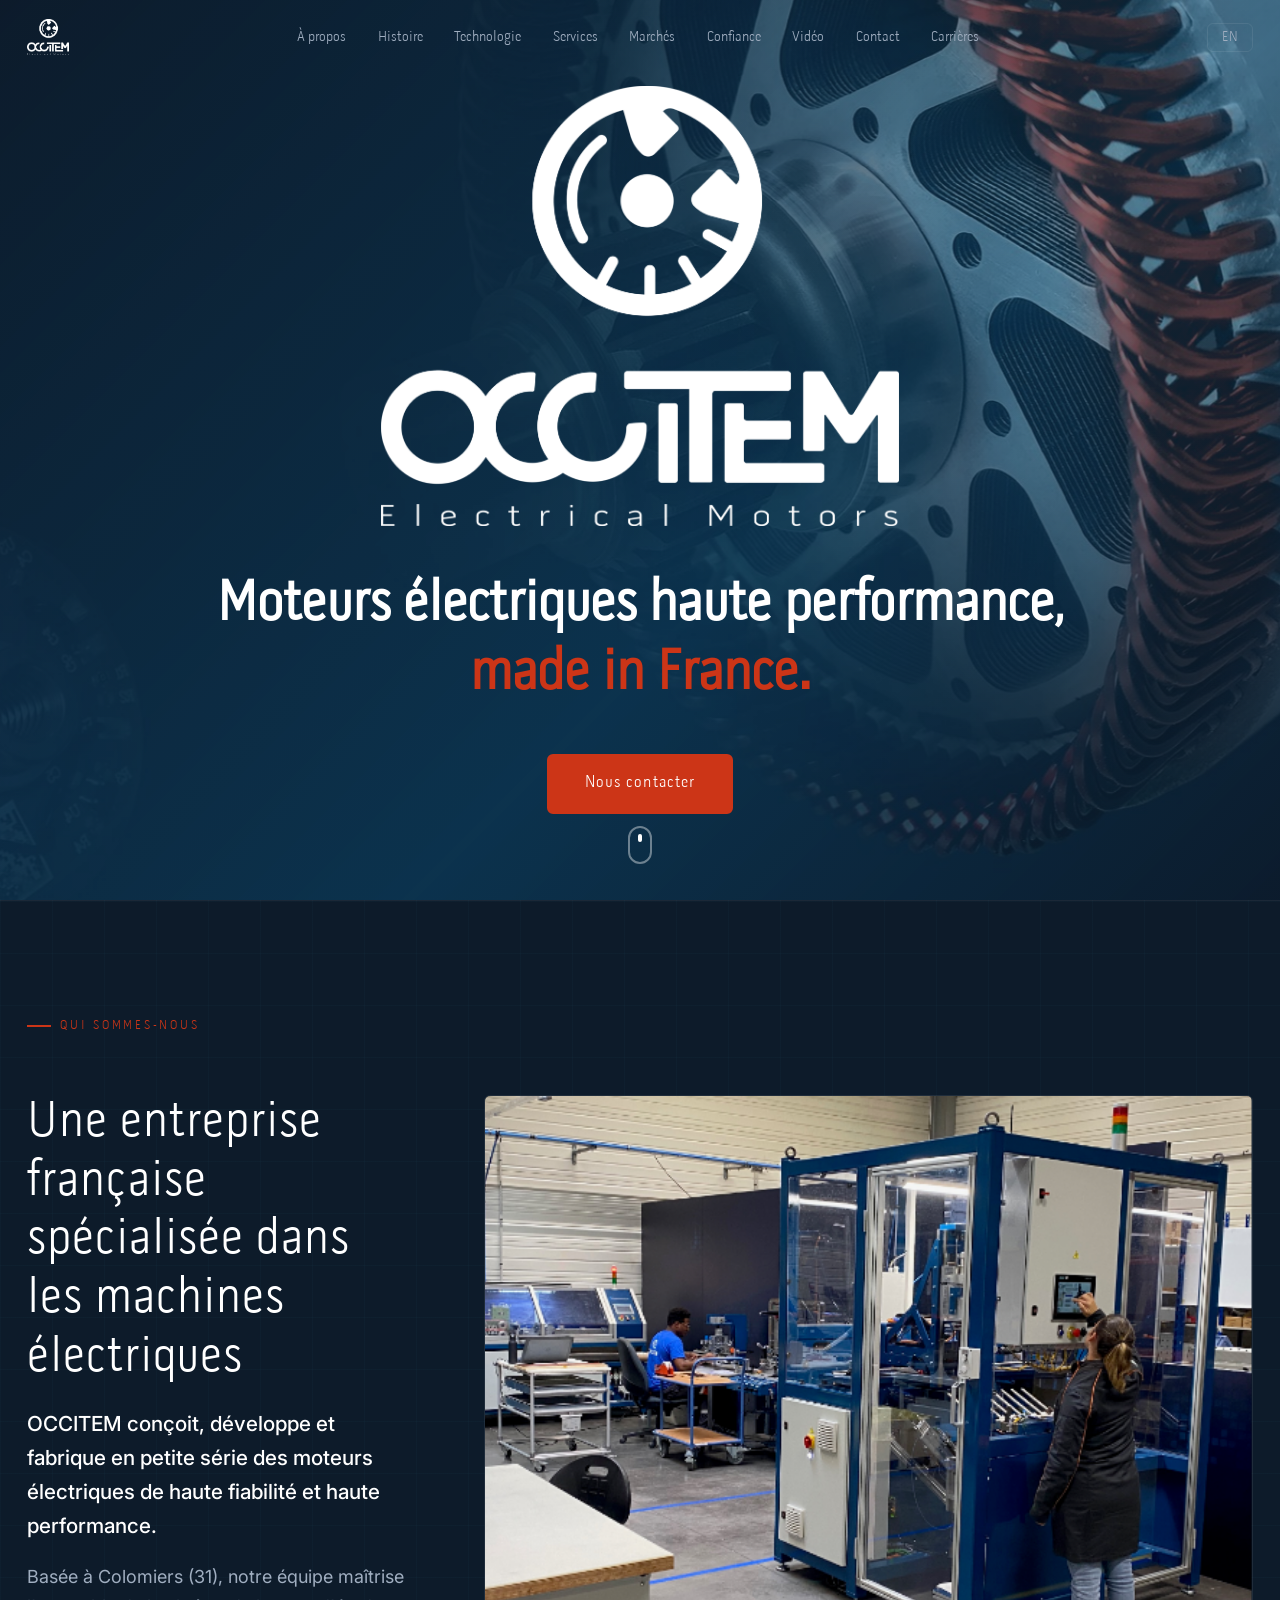
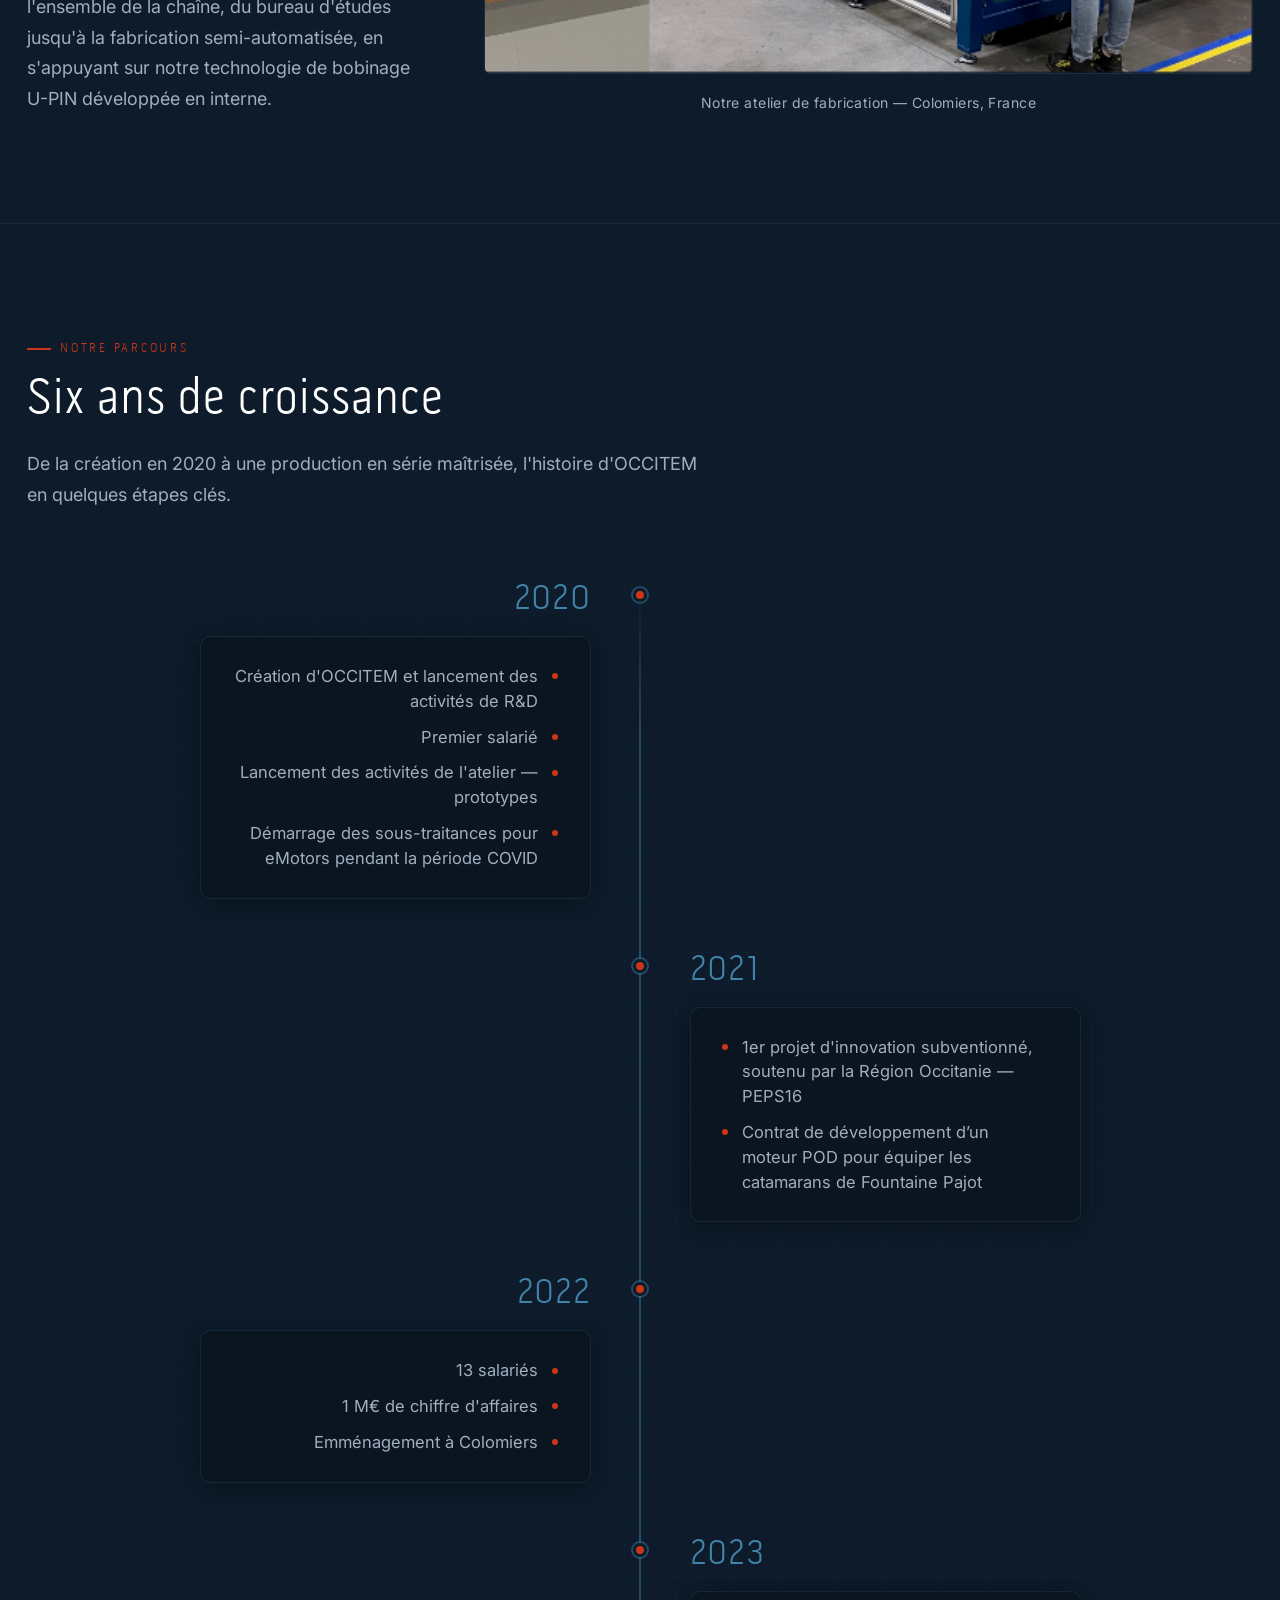
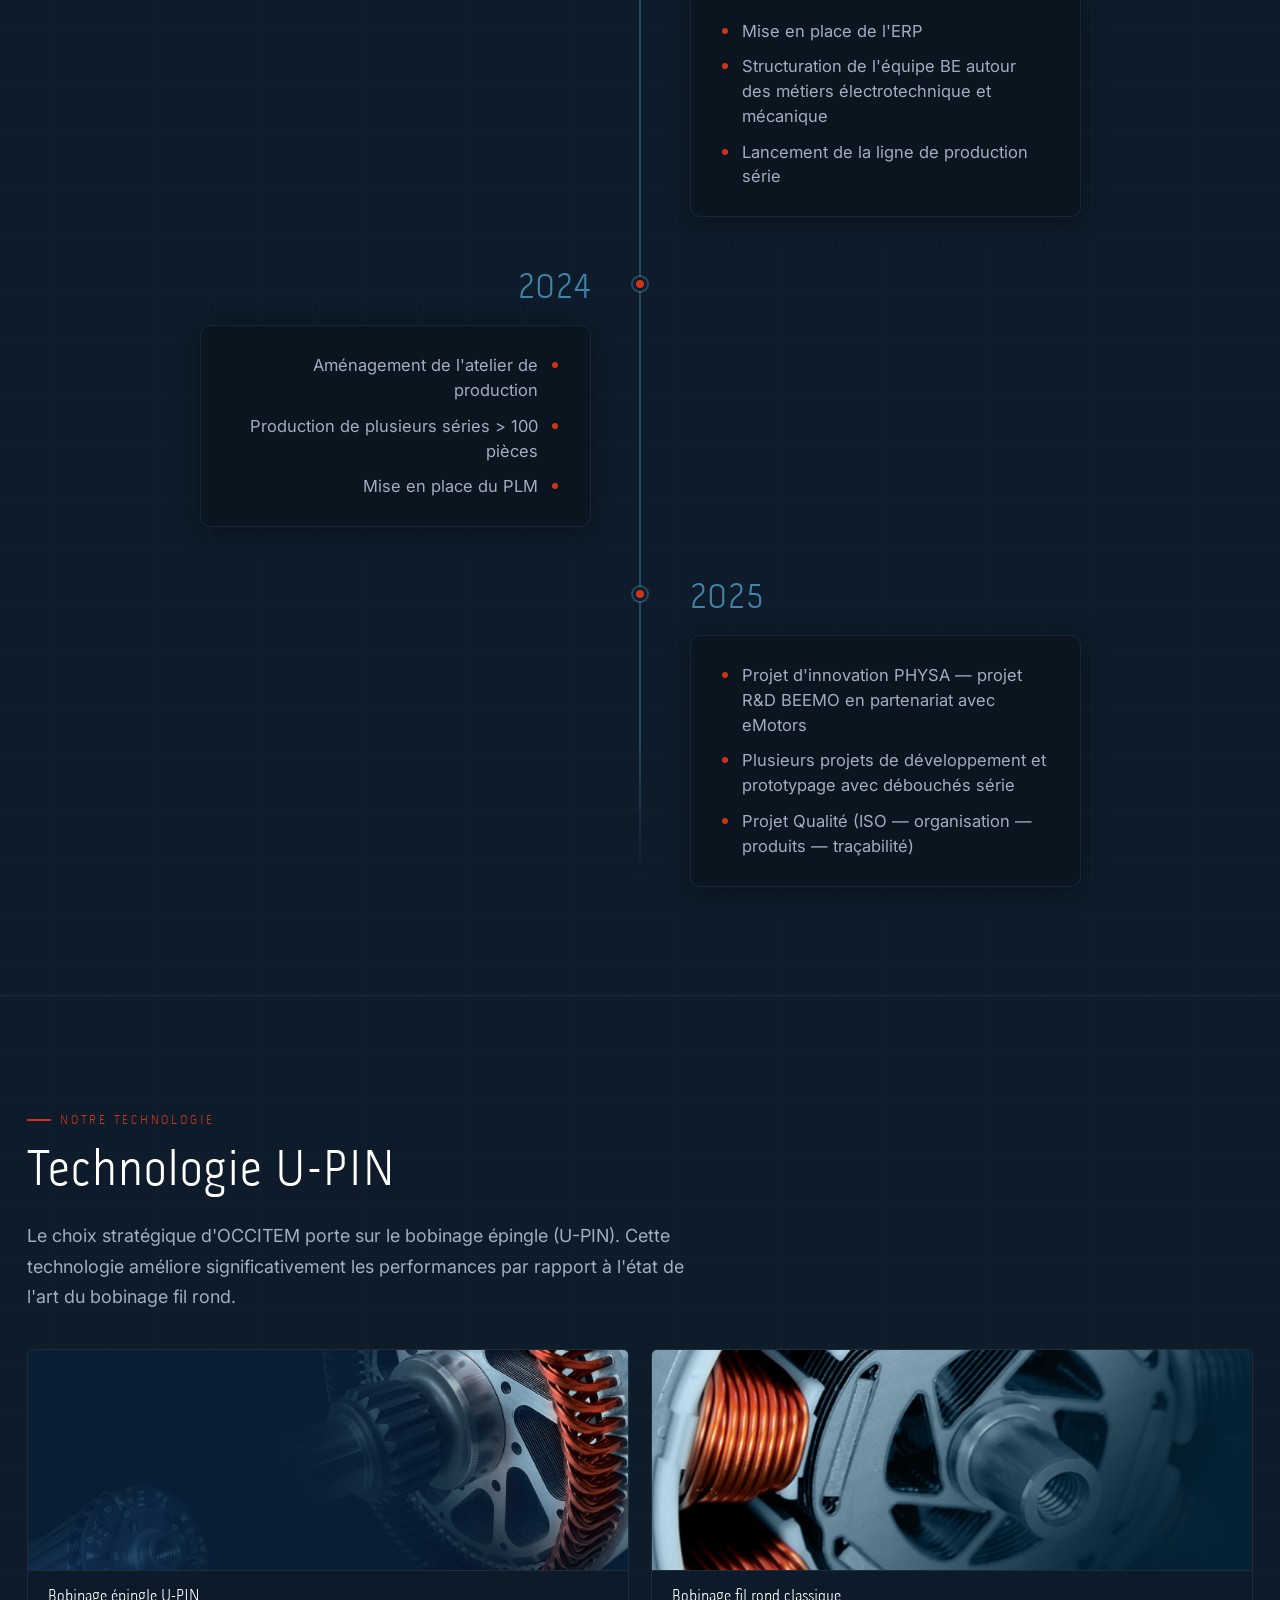
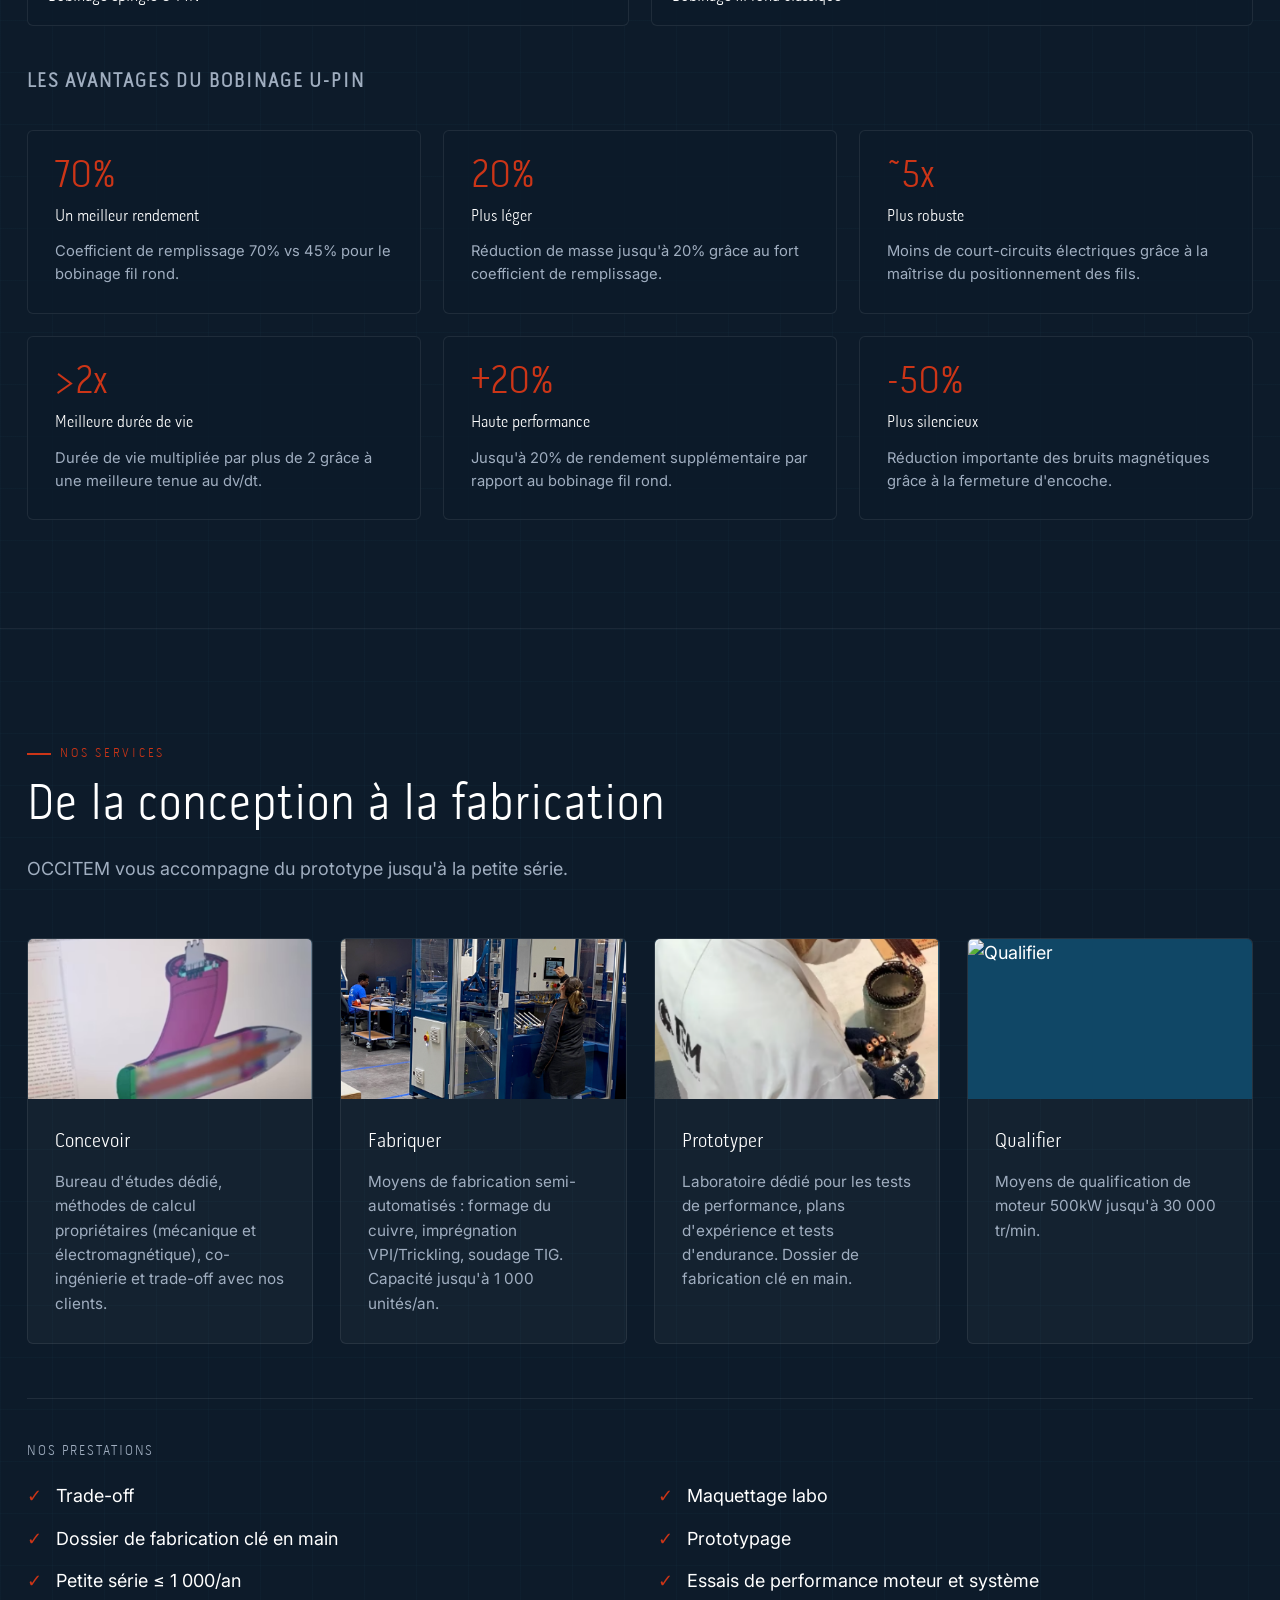
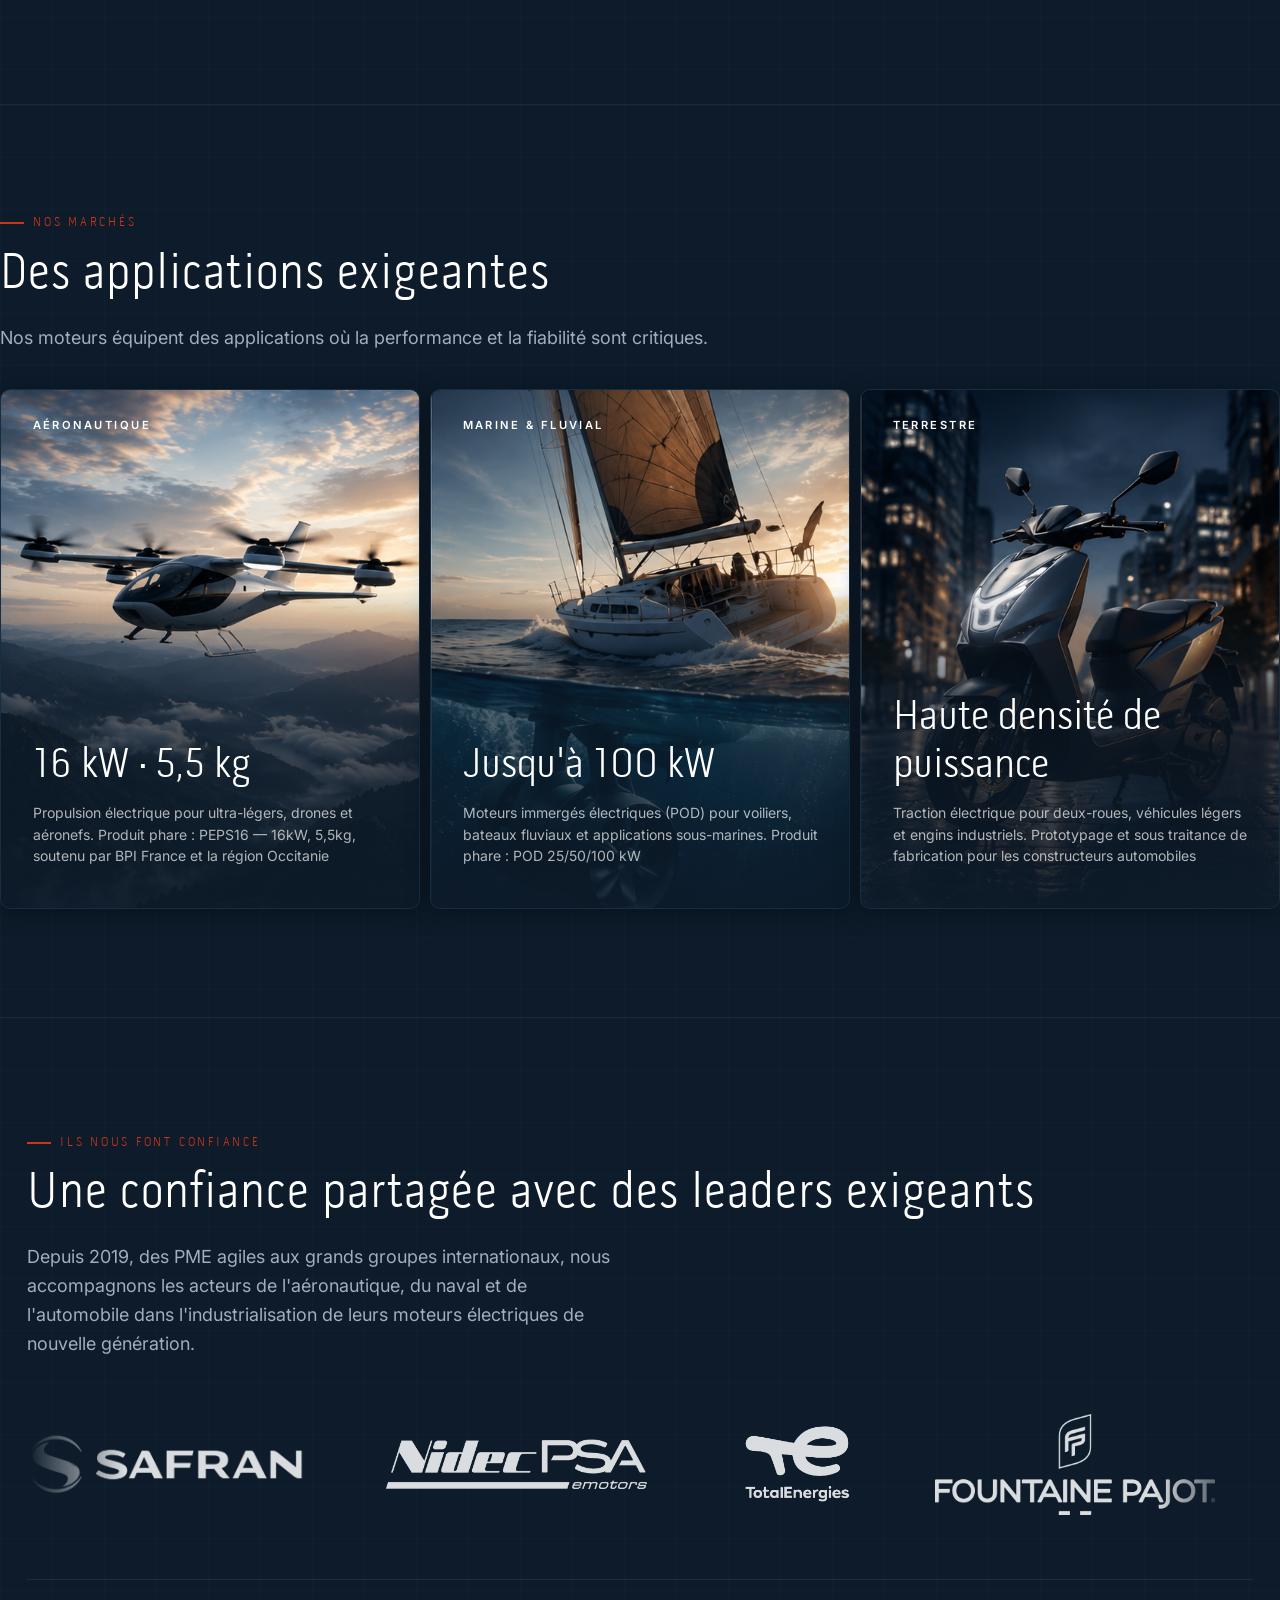
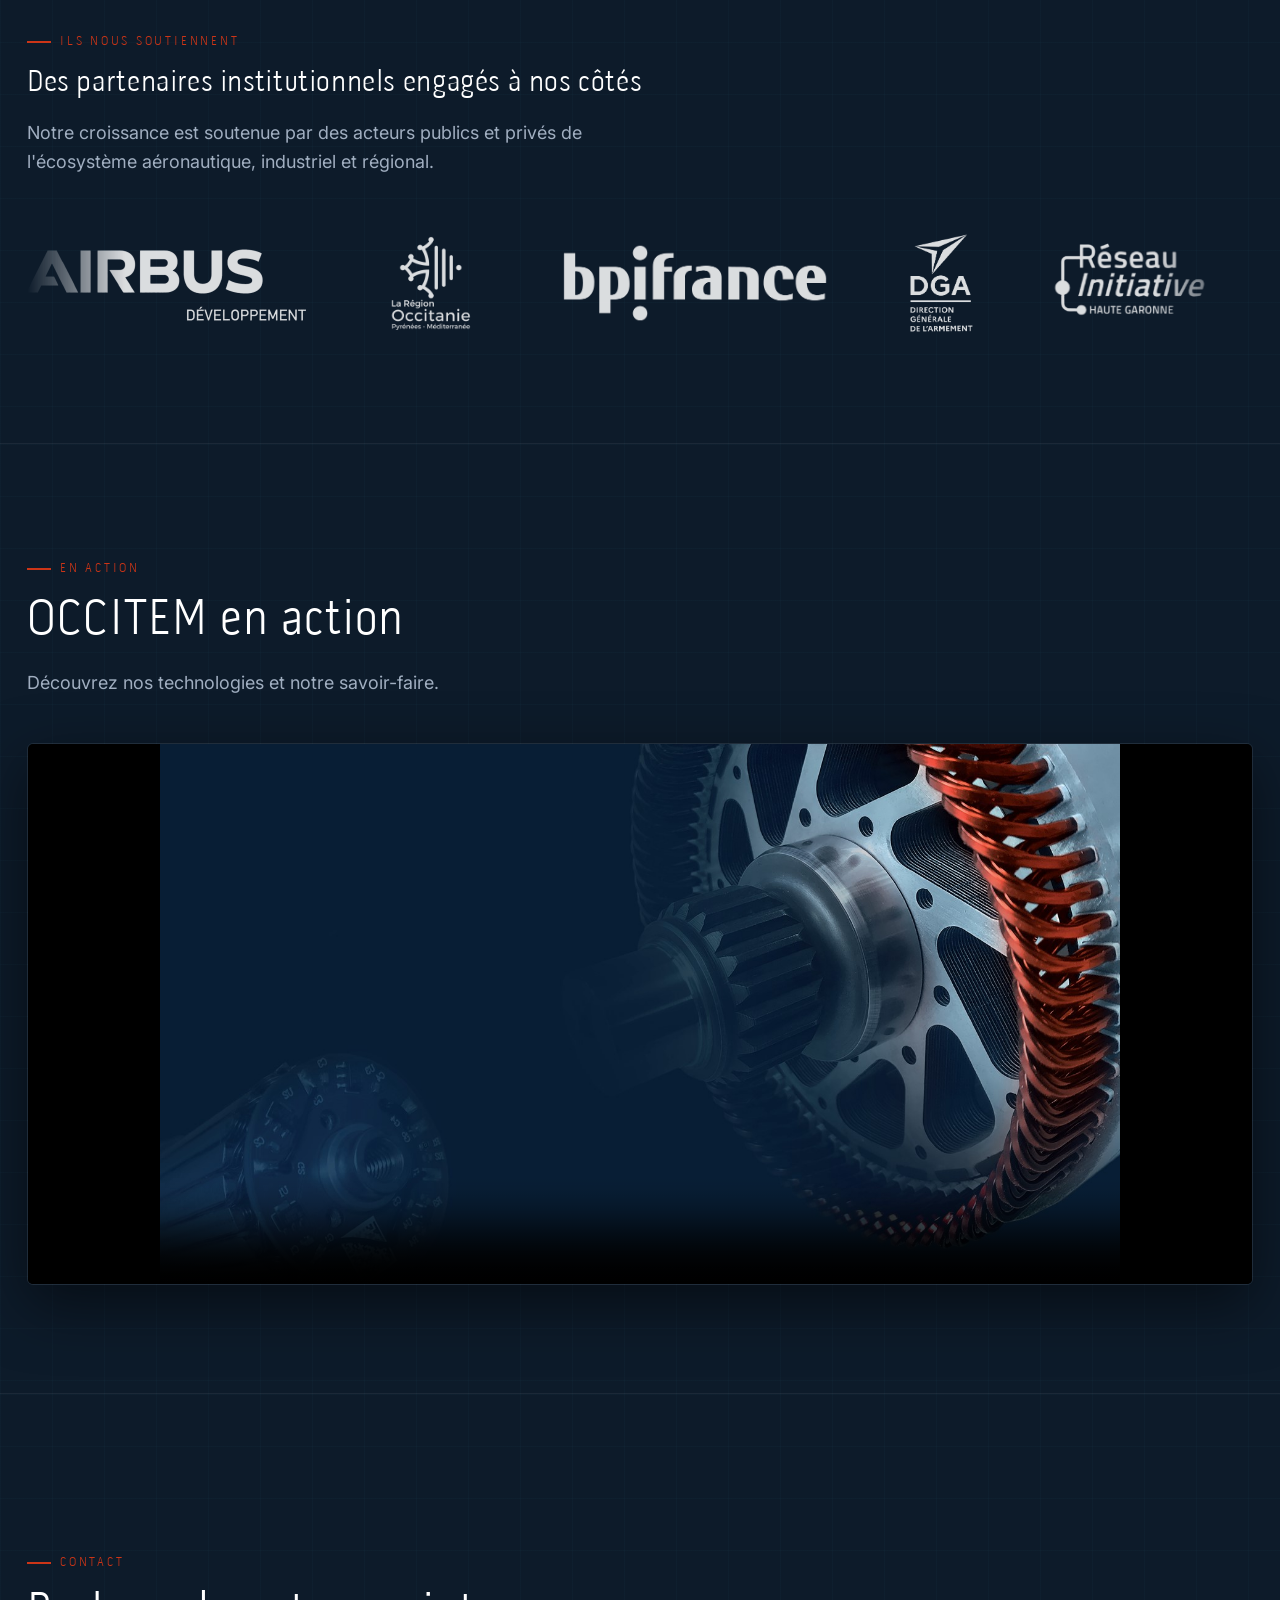
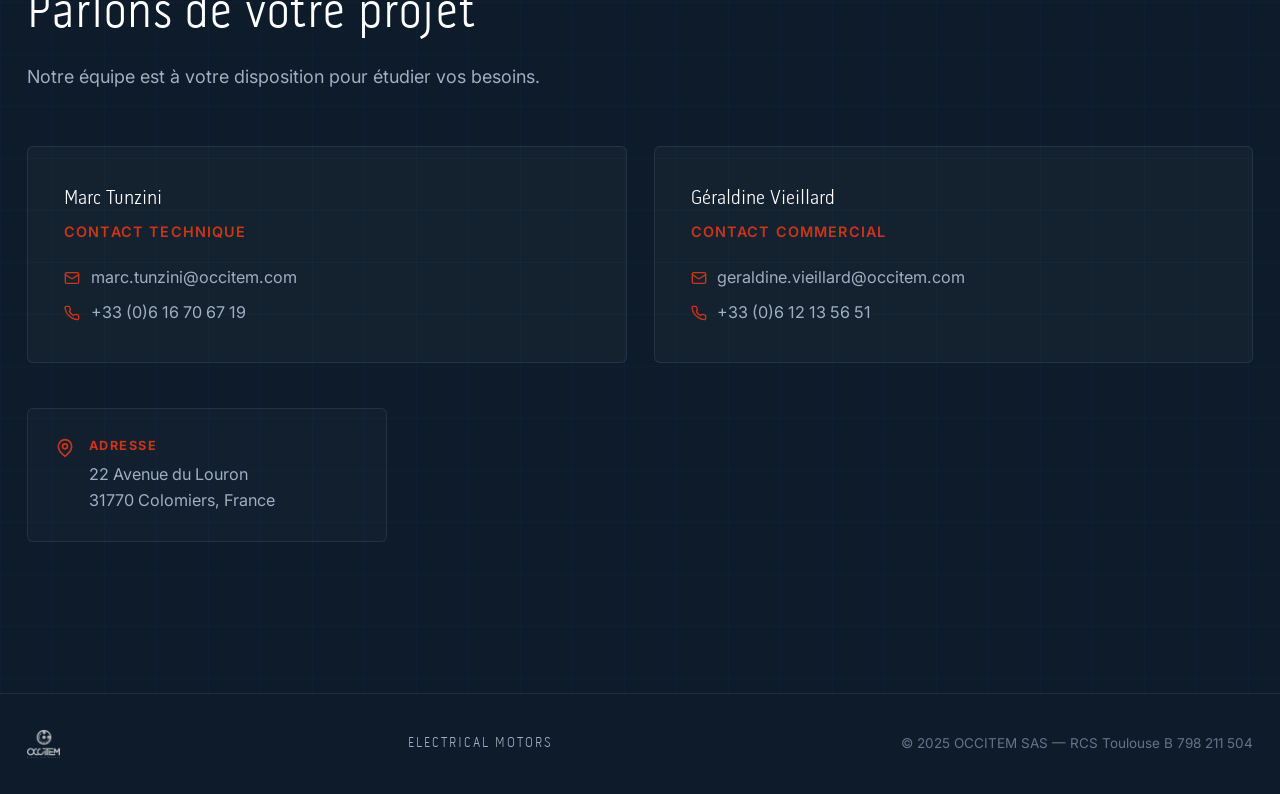
==== commit b73b09db: "fix: fusion des sections Confiance et Soutiens en une seule section Les deux sections avaient chacun" ====
--- a/index.html
+++ b/index.html
@@ -147,7 +147,7 @@
     </div>
   </section>
 
-  <!-- ILS NOUS FONT CONFIANCE -->
+  <!-- ILS NOUS FONT CONFIANCE + ILS NOUS SOUTIENNENT -->
   <section class="section trust" id="confiance">
     <div class="container">
       <div class="section__label reveal" data-key="trust.label"></div>
@@ -156,14 +156,11 @@
       <div class="trust__grid reveal reveal--delay-2" id="trustGrid">
         <!-- Généré par JS depuis content.json -->
       </div>
-    </div>
-  </section>
-
-  <!-- ILS NOUS SOUTIENNENT -->
-  <section class="section supporters" id="soutiens">
-    <div class="container">
+
+      <div class="trust-divider" id="soutiens"></div>
+
       <div class="section__label reveal" data-key="supporters.label"></div>
-      <h2 class="section__title reveal reveal--delay-1" data-key="supporters.title"></h2>
+      <h3 class="section__title section__title--sub reveal reveal--delay-1" data-key="supporters.title"></h3>
       <p class="supporters__subtitle reveal reveal--delay-2" data-key="supporters.subtitle"></p>
       <div class="supporters__grid reveal reveal--delay-2" id="supportersGrid">
         <!-- Généré par JS depuis content.json -->
--- a/style.css
+++ b/style.css
@@ -708,16 +708,49 @@
 .market-card {
   position: relative;
   overflow: hidden;
-  display: flex;
-  flex-direction: column;
   border-radius: 10px;
   border: 1px solid rgba(65,131,169,0.18);
   box-shadow: 0 4px 24px rgba(0,0,0,0.35);
   background: var(--bg);
   transition: box-shadow 0.4s ease;
+  perspective: 1600px;
 }
 .market-card:hover {
   box-shadow: 0 8px 36px rgba(0,0,0,0.5), 0 0 0 1px rgba(65,131,169,0.35);
+}
+.market-card__flip-trigger {
+  display: block;
+  width: 100%;
+  height: 100%;
+  min-height: inherit;
+  padding: 0;
+  border: none;
+  background: none;
+  font: inherit;
+  color: inherit;
+  text-align: left;
+  cursor: pointer;
+}
+.market-card__inner {
+  position: relative;
+  width: 100%;
+  height: 100%;
+  min-height: inherit;
+  transform-style: preserve-3d;
+  transition: transform 0.7s cubic-bezier(0.4, 0.2, 0.2, 1);
+}
+.market-card.is-flipped .market-card__inner {
+  transform: rotateY(180deg);
+}
+.market-card__face {
+  position: absolute;
+  inset: 0;
+  display: flex;
+  flex-direction: column;
+  backface-visibility: hidden;
+}
+.market-card__face--back {
+  transform: rotateY(180deg);
 }
 .market-card__bg {
   position: absolute;
@@ -728,7 +761,7 @@
   object-position: center center;
   transition: transform 0.7s ease;
 }
-.market-card:hover .market-card__bg {
+.market-card:hover .market-card__face--front .market-card__bg {
   transform: scale(1.05);
 }
 .market-card__overlay {
@@ -774,9 +807,25 @@
   color: rgba(255,255,255,0.68);
   line-height: 1.55;
 }
-
-/* ============================================================
-   ILS NOUS FONT CONFIANCE
+.market-card__desc--product {
+  font-size: 0.9rem;
+  color: rgba(255,255,255,0.85);
+}
+.market-card__flip-hint {
+  position: absolute;
+  top: 1.5rem;
+  right: 1.5rem;
+  z-index: 1;
+  color: #fff;
+  opacity: 0;
+  transition: opacity 0.25s ease;
+}
+.market-card:hover .market-card__flip-hint {
+  opacity: 0.7;
+}
+
+/* ============================================================
+   ILS NOUS FONT CONFIANCE + ILS NOUS SOUTIENNENT
    ============================================================ */
 
 .trust__subtitle {
@@ -822,9 +871,14 @@
   opacity: 1;
 }
 
-/* ============================================================
-   ILS NOUS SOUTIENNENT
-   ============================================================ */
+.trust-divider {
+  border-top: 1px solid rgba(255,255,255,0.08);
+  margin: 3.5rem 0 2.5rem;
+}
+
+.section__title--sub {
+  font-size: clamp(1.4rem, 2.4vw, 1.8rem);
+}
 
 .supporters__subtitle {
   color: var(--muted);
@@ -956,20 +1010,62 @@
   max-width: 640px;
   margin-bottom: 3rem;
 }
+.careers__intro {
+  display: grid;
+  grid-template-columns: 1fr 1fr;
+  gap: 3rem;
+  align-items: center;
+  margin-bottom: 3.5rem;
+  padding-bottom: 3rem;
+  border-bottom: 1px solid var(--border);
+}
+.careers__intro-col:only-child {
+  grid-column: 1 / -1;
+  max-width: 720px;
+}
+.careers__intro-title {
+  font-family: var(--font-title);
+  font-size: 1.5rem;
+  font-weight: 300;
+  color: var(--white);
+  margin-bottom: 1rem;
+}
+.careers__intro-text {
+  color: var(--muted);
+  line-height: 1.65;
+}
+.careers__intro-text p { margin-bottom: 0.75em; }
+.careers__intro-text p:last-child { margin-bottom: 0; }
+.careers__intro-img {
+  width: 100%;
+  height: 100%;
+  max-height: 380px;
+  object-fit: cover;
+  border-radius: var(--radius);
+  border: 1px solid var(--border);
+}
 .careers__grid {
+  display: grid;
+  grid-template-columns: repeat(auto-fill, minmax(260px, 1fr));
+  gap: 1.25rem;
+}
+.careers__empty {
+  color: var(--muted);
+  padding: 2rem 0;
+}
+.career-card {
   display: flex;
   flex-direction: column;
-  gap: 1.5rem;
-}
-.careers__empty {
-  color: var(--muted);
-  padding: 2rem 0;
-}
-.career-card {
+  gap: 0.75rem;
+  width: 100%;
   background: rgba(255,255,255,0.03);
   border: 1px solid var(--border);
   border-radius: var(--radius);
-  padding: 1.75rem;
+  padding: 1.5rem;
+  font: inherit;
+  color: inherit;
+  text-align: left;
+  cursor: pointer;
   transition: transform var(--transition), border-color var(--transition), box-shadow var(--transition);
 }
 .career-card:hover {
@@ -977,23 +1073,9 @@
   border-color: var(--accent);
   box-shadow: 0 10px 30px rgba(0,0,0,0.35);
 }
-.career-card__header {
-  display: flex;
-  align-items: center;
-  justify-content: space-between;
-  gap: 1rem;
-  cursor: pointer;
-}
-.career-card__heading {
-  display: flex;
-  flex-direction: column;
-  gap: 0.6rem;
-  flex: 1;
-  min-width: 0;
-}
 .career-card__title {
   font-family: var(--font-title);
-  font-size: 1.3rem;
+  font-size: 1.15rem;
   font-weight: 300;
   color: var(--white);
 }
@@ -1003,7 +1085,7 @@
   gap: 0.5rem;
 }
 .career-card__tag {
-  font-size: 0.75rem;
+  font-size: 0.72rem;
   font-weight: 600;
   letter-spacing: 0.04em;
   color: var(--muted);
@@ -1012,37 +1094,94 @@
   padding: 0.25rem 0.85rem;
   white-space: nowrap;
 }
-.career-card__chevron {
-  flex-shrink: 0;
-  color: var(--accent);
+
+/* ============================================================
+   FENÊTRE DE DÉTAIL D'UNE OFFRE
+   ============================================================ */
+body.modal-open {
+  overflow: hidden;
+}
+.offer-modal {
+  position: fixed;
+  inset: 0;
+  z-index: 200;
+  display: flex;
+  align-items: center;
+  justify-content: center;
+  padding: 2rem 1.5rem;
+  opacity: 0;
+  visibility: hidden;
+  transition: opacity var(--transition);
+}
+.offer-modal.is-open {
+  opacity: 1;
+  visibility: visible;
+}
+.offer-modal__backdrop {
+  position: absolute;
+  inset: 0;
+  background: rgba(5,10,16,0.8);
+  backdrop-filter: blur(3px);
+}
+.offer-modal__dialog {
+  position: relative;
+  width: 100%;
+  max-width: 720px;
+  max-height: 85vh;
+  overflow-y: auto;
+  background: var(--bg-alt);
+  border: 1px solid var(--border);
+  border-radius: var(--radius);
+  box-shadow: 0 20px 60px rgba(0,0,0,0.5);
+  padding: 2.5rem;
+  transform: translateY(16px);
   transition: transform var(--transition);
 }
-.career-card.is-open .career-card__chevron { transform: rotate(180deg); }
-
-.career-card__body {
-  max-height: 0;
-  overflow: hidden;
-  transition: max-height 0.4s ease;
-}
-.career-card.is-open .career-card__body {
-  max-height: 3000px;
-  padding-top: 1.5rem;
-}
-.career-card__desc {
+.offer-modal.is-open .offer-modal__dialog {
+  transform: translateY(0);
+}
+.offer-modal__close {
+  position: absolute;
+  top: 1.25rem;
+  right: 1.25rem;
+  width: 36px;
+  height: 36px;
+  border: 1px solid var(--border);
+  border-radius: 50%;
+  background: none;
+  color: var(--muted);
+  font-size: 1.3rem;
+  line-height: 1;
+  cursor: pointer;
+  transition: color var(--transition), border-color var(--transition);
+}
+.offer-modal__close:hover {
+  color: var(--white);
+  border-color: var(--accent);
+}
+.offer-modal__title {
+  font-family: var(--font-title);
+  font-size: 1.6rem;
+  font-weight: 300;
+  color: var(--white);
+  margin-bottom: 0.85rem;
+  padding-right: 2.5rem;
+}
+.offer-modal__desc {
   font-size: 0.9rem;
   color: var(--muted);
-  line-height: 1.55;
-  margin-bottom: 1.25rem;
-}
-.career-card__desc p { margin-bottom: 0.5em; }
-.career-card__desc p:last-child { margin-bottom: 0; }
-.career-card__desc ul,
-.career-card__desc ol { padding-left: 1.25em; margin: 0.25em 0 0.5em; }
-.career-card__desc li { margin-bottom: 0.2em; }
-.career-card__desc li::marker { color: var(--accent); }
-.career-card__desc b,
-.career-card__desc strong { color: var(--white); font-weight: 600; }
-.career-card__apply { font-size: 0.85rem; padding: 0.65rem 1.75rem; }
+  line-height: 1.6;
+  margin: 1.5rem 0;
+}
+.offer-modal__desc p { margin-bottom: 0.5em; }
+.offer-modal__desc p:last-child { margin-bottom: 0; }
+.offer-modal__desc ul,
+.offer-modal__desc ol { padding-left: 1.25em; margin: 0.25em 0 0.5em; }
+.offer-modal__desc li { margin-bottom: 0.2em; }
+.offer-modal__desc li::marker { color: var(--accent); }
+.offer-modal__desc b,
+.offer-modal__desc strong { color: var(--white); font-weight: 600; }
+.offer-modal__apply { font-size: 0.85rem; padding: 0.65rem 1.75rem; }
 
 /* ============================================================
    FOOTER
@@ -1131,6 +1270,9 @@
   .about__grid { grid-template-columns: 1fr; gap: 2.5rem; }
   .about__photos { min-height: 280px; }
 
+  .careers__intro { grid-template-columns: 1fr; gap: 2rem; }
+  .careers__intro-img { order: -1; max-height: 240px; }
+
 .tech__grid { grid-template-columns: 1fr 1fr; }
 
   .services__grid { grid-template-columns: 1fr; }
@@ -1138,6 +1280,10 @@
   .market-card { min-height: 320px; }
   .contact__grid { grid-template-columns: 1fr; }
 
+  .offer-modal { padding: 1rem; }
+  .offer-modal__dialog { padding: 1.75rem; }
+  .offer-modal__title { font-size: 1.35rem; }
+
   .footer__inner { flex-direction: column; text-align: center; gap: 0.5rem; }
 }
 
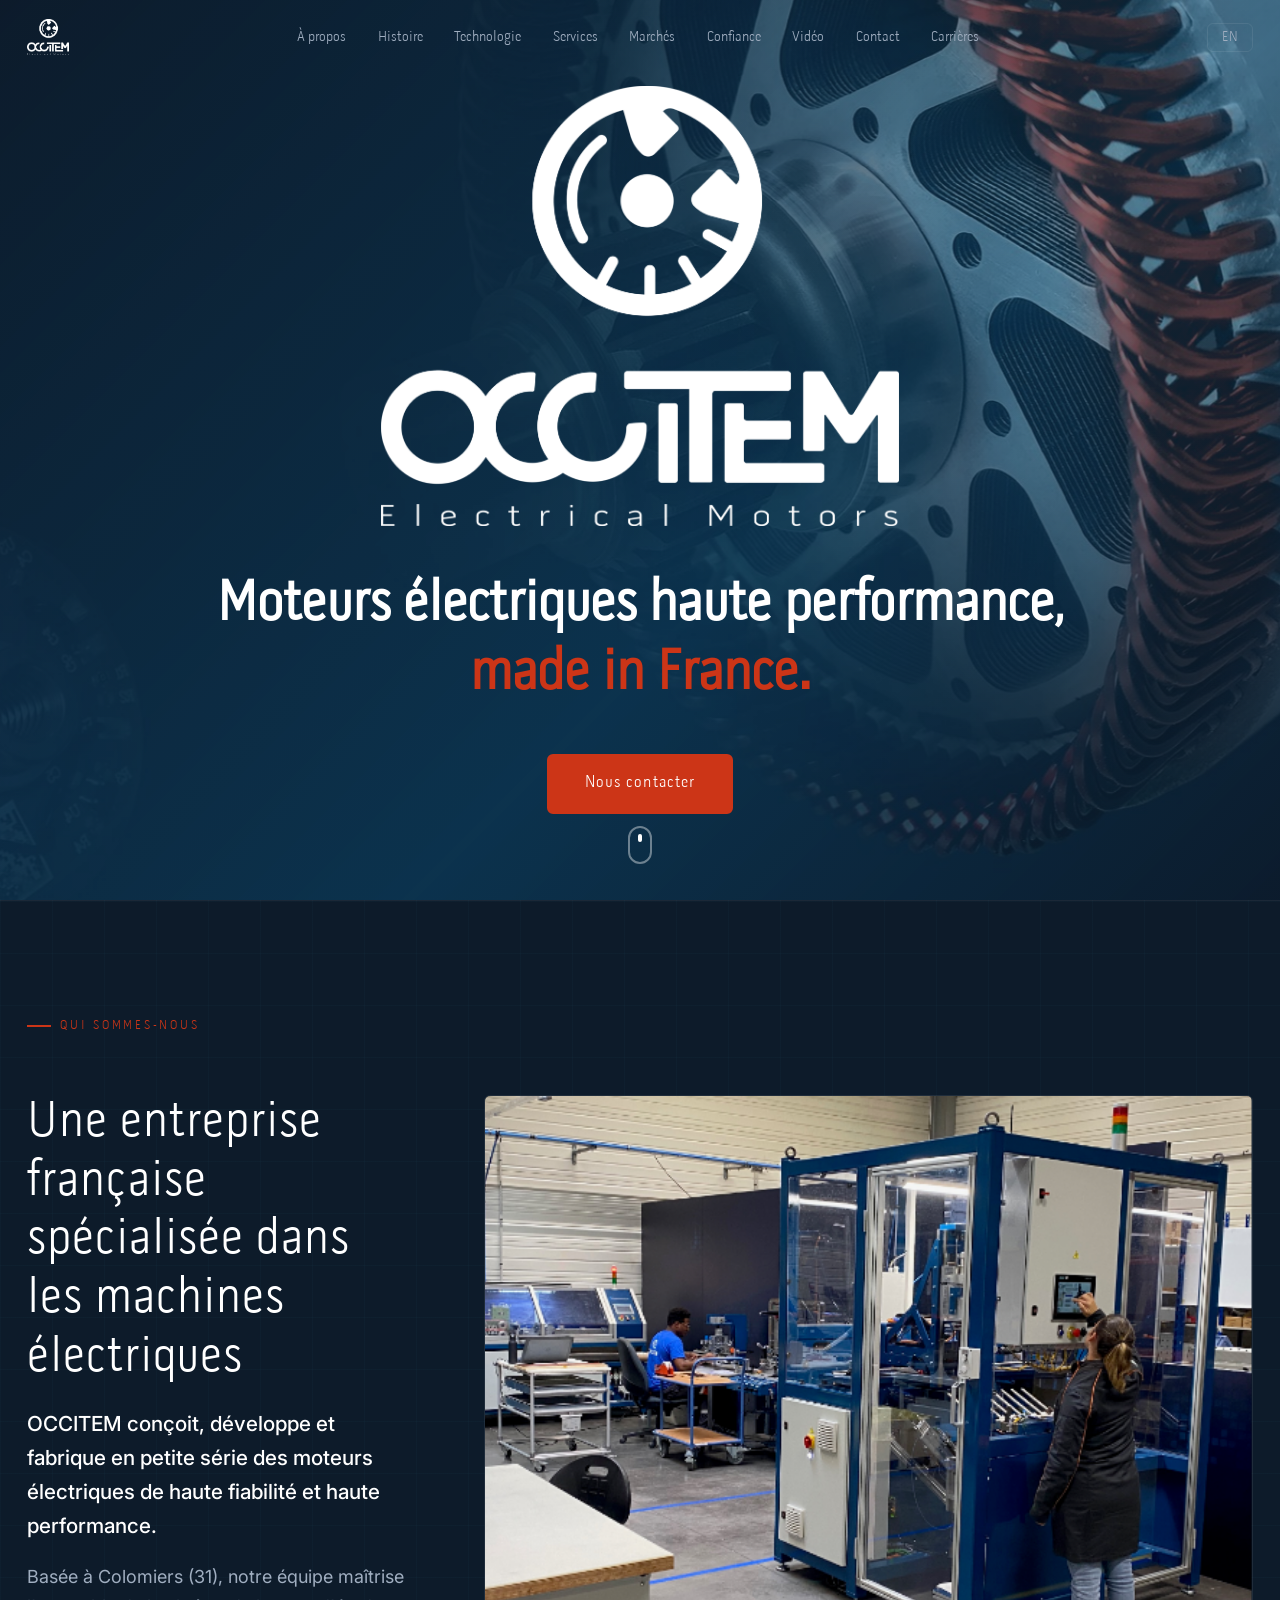
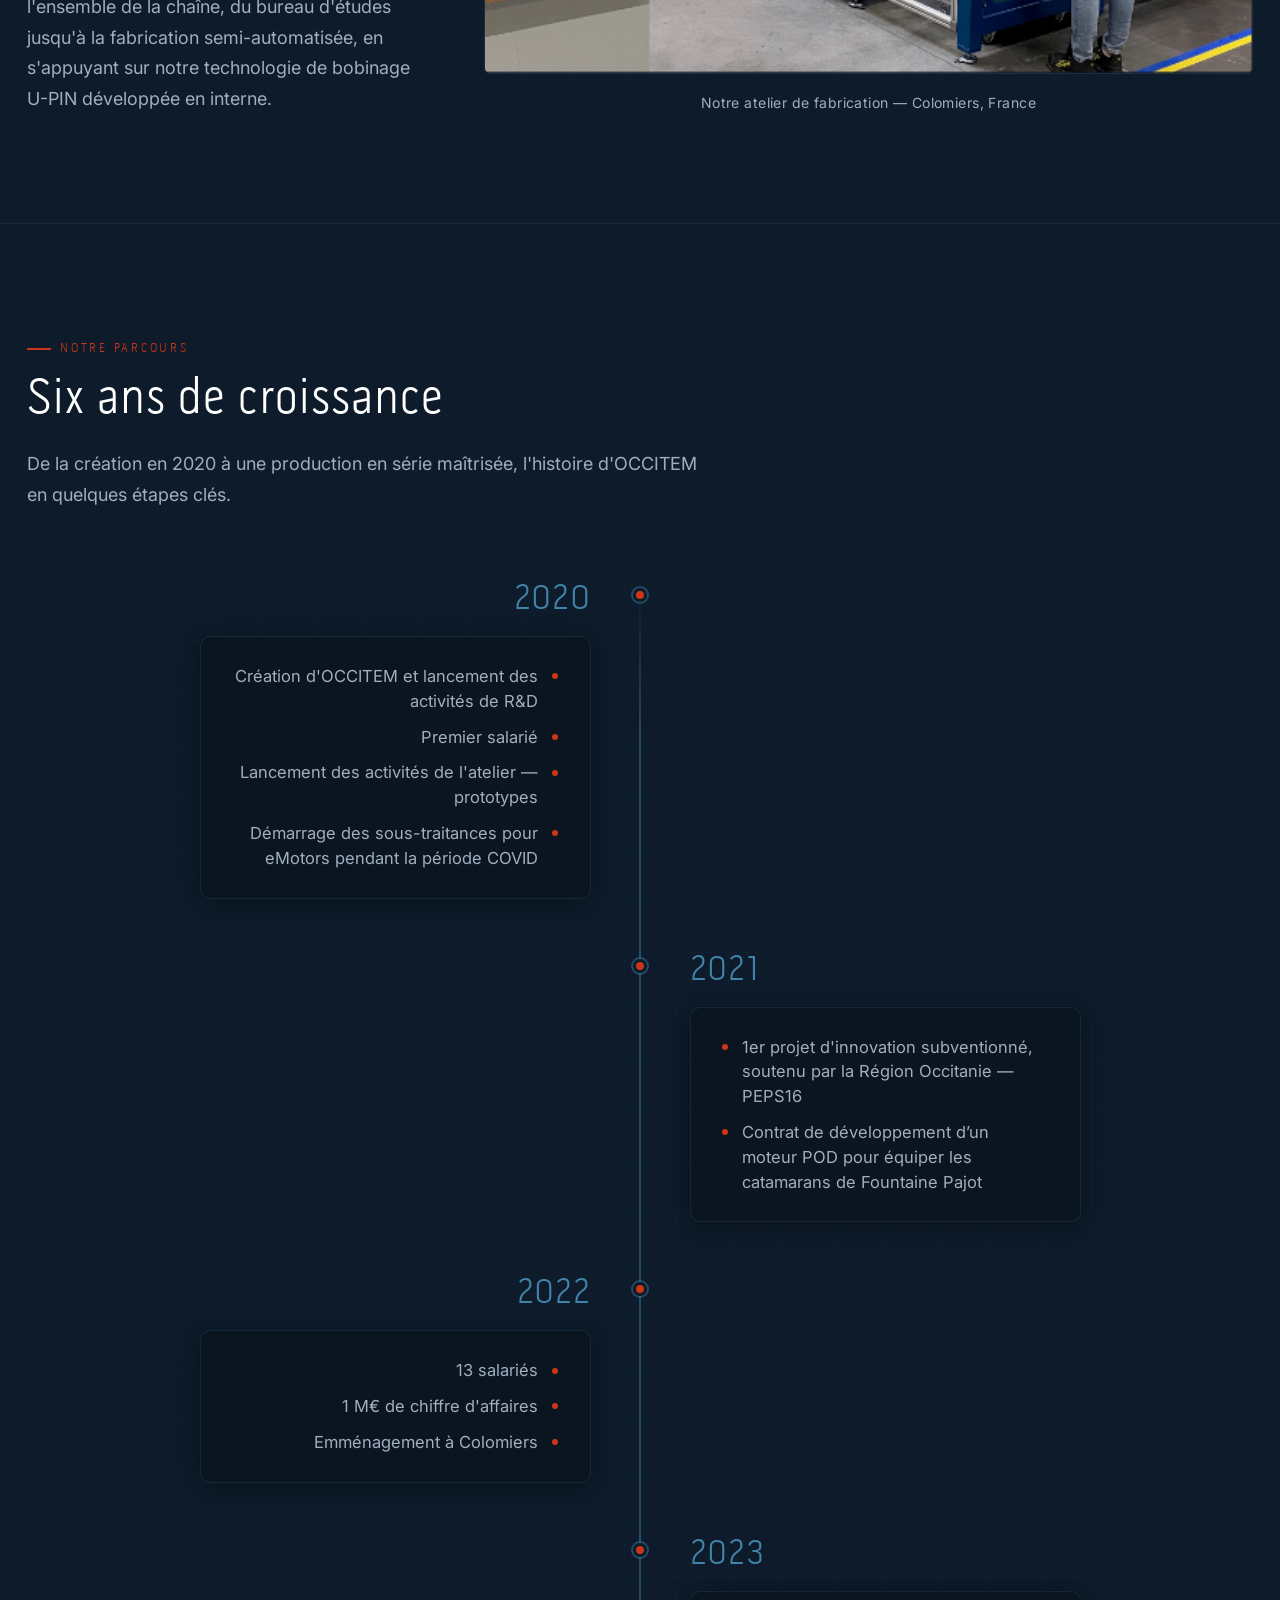
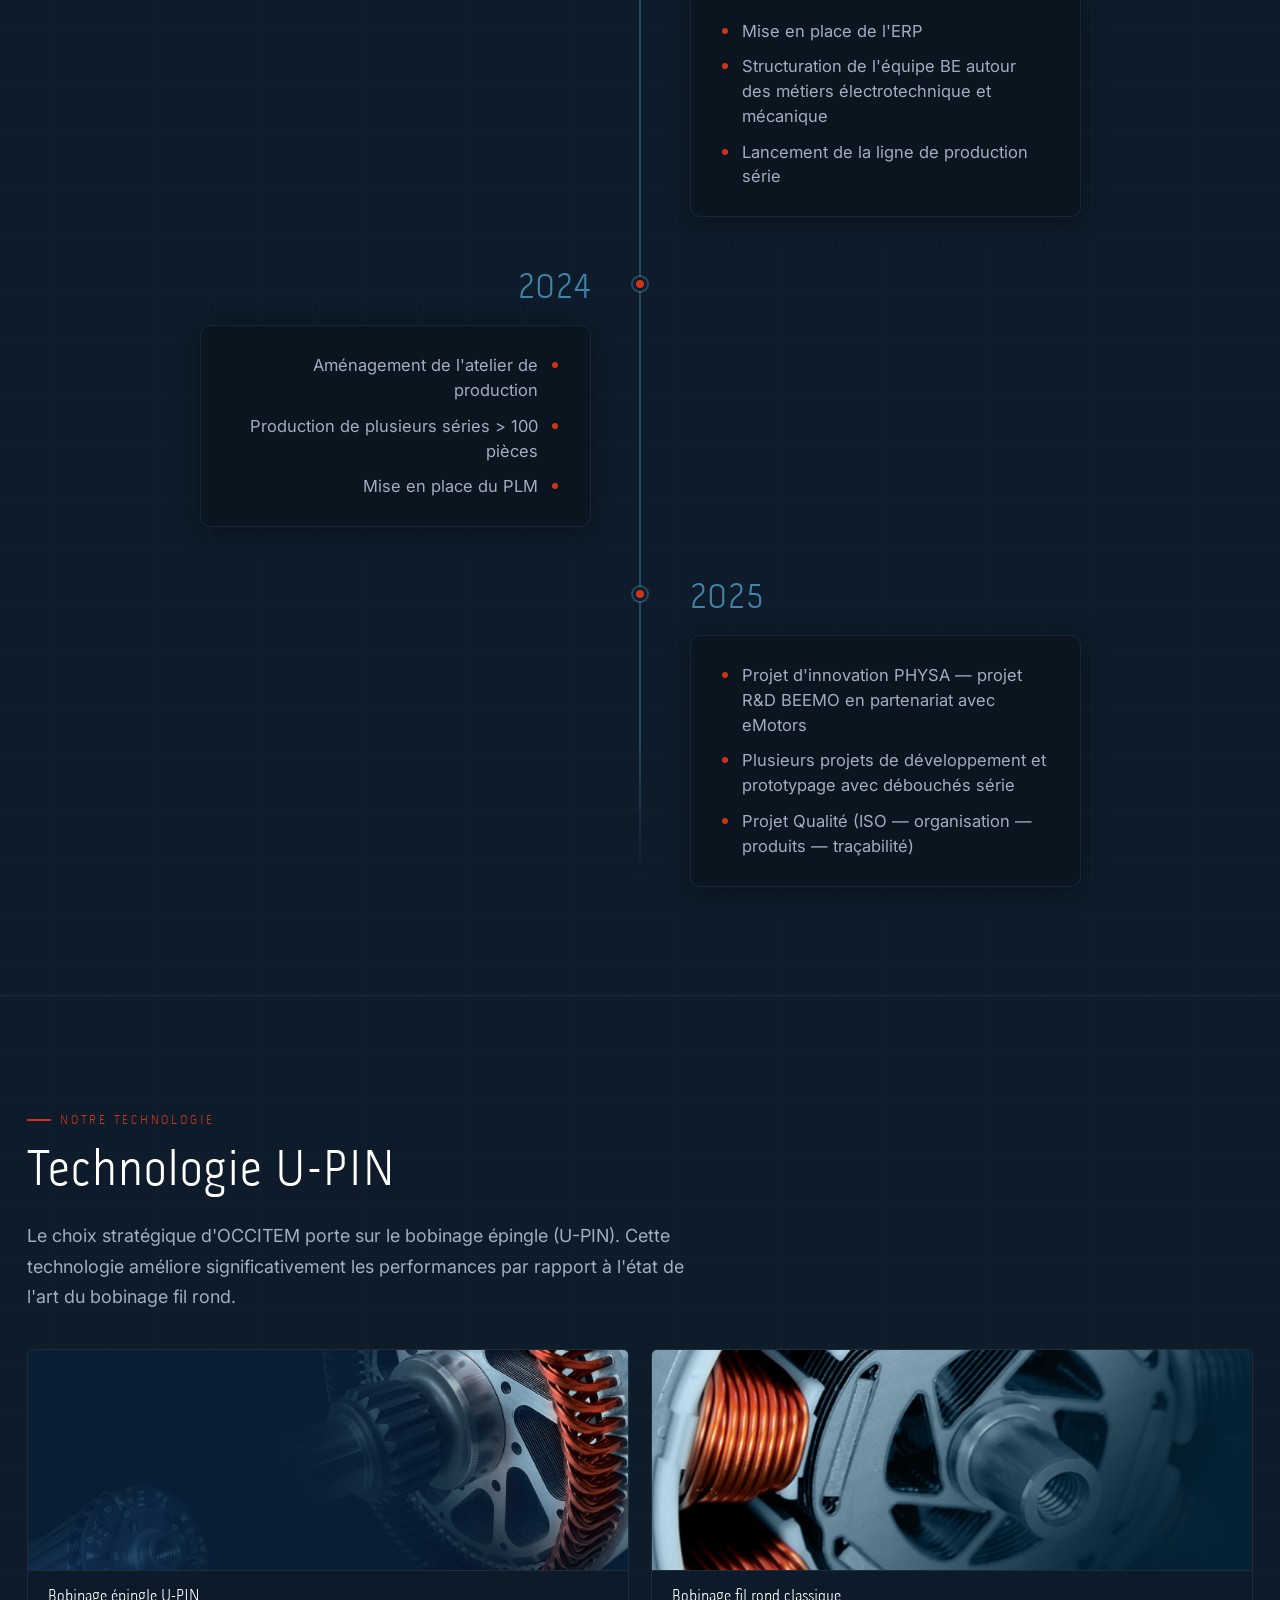
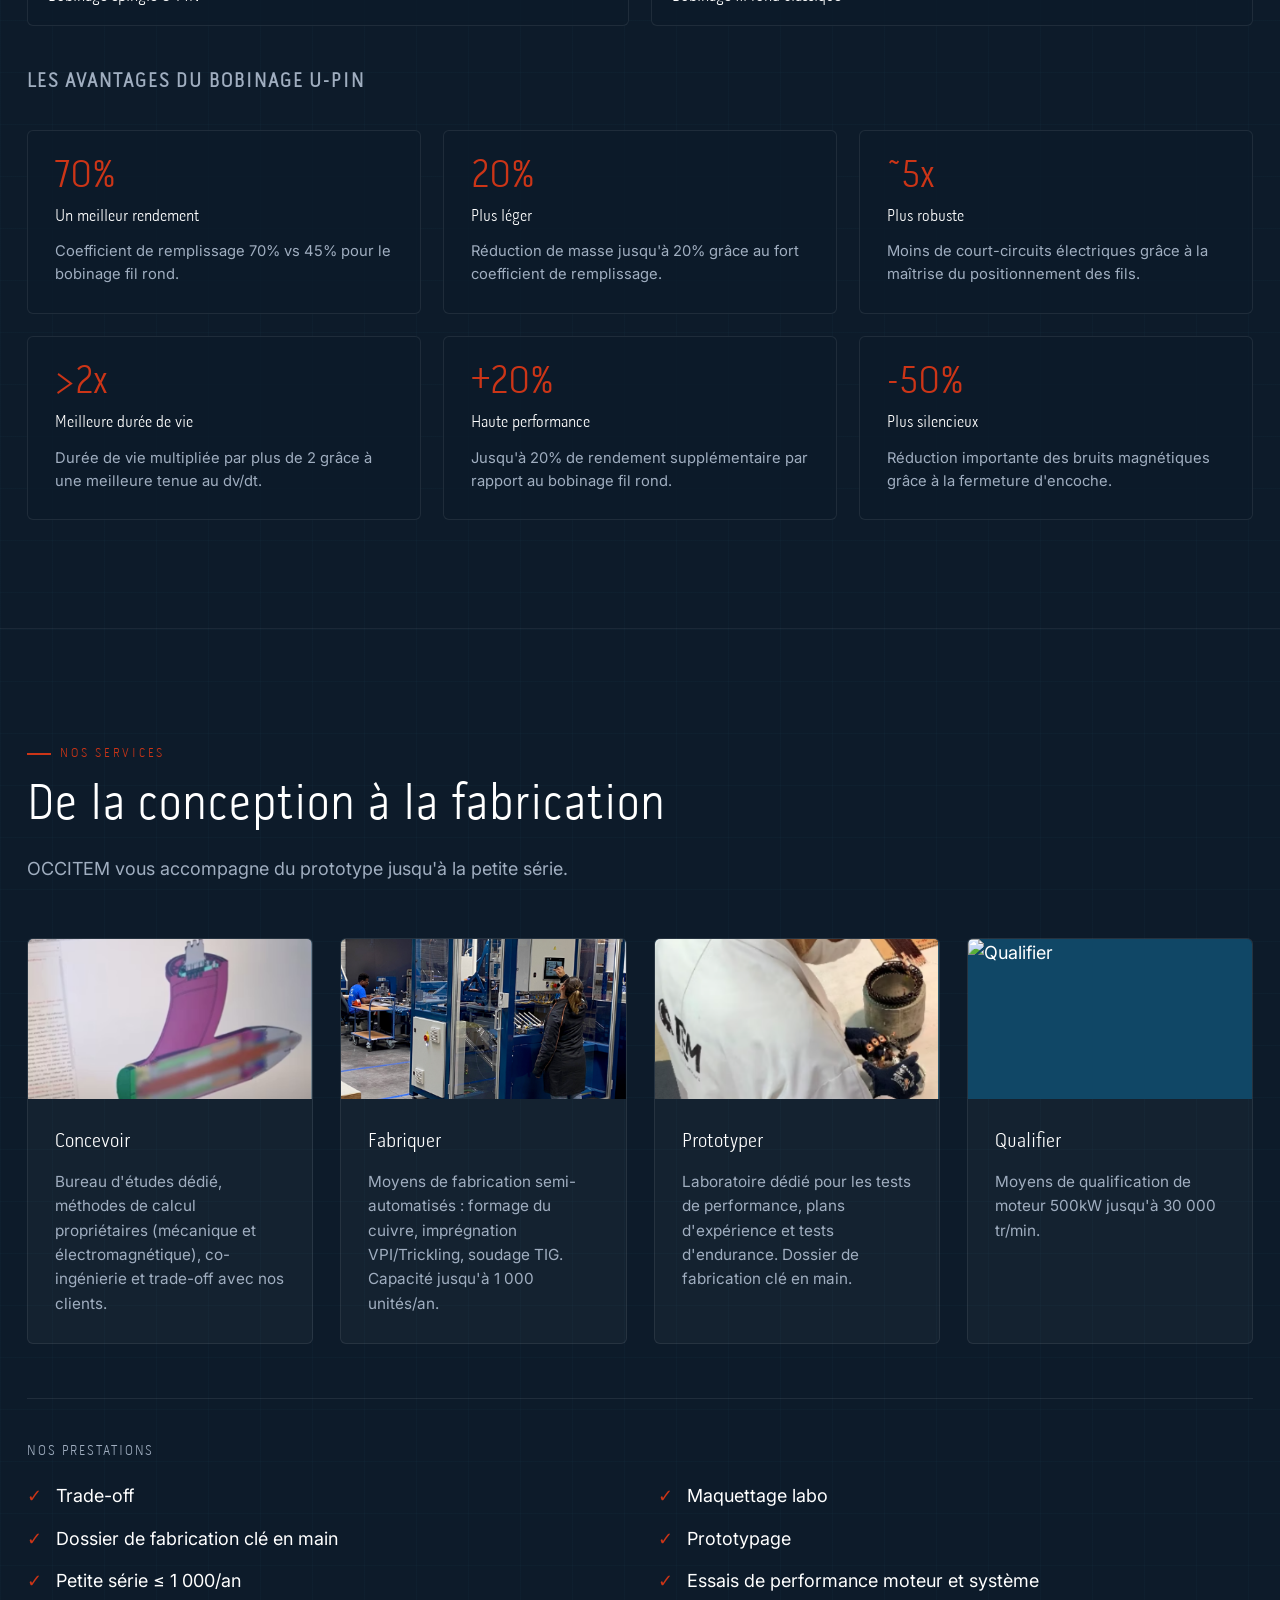
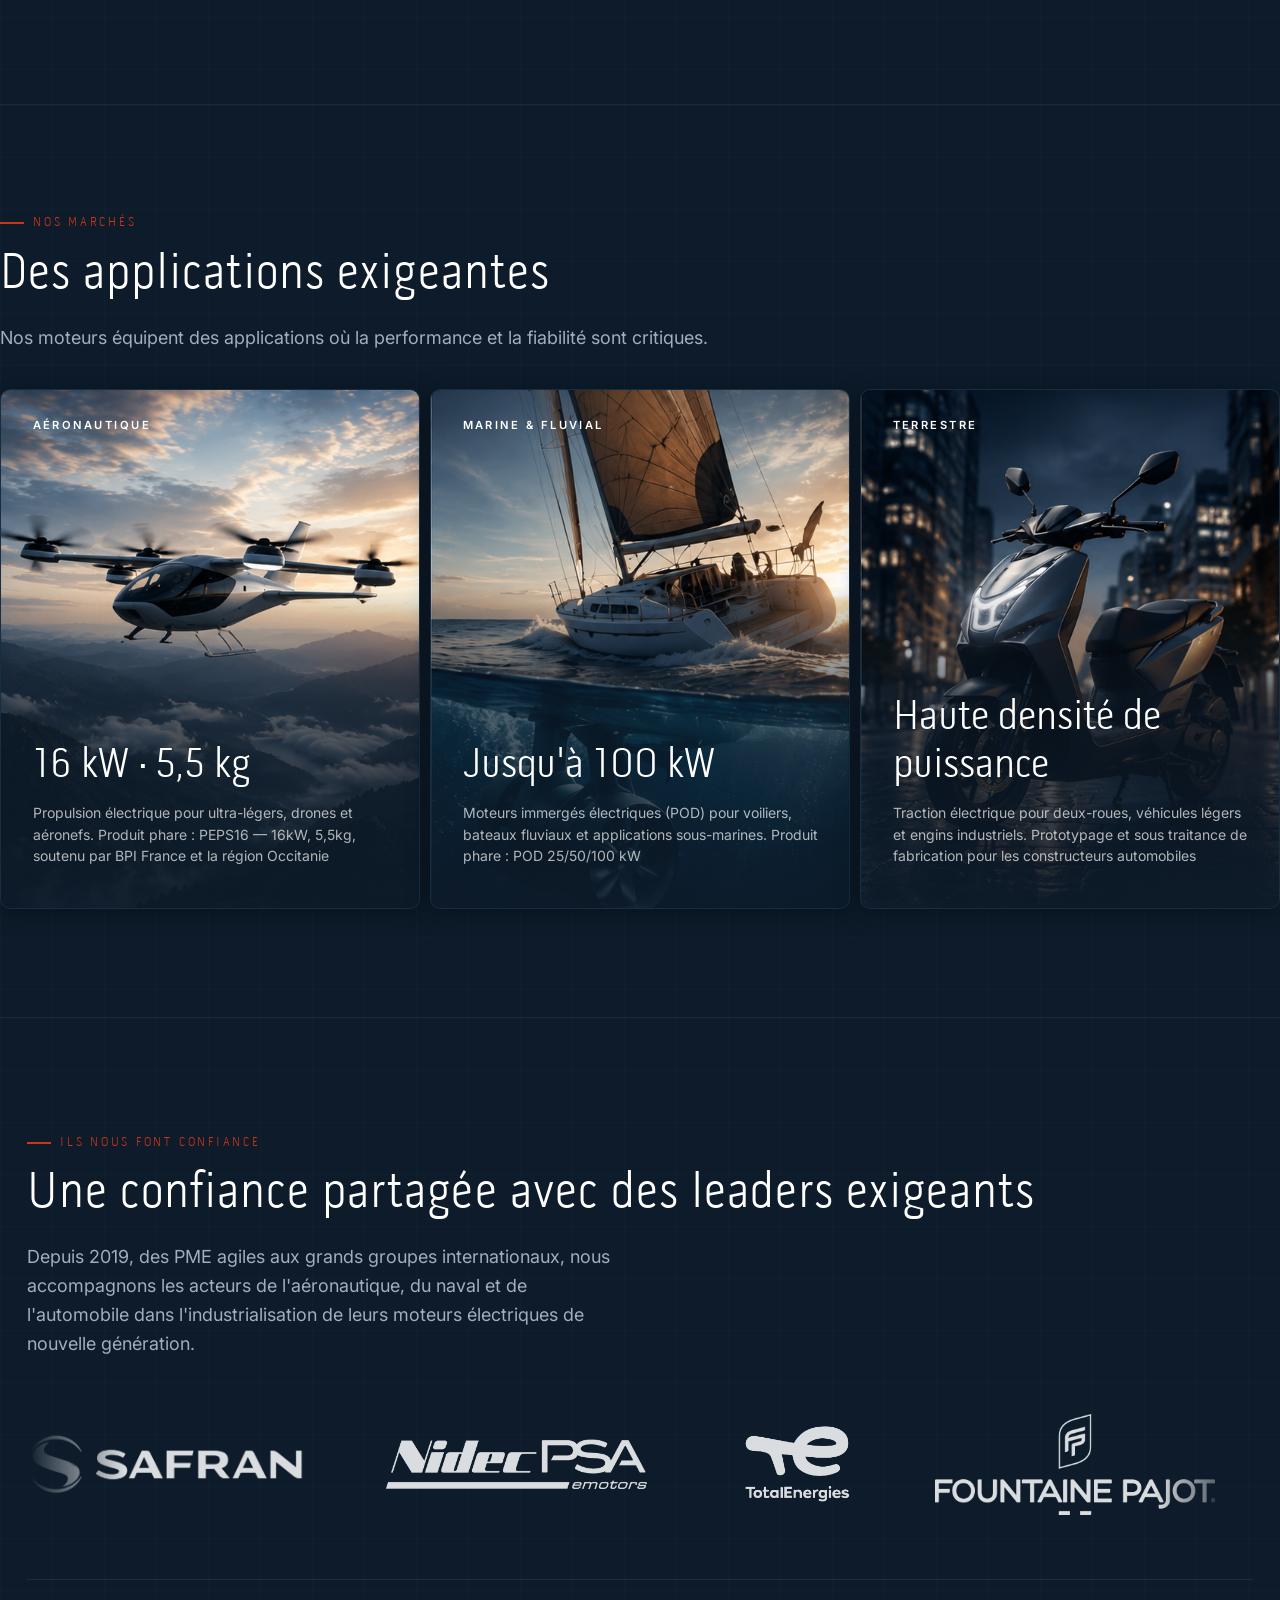
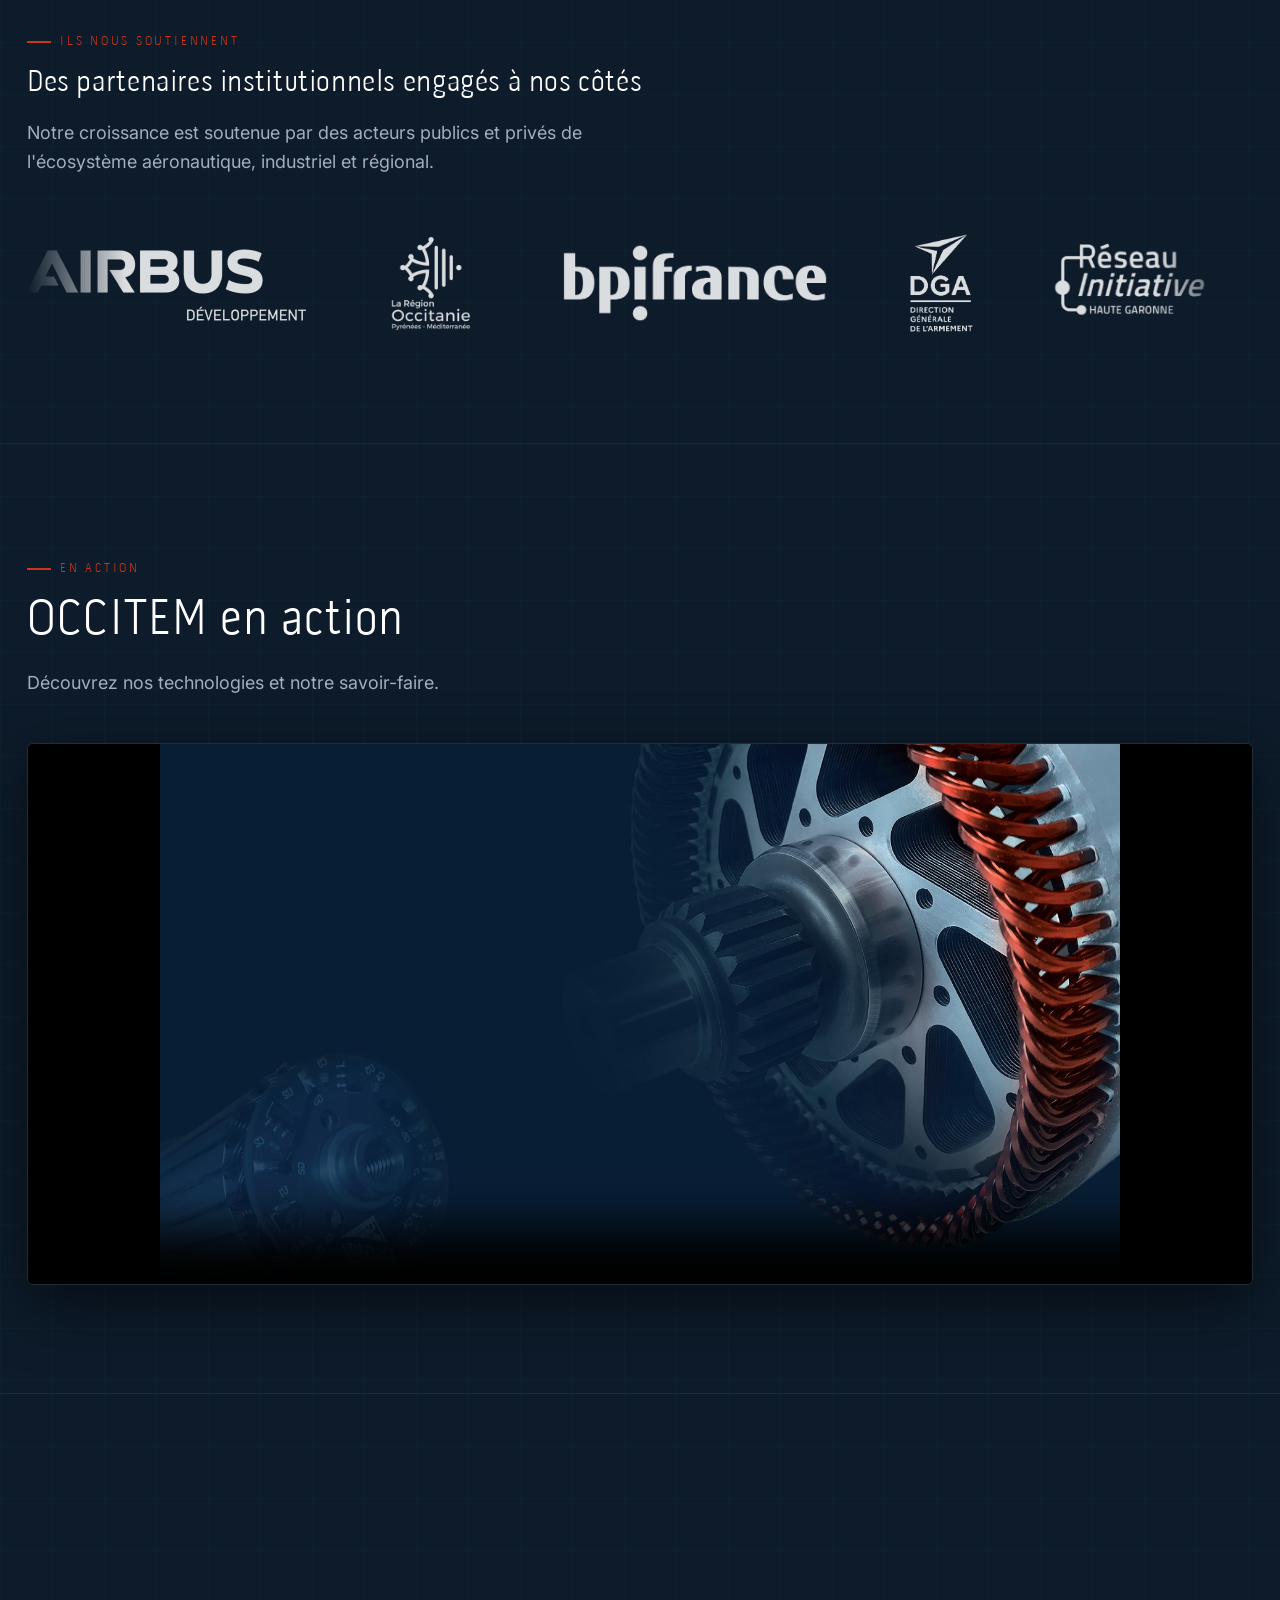
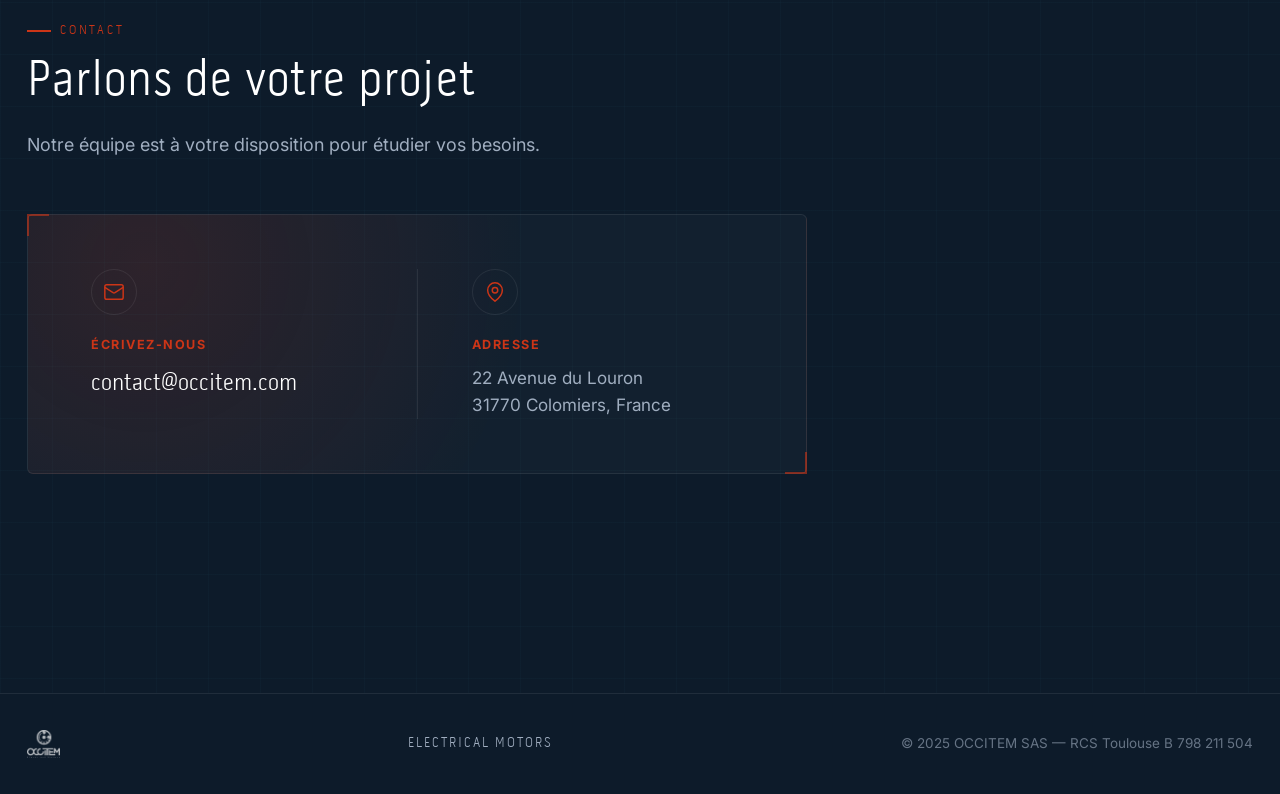
==== commit f14348a9: "feat: contact unique neutre (e-mail paramétrable) à la place des 2 fiches nominatives Suppression de" ====
--- a/index.html
+++ b/index.html
@@ -189,17 +189,26 @@
       <h2 class="section__title reveal reveal--delay-1" data-key="contact.title"></h2>
       <p class="contact__subtitle reveal reveal--delay-2" data-key="contact.subtitle"></p>
 
-      <div class="contact__grid" id="contactGrid">
-        <!-- Généré par JS depuis content.json -->
-      </div>
-
-      <div class="contact__address reveal reveal--delay-2">
-        <div class="contact__address-icon">
-          <svg xmlns="http://www.w3.org/2000/svg" width="20" height="20" viewBox="0 0 24 24" fill="none" stroke="currentColor" stroke-width="2" stroke-linecap="round" stroke-linejoin="round"><path d="M20 10c0 6-8 12-8 12s-8-6-8-12a8 8 0 0 1 16 0Z"/><circle cx="12" cy="10" r="3"/></svg>
-        </div>
-        <div>
-          <div class="contact__address-label" data-key="contact.address_label"></div>
-          <div class="contact__address-text" data-key="contact.address"></div>
+      <div class="contact-panel reveal reveal--delay-2">
+        <div class="contact-panel__corner contact-panel__corner--tl" aria-hidden="true"></div>
+        <div class="contact-panel__corner contact-panel__corner--br" aria-hidden="true"></div>
+
+        <div class="contact-panel__block">
+          <div class="contact-panel__icon">
+            <svg xmlns="http://www.w3.org/2000/svg" width="22" height="22" viewBox="0 0 24 24" fill="none" stroke="currentColor" stroke-width="1.6" stroke-linecap="round" stroke-linejoin="round"><rect width="20" height="16" x="2" y="4" rx="2"/><path d="m22 7-8.97 5.7a1.94 1.94 0 0 1-2.06 0L2 7"/></svg>
+          </div>
+          <div class="contact-panel__label" data-key="contact.email_label"></div>
+          <a class="contact-panel__email" id="contactEmail" href="#"></a>
+        </div>
+
+        <div class="contact-panel__divider" aria-hidden="true"></div>
+
+        <div class="contact-panel__block">
+          <div class="contact-panel__icon">
+            <svg xmlns="http://www.w3.org/2000/svg" width="22" height="22" viewBox="0 0 24 24" fill="none" stroke="currentColor" stroke-width="1.6" stroke-linecap="round" stroke-linejoin="round"><path d="M20 10c0 6-8 12-8 12s-8-6-8-12a8 8 0 0 1 16 0Z"/><circle cx="12" cy="10" r="3"/></svg>
+          </div>
+          <div class="contact-panel__label" data-key="contact.address_label"></div>
+          <div class="contact-panel__text" data-key="contact.address"></div>
         </div>
       </div>
     </div>
--- a/style.css
+++ b/style.css
@@ -920,74 +920,82 @@
   color: var(--muted);
   margin-bottom: 3rem;
 }
-.contact__grid {
-  display: grid;
-  grid-template-columns: 1fr 1fr;
-  gap: 1.5rem;
-  margin-bottom: 2.5rem;
-}
-.contact-card {
-  background: rgba(255,255,255,0.03);
+
+.contact-panel {
+  position: relative;
+  display: flex;
+  align-items: stretch;
+  gap: 3rem;
+  max-width: 780px;
+  padding: 3rem 3.5rem;
+  background:
+    radial-gradient(circle at 15% 20%, var(--accent-dim), transparent 55%),
+    rgba(255,255,255,0.025);
   border: 1px solid var(--border);
   border-radius: var(--radius);
-  padding: 2rem;
   transition: border-color var(--transition), box-shadow var(--transition);
 }
-.contact-card:hover {
+.contact-panel:hover {
   border-color: var(--accent);
-  box-shadow: 0 8px 24px rgba(0,0,0,0.3);
-}
-.contact-card__name {
-  font-family: var(--font-title);
-  font-size: 1.15rem;
-  font-weight: 300;
-  color: var(--white);
-  margin-bottom: 0.2rem;
-}
-.contact-card__role {
-  font-size: 0.8rem;
-  font-weight: 600;
+  box-shadow: 0 12px 36px rgba(0,0,0,0.35);
+}
+.contact-panel__corner {
+  position: absolute;
+  width: 22px;
+  height: 22px;
+  border: 2px solid var(--accent);
+  opacity: 0.6;
+}
+.contact-panel__corner--tl { top: -1px; left: -1px; border-right: none; border-bottom: none; }
+.contact-panel__corner--br { bottom: -1px; right: -1px; border-left: none; border-top: none; }
+
+.contact-panel__block {
+  flex: 1;
+  min-width: 0;
+}
+.contact-panel__icon {
+  display: flex;
+  align-items: center;
+  justify-content: center;
+  width: 46px;
+  height: 46px;
+  margin-bottom: 1.1rem;
   color: var(--accent);
-  letter-spacing: 0.08em;
-  text-transform: uppercase;
-  margin-bottom: 1.25rem;
-}
-.contact-card__links { display: flex; flex-direction: column; gap: 0.5rem; }
-.contact-card__link {
-  display: flex;
-  align-items: center;
-  gap: 0.6rem;
-  font-size: 0.9rem;
-  color: var(--muted);
-  transition: color var(--transition);
-}
-.contact-card__link:hover { color: var(--white); }
-.contact-card__link svg { flex-shrink: 0; color: var(--accent); }
-
-.contact__address {
-  display: flex;
-  align-items: flex-start;
-  gap: 0.75rem;
-  padding: 1.5rem;
-  background: rgba(255,255,255,0.02);
   border: 1px solid var(--border);
-  border-radius: var(--radius);
-  max-width: 360px;
-}
-.contact__address-icon { color: var(--accent); flex-shrink: 0; margin-top: 2px; }
-.contact__address-label {
+  border-radius: 50%;
+}
+.contact-panel__label {
   font-size: 0.7rem;
   font-weight: 700;
   letter-spacing: 0.12em;
   text-transform: uppercase;
   color: var(--accent);
-  margin-bottom: 0.3rem;
-}
-.contact__address-text {
-  font-size: 0.9rem;
+  margin-bottom: 0.5rem;
+}
+.contact-panel__email {
+  display: inline-block;
+  font-family: var(--font-title);
+  font-size: clamp(1.1rem, 2vw, 1.4rem);
+  font-weight: 300;
+  color: var(--white);
+  word-break: break-word;
+  border-bottom: 1px solid transparent;
+  transition: color var(--transition), border-color var(--transition);
+}
+.contact-panel__email:hover {
+  color: var(--accent);
+  border-color: var(--accent);
+}
+.contact-panel__text {
+  font-size: 0.95rem;
   color: var(--muted);
   white-space: pre-line;
   line-height: 1.6;
+}
+.contact-panel__divider {
+  width: 1px;
+  background: var(--border);
+  flex-shrink: 0;
 }
 
 /* ============================================================
@@ -1278,7 +1286,9 @@
   .services__grid { grid-template-columns: 1fr; }
   .markets__grid { grid-template-columns: 1fr; min-height: unset; }
   .market-card { min-height: 320px; }
-  .contact__grid { grid-template-columns: 1fr; }
+
+  .contact-panel { flex-direction: column; gap: 2rem; padding: 2.25rem 1.75rem; }
+  .contact-panel__divider { width: 100%; height: 1px; }
 
   .offer-modal { padding: 1rem; }
   .offer-modal__dialog { padding: 1.75rem; }
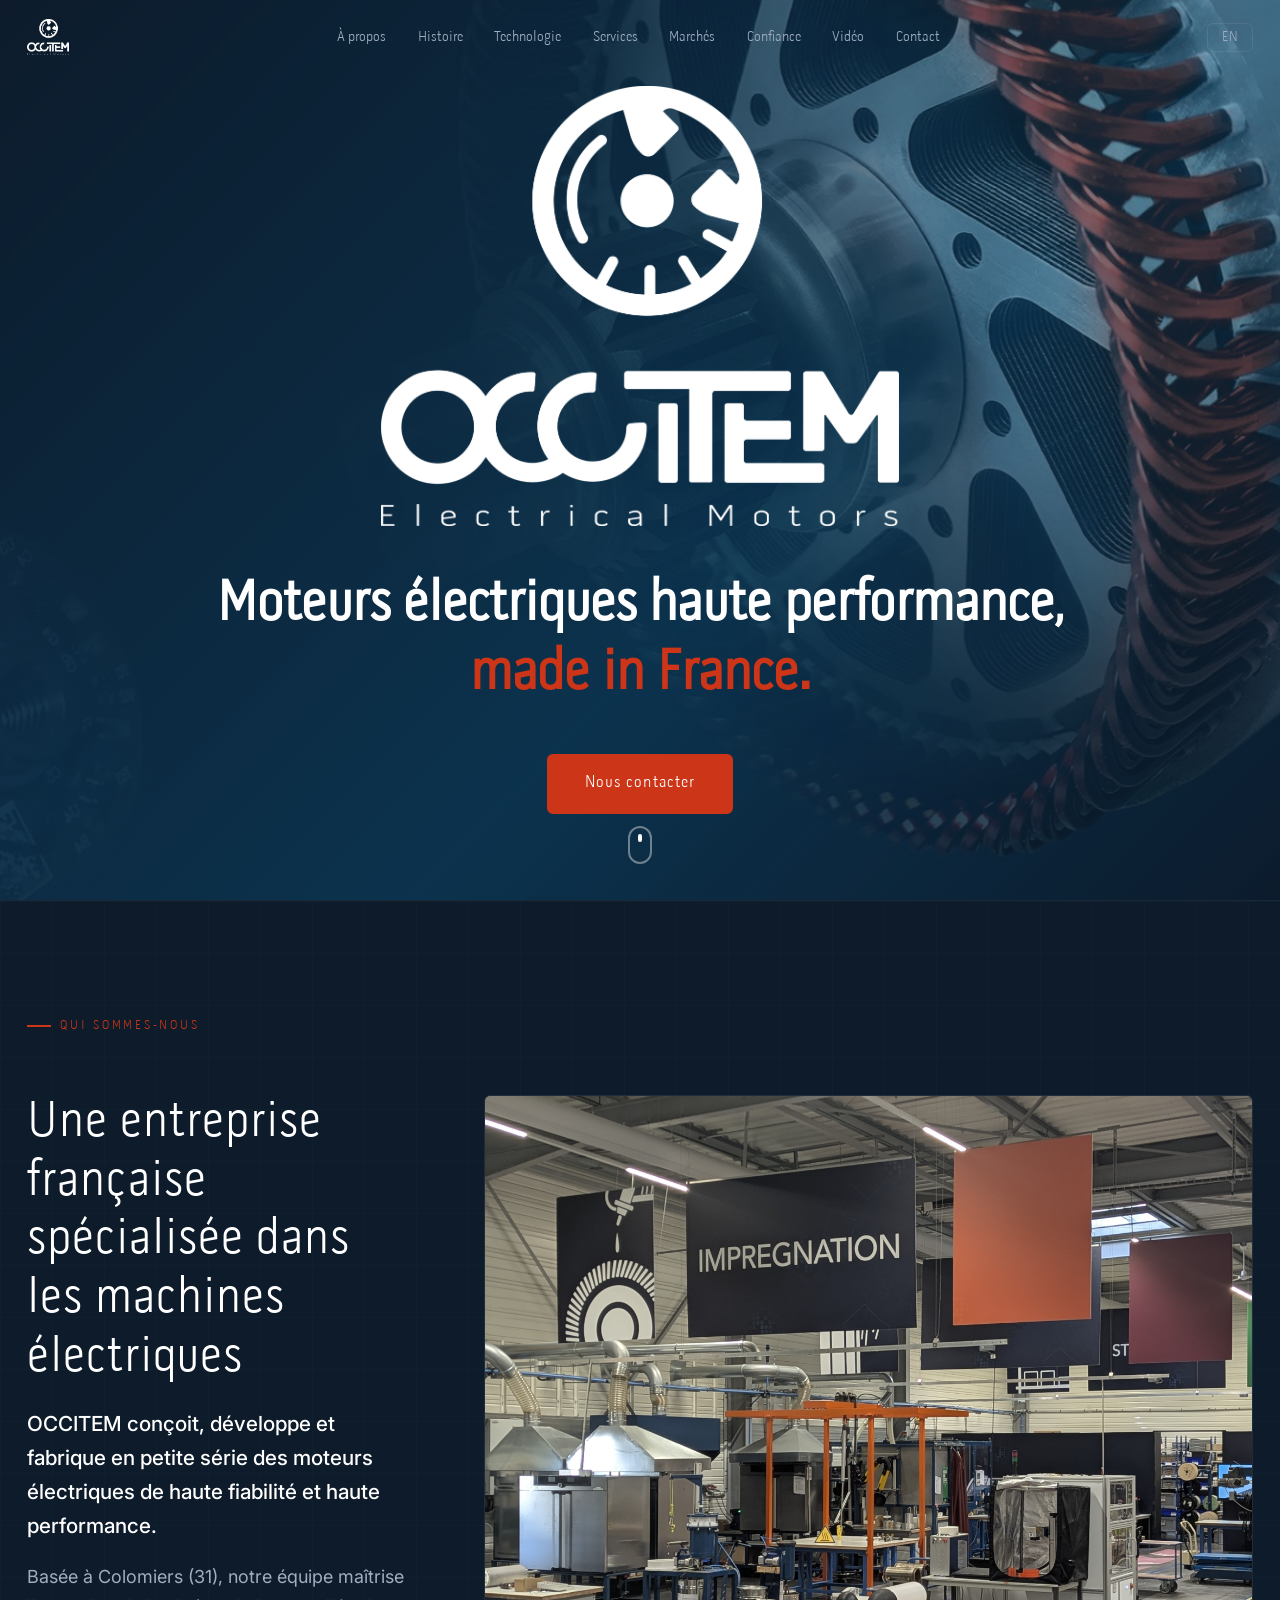
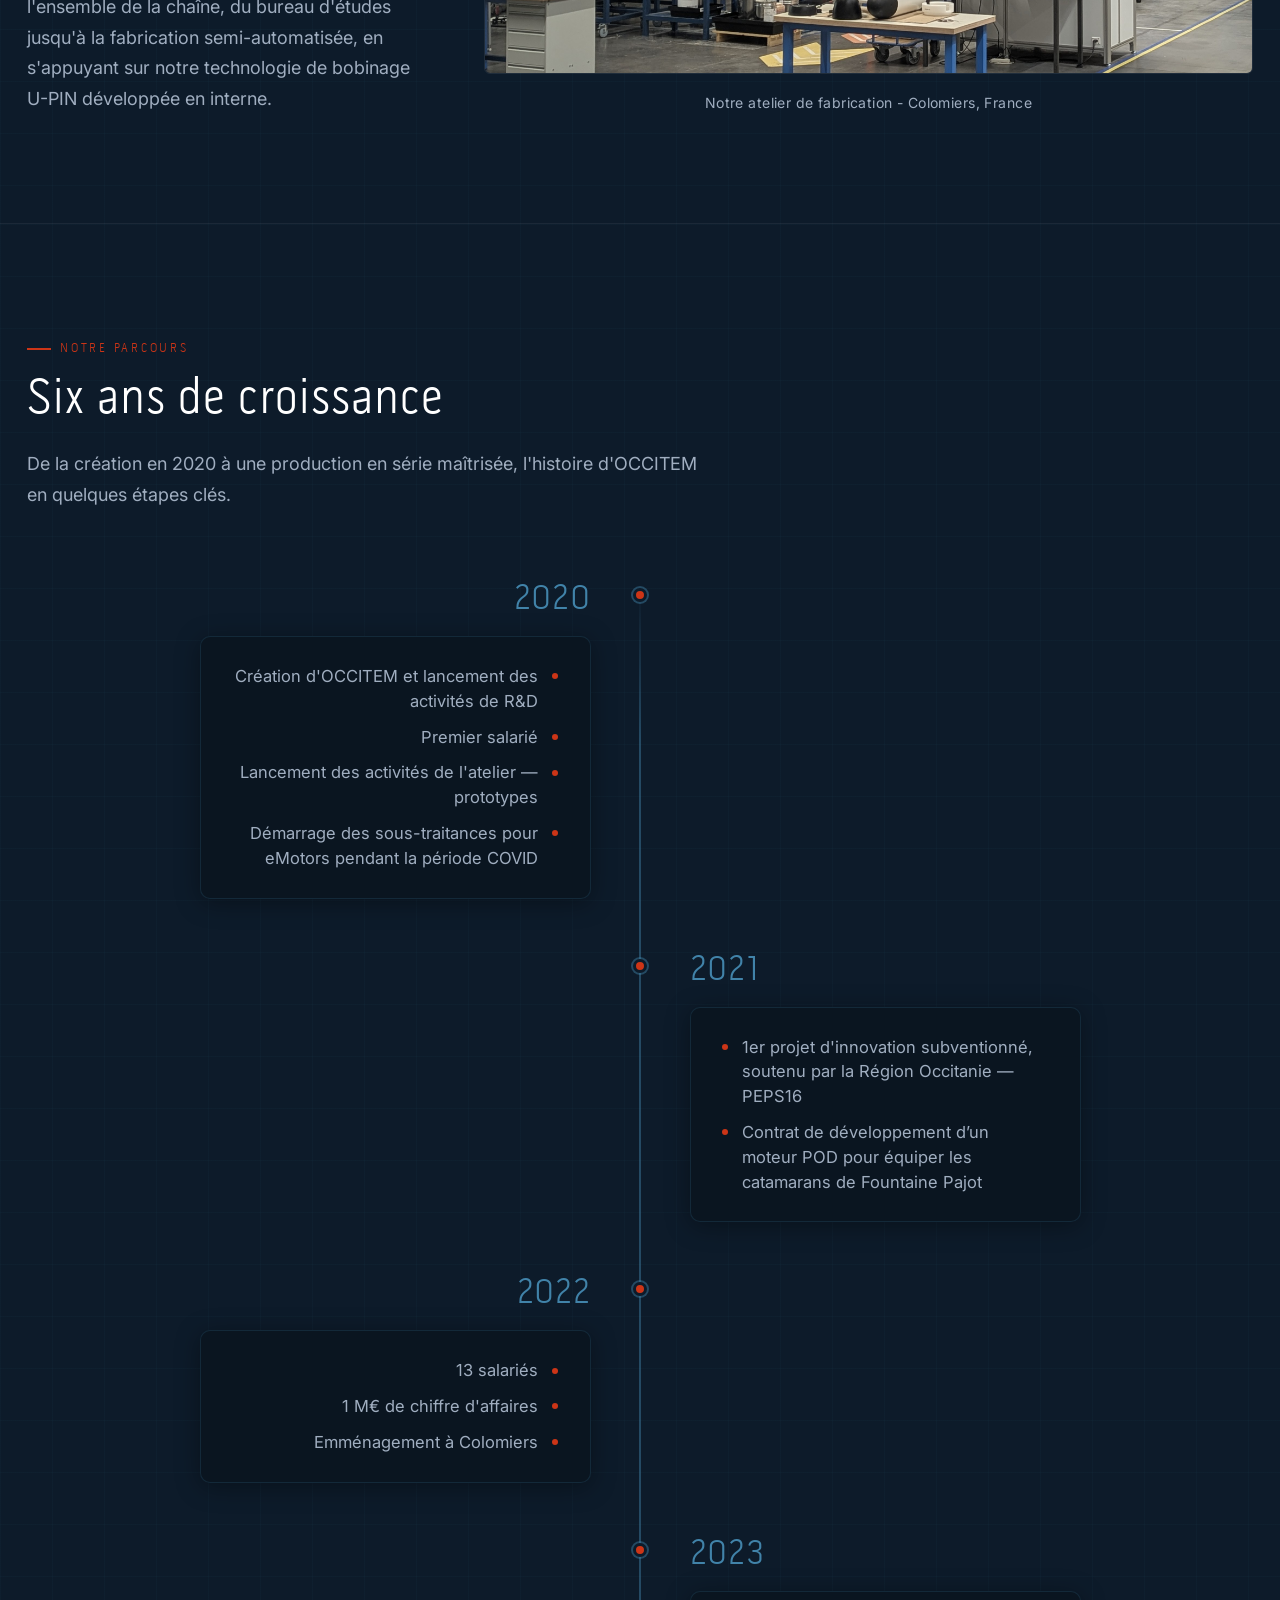
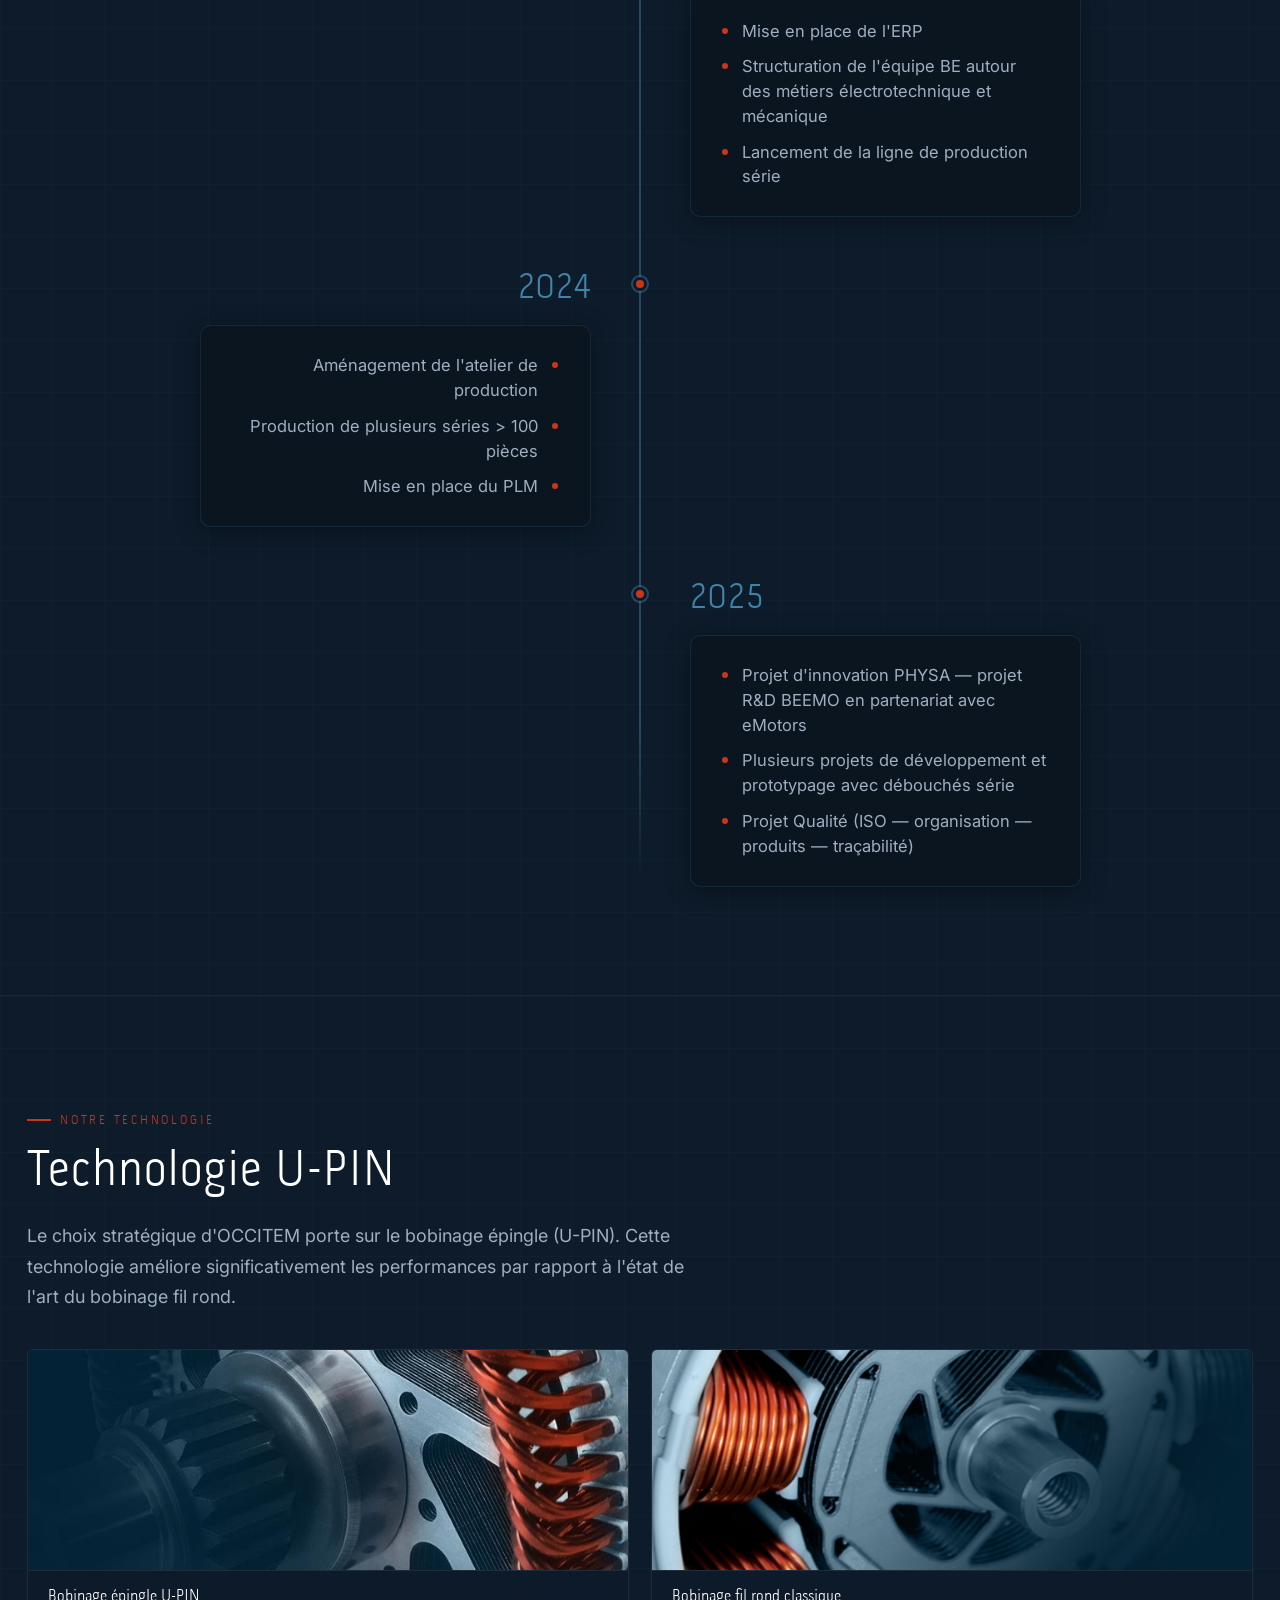
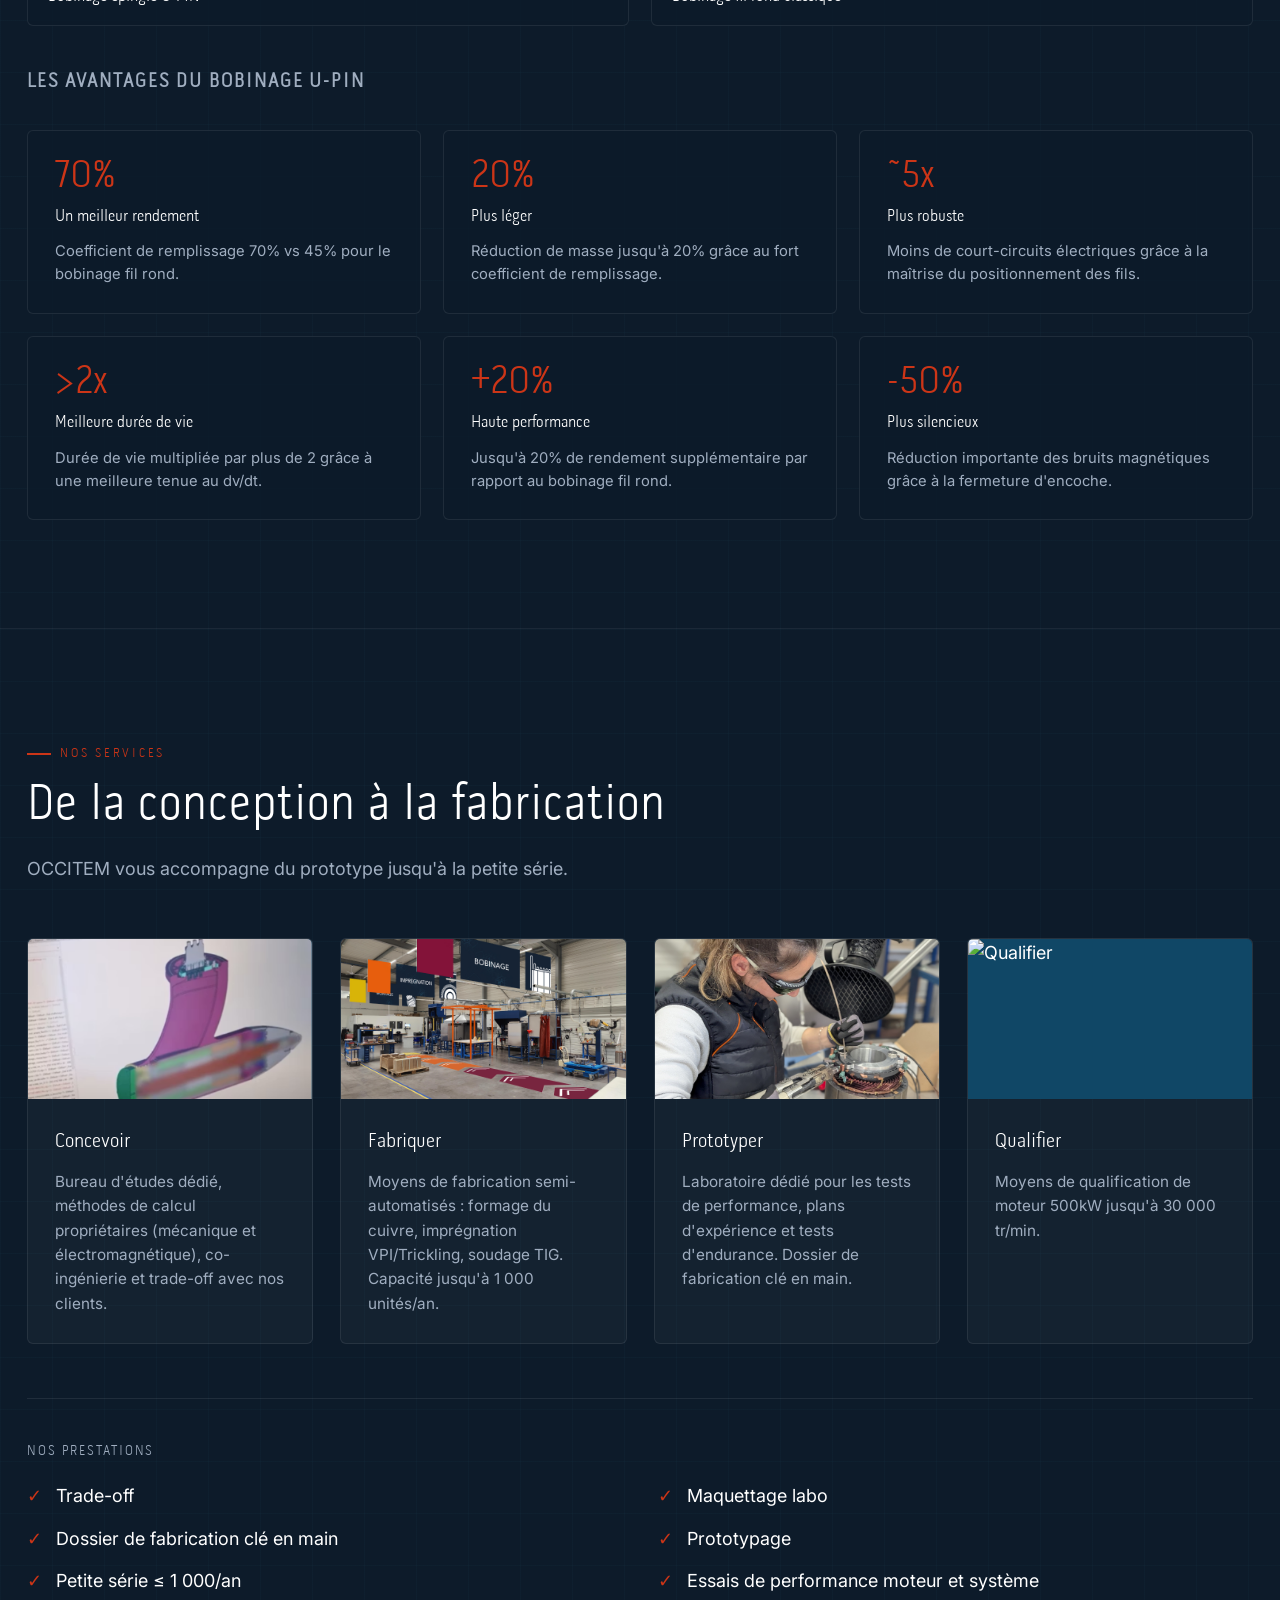
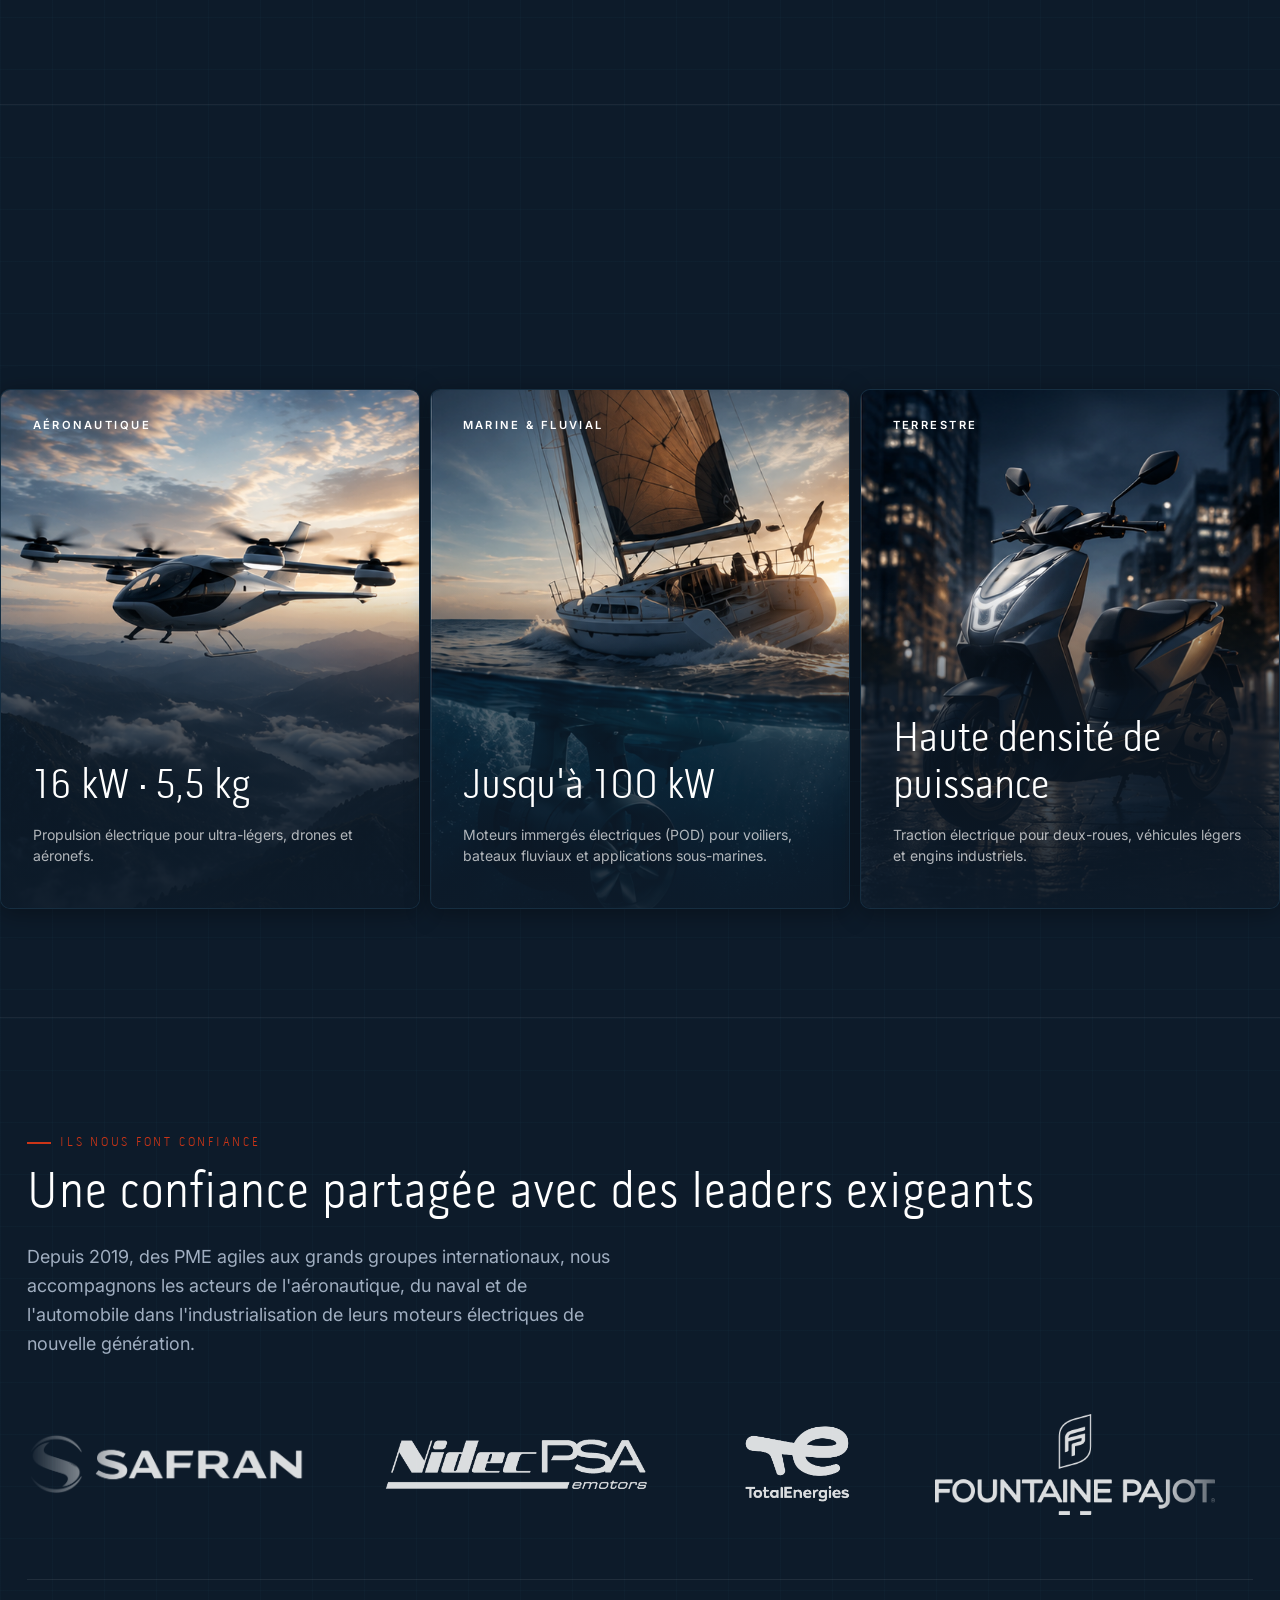
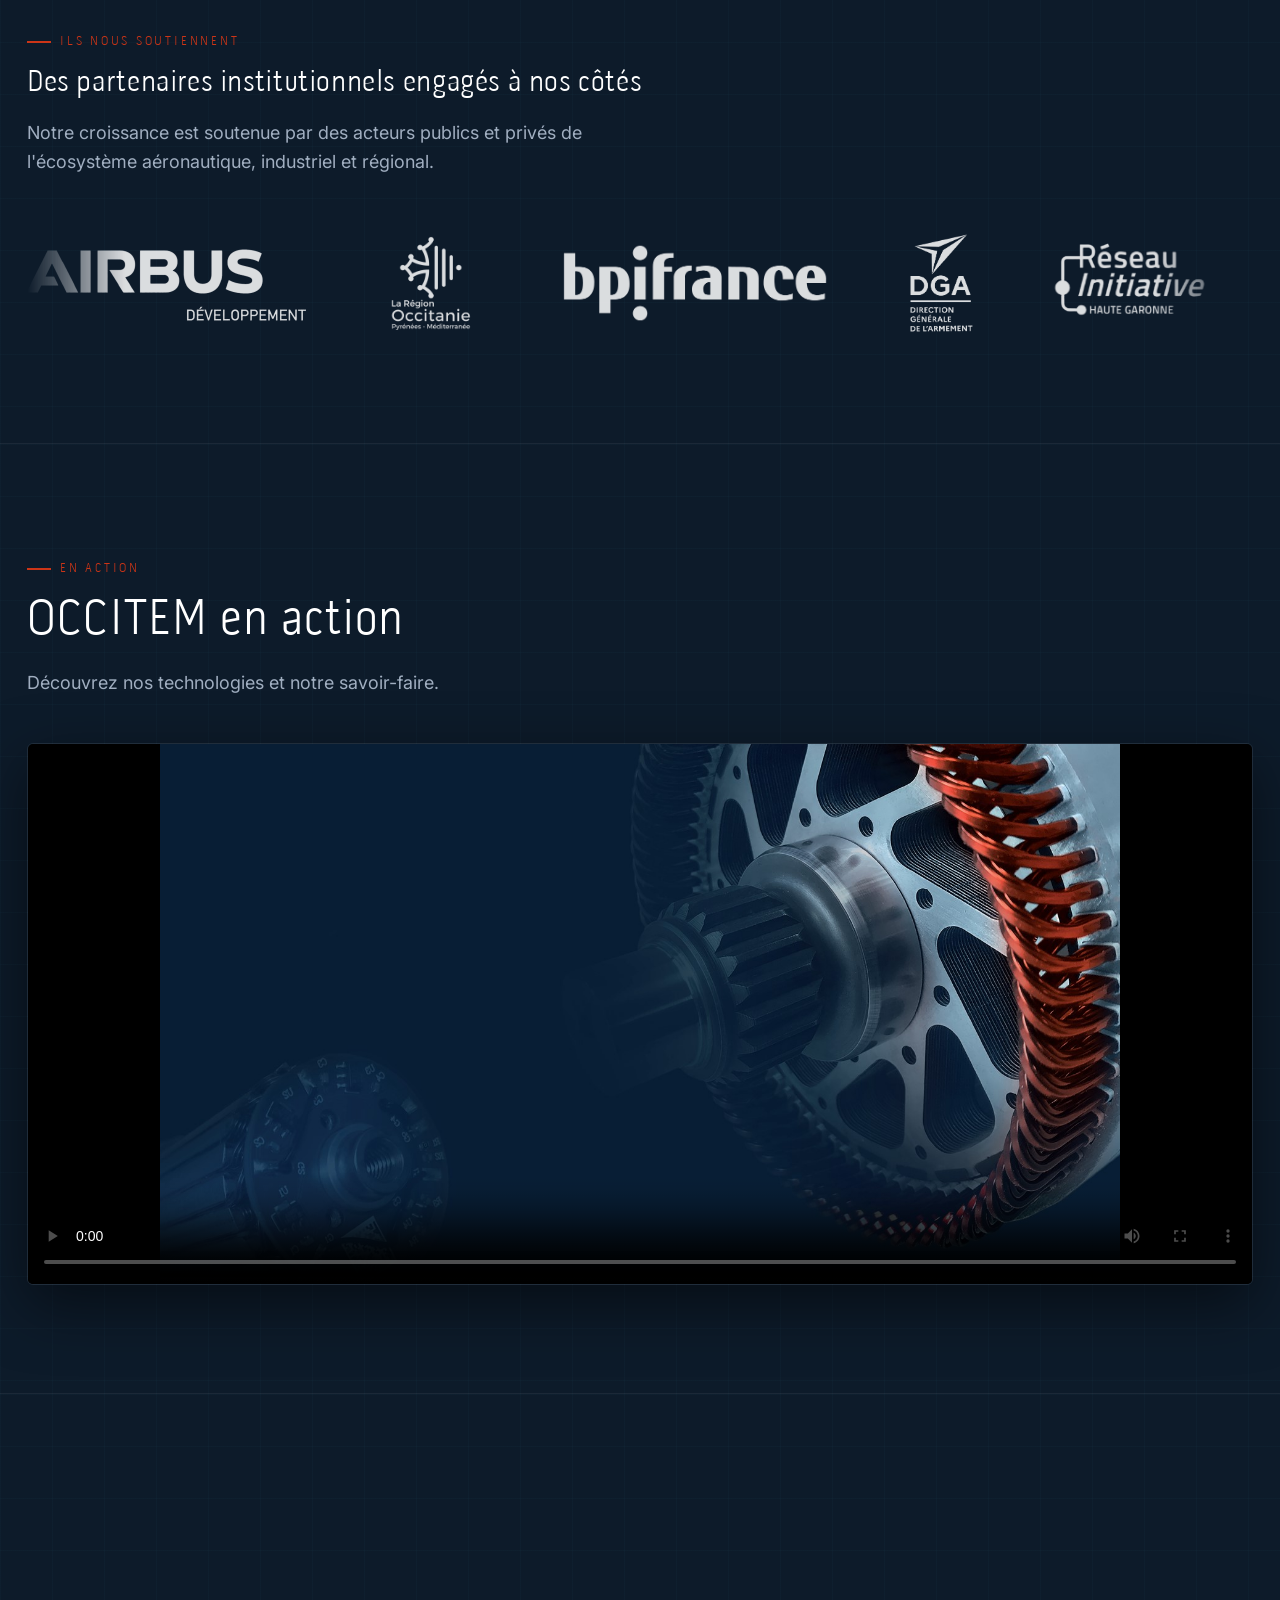
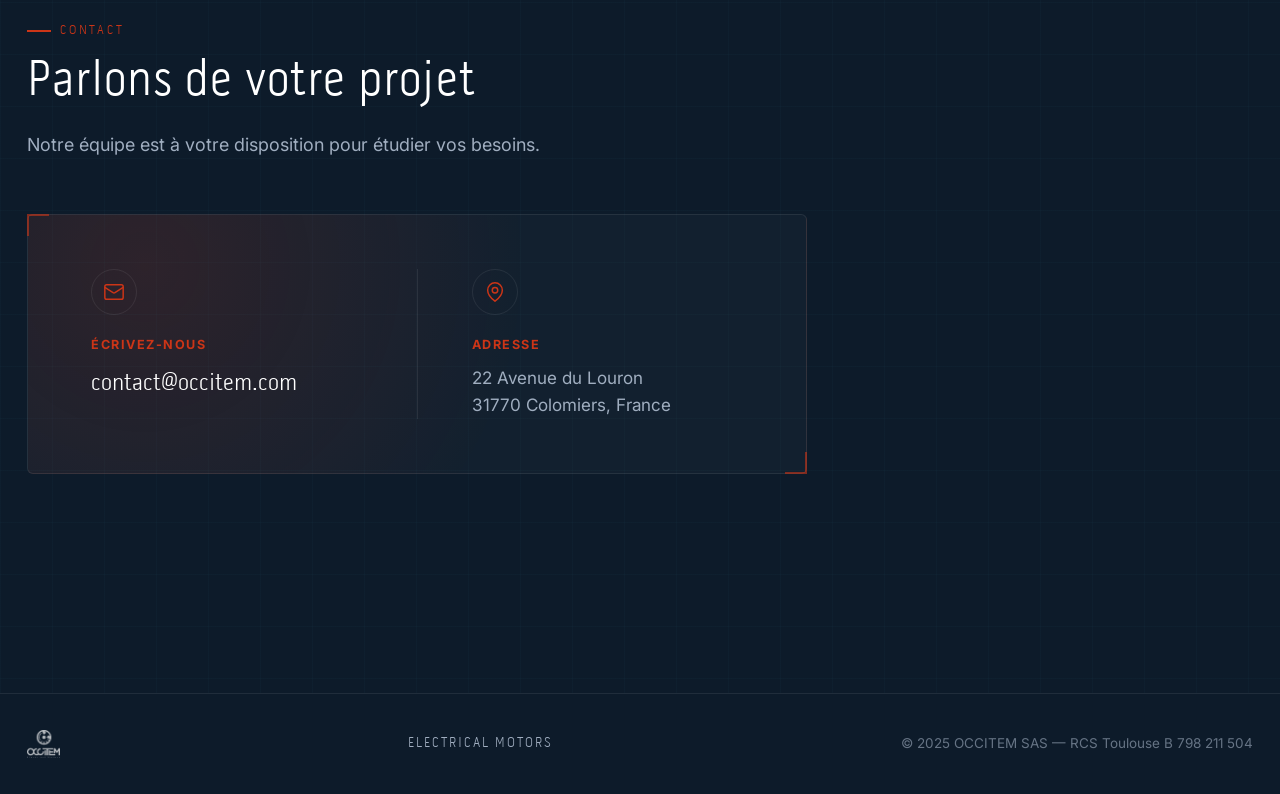
==== commit bd472d1f: "fix(dark-mode): déclare color-scheme dark pour désactiver le forçage Android Sans meta color-scheme," ====
--- a/index.html
+++ b/index.html
@@ -3,6 +3,7 @@
 <head>
   <meta charset="UTF-8">
   <meta name="viewport" content="width=device-width, initial-scale=1.0">
+  <meta name="color-scheme" content="dark">
   <title>OCCITEM — Electrical Motors</title>
   <meta name="description" content="OCCITEM conçoit, développe et fabrique des moteurs électriques haute performance en petite série. Technologie U-PIN, made in France.">
   <link rel="preconnect" href="https://fonts.googleapis.com">
--- a/style.css
+++ b/style.css
@@ -14,6 +14,7 @@
    VARIABLES
    ============================================================ */
 :root {
+  color-scheme: dark;
   --bg:         #0d1b2a;
   --bg-alt:     #0a1520;
   --blue:       #104766;
@@ -165,13 +166,26 @@
   right: 0;
   z-index: 100;
   padding: 1rem 0;
-  transition: background var(--transition), padding var(--transition), backdrop-filter var(--transition);
+  transition: padding var(--transition);
+}
+/* Le fond flouté vit sur ::before (et non sur .nav) : un backdrop-filter posé
+   directement sur .nav ferait de .nav le containing block de tout descendant
+   position:fixed (dont le menu mobile .nav__links.open), qui se retrouverait
+   alors coincé sur la hauteur de la barre nav au lieu de couvrir l'écran. */
+.nav::before {
+  content: '';
+  position: absolute;
+  inset: 0;
+  z-index: -1;
+  transition: background var(--transition), backdrop-filter var(--transition);
 }
 .nav.scrolled {
+  padding: 0.6rem 0;
+  border-bottom: 1px solid var(--border);
+}
+.nav.scrolled::before {
   background: rgba(13, 27, 42, 0.95);
   backdrop-filter: blur(10px);
-  padding: 0.6rem 0;
-  border-bottom: 1px solid var(--border);
 }
 .nav__inner {
   display: flex;
@@ -713,6 +727,7 @@
   box-shadow: 0 4px 24px rgba(0,0,0,0.35);
   background: var(--bg);
   transition: box-shadow 0.4s ease;
+  -webkit-perspective: 1600px;
   perspective: 1600px;
 }
 .market-card:hover {
@@ -736,10 +751,12 @@
   width: 100%;
   height: 100%;
   min-height: inherit;
+  -webkit-transform-style: preserve-3d;
   transform-style: preserve-3d;
   transition: transform 0.7s cubic-bezier(0.4, 0.2, 0.2, 1);
 }
 .market-card.is-flipped .market-card__inner {
+  -webkit-transform: rotateY(180deg);
   transform: rotateY(180deg);
 }
 .market-card__face {
@@ -747,9 +764,11 @@
   inset: 0;
   display: flex;
   flex-direction: column;
+  -webkit-backface-visibility: hidden;
   backface-visibility: hidden;
 }
 .market-card__face--back {
+  -webkit-transform: rotateY(180deg);
   transform: rotateY(180deg);
 }
 .market-card__bg {
@@ -1004,6 +1023,15 @@
 .careers {
   min-height: auto;
   padding-top: 8rem;
+}
+.careers__preview-banner {
+  background: rgba(204, 53, 23, 0.12);
+  border: 1px solid var(--accent);
+  color: var(--accent);
+  font-size: 0.85rem;
+  padding: 0.75rem 1rem;
+  border-radius: 4px;
+  margin-bottom: 2rem;
 }
 .careers__back {
   display: inline-block;
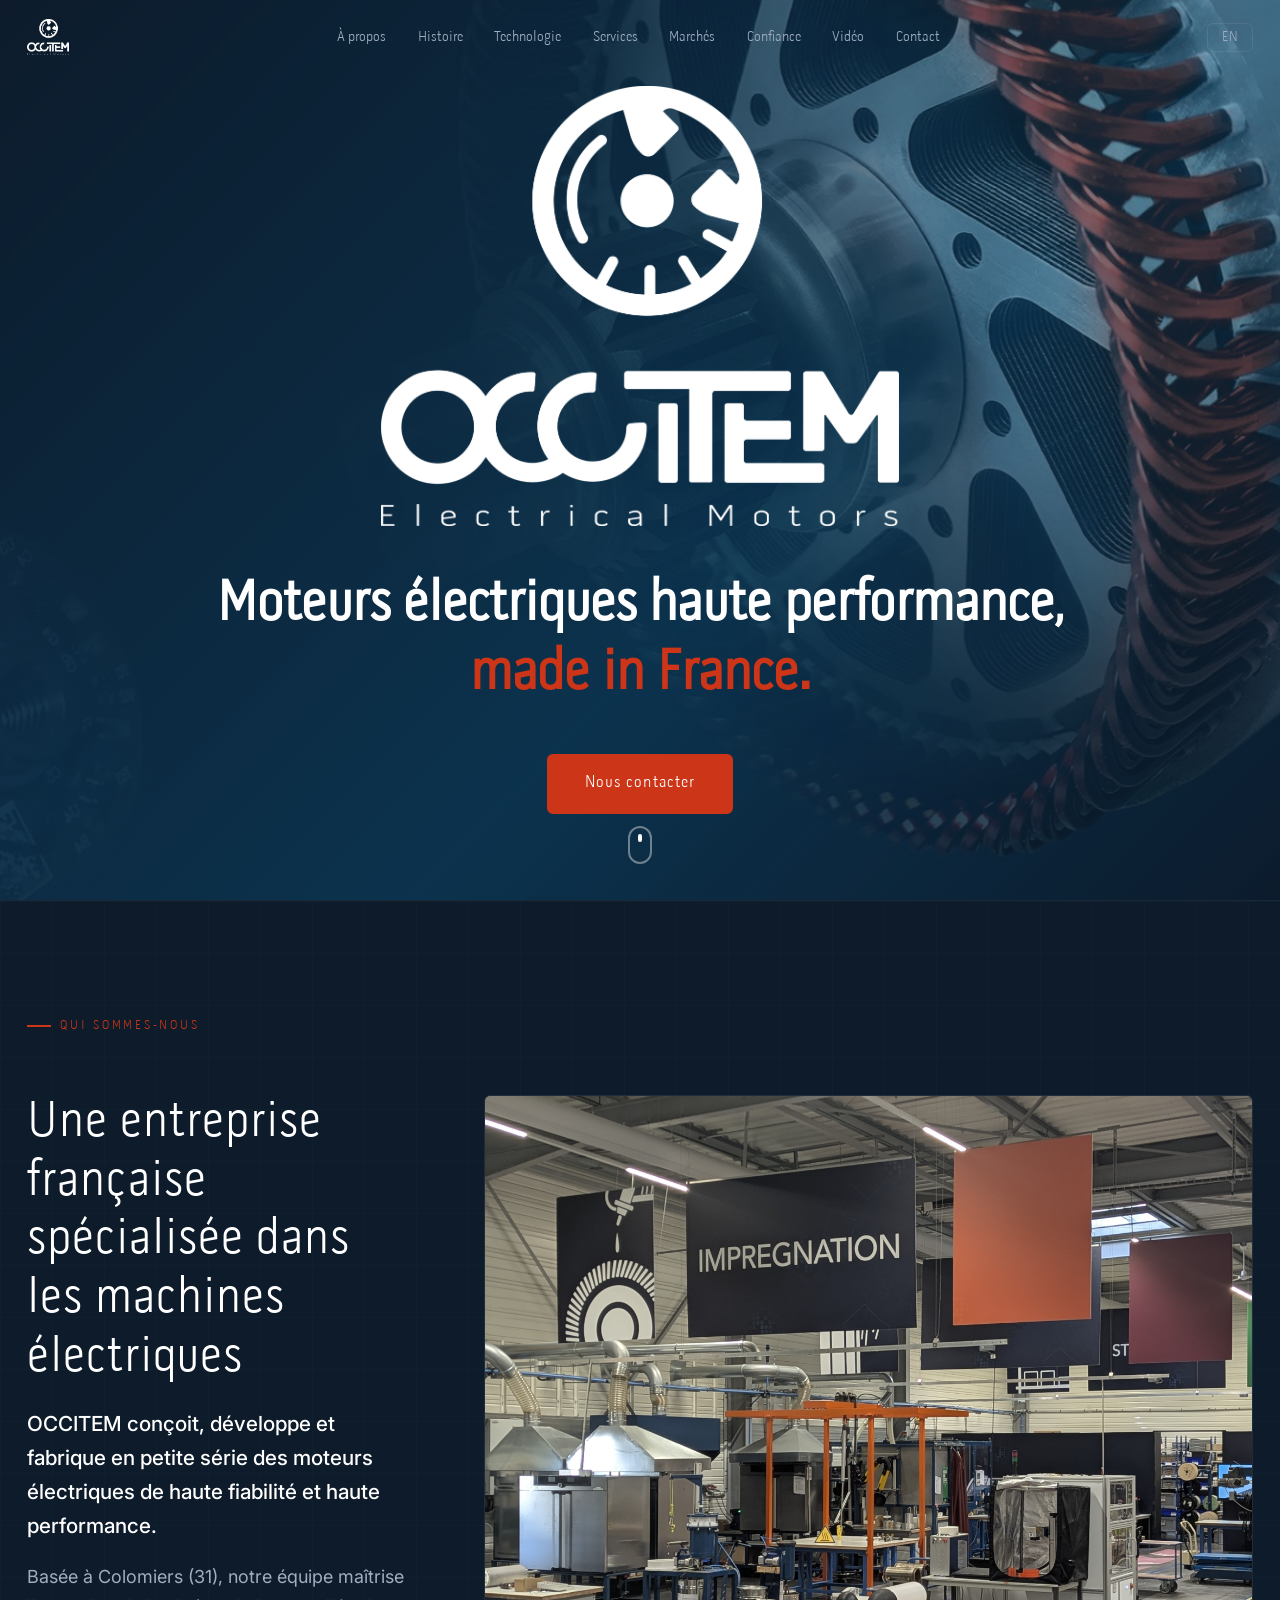
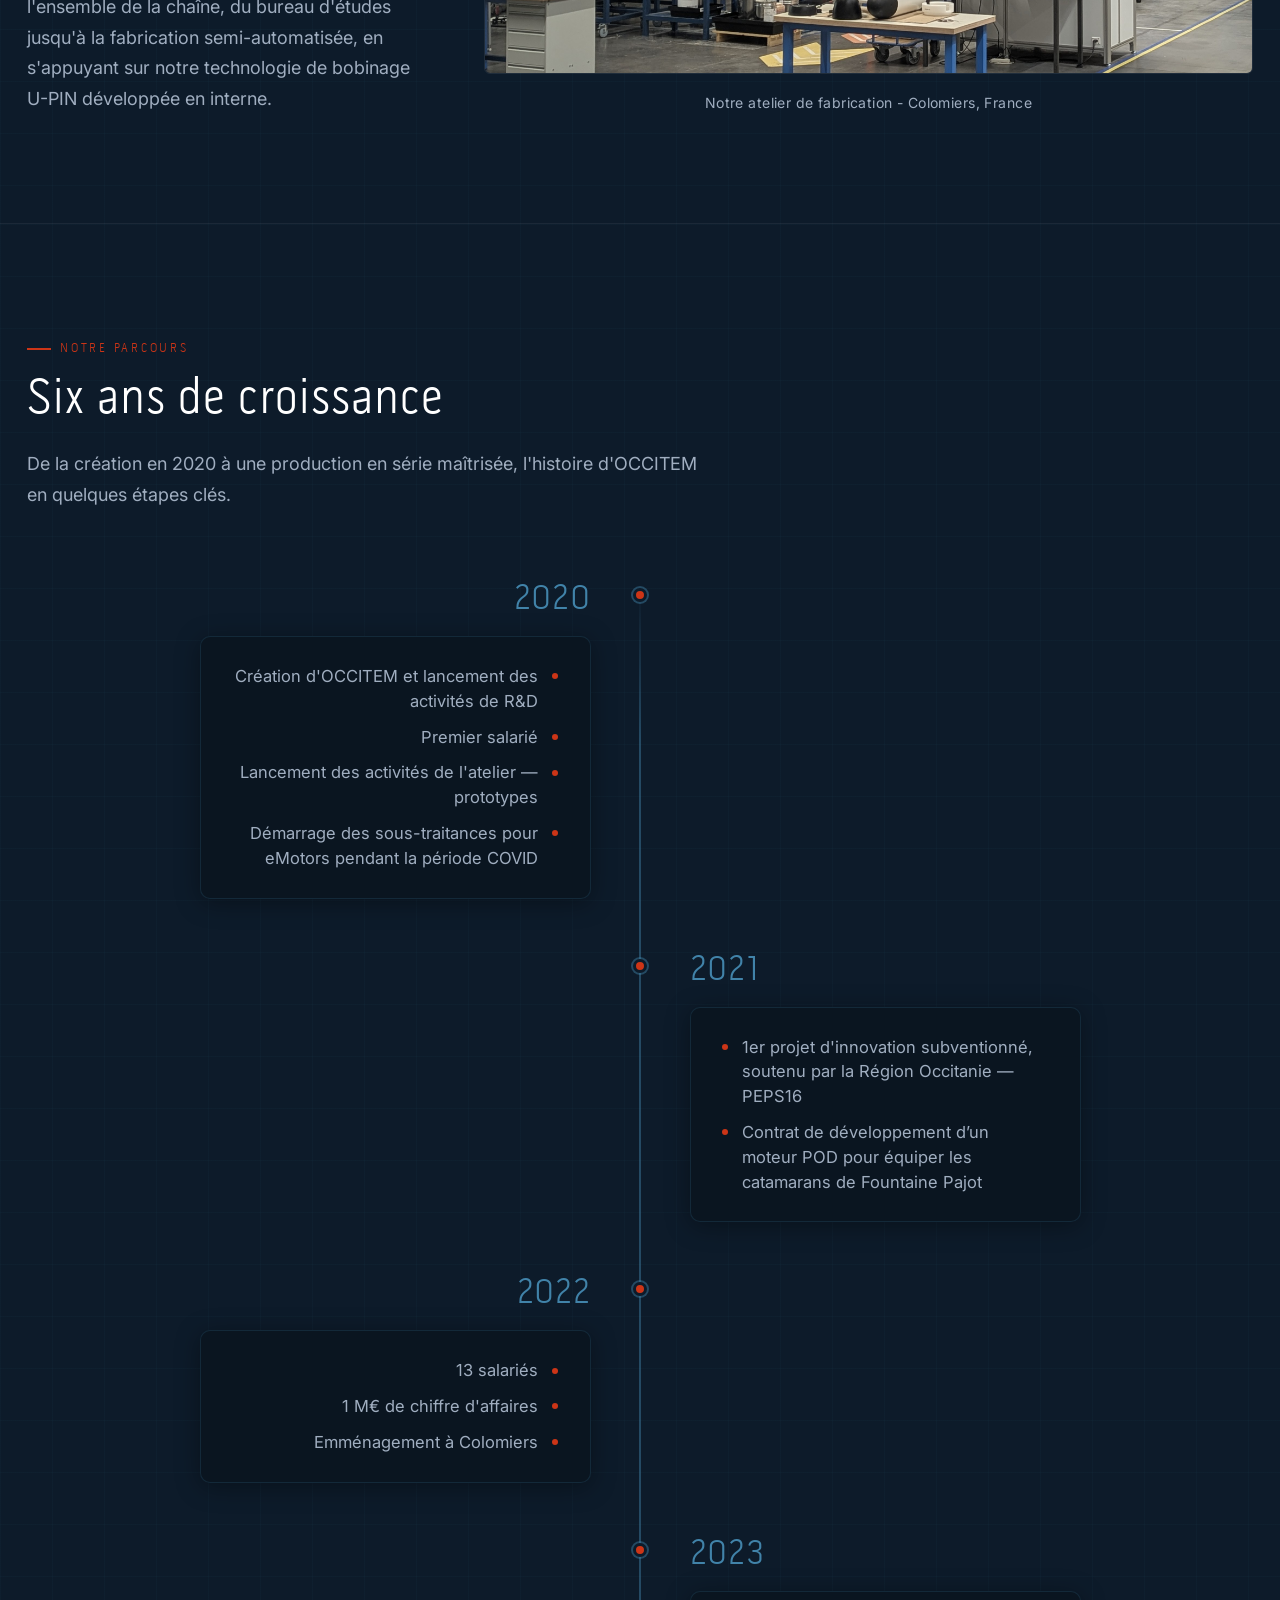
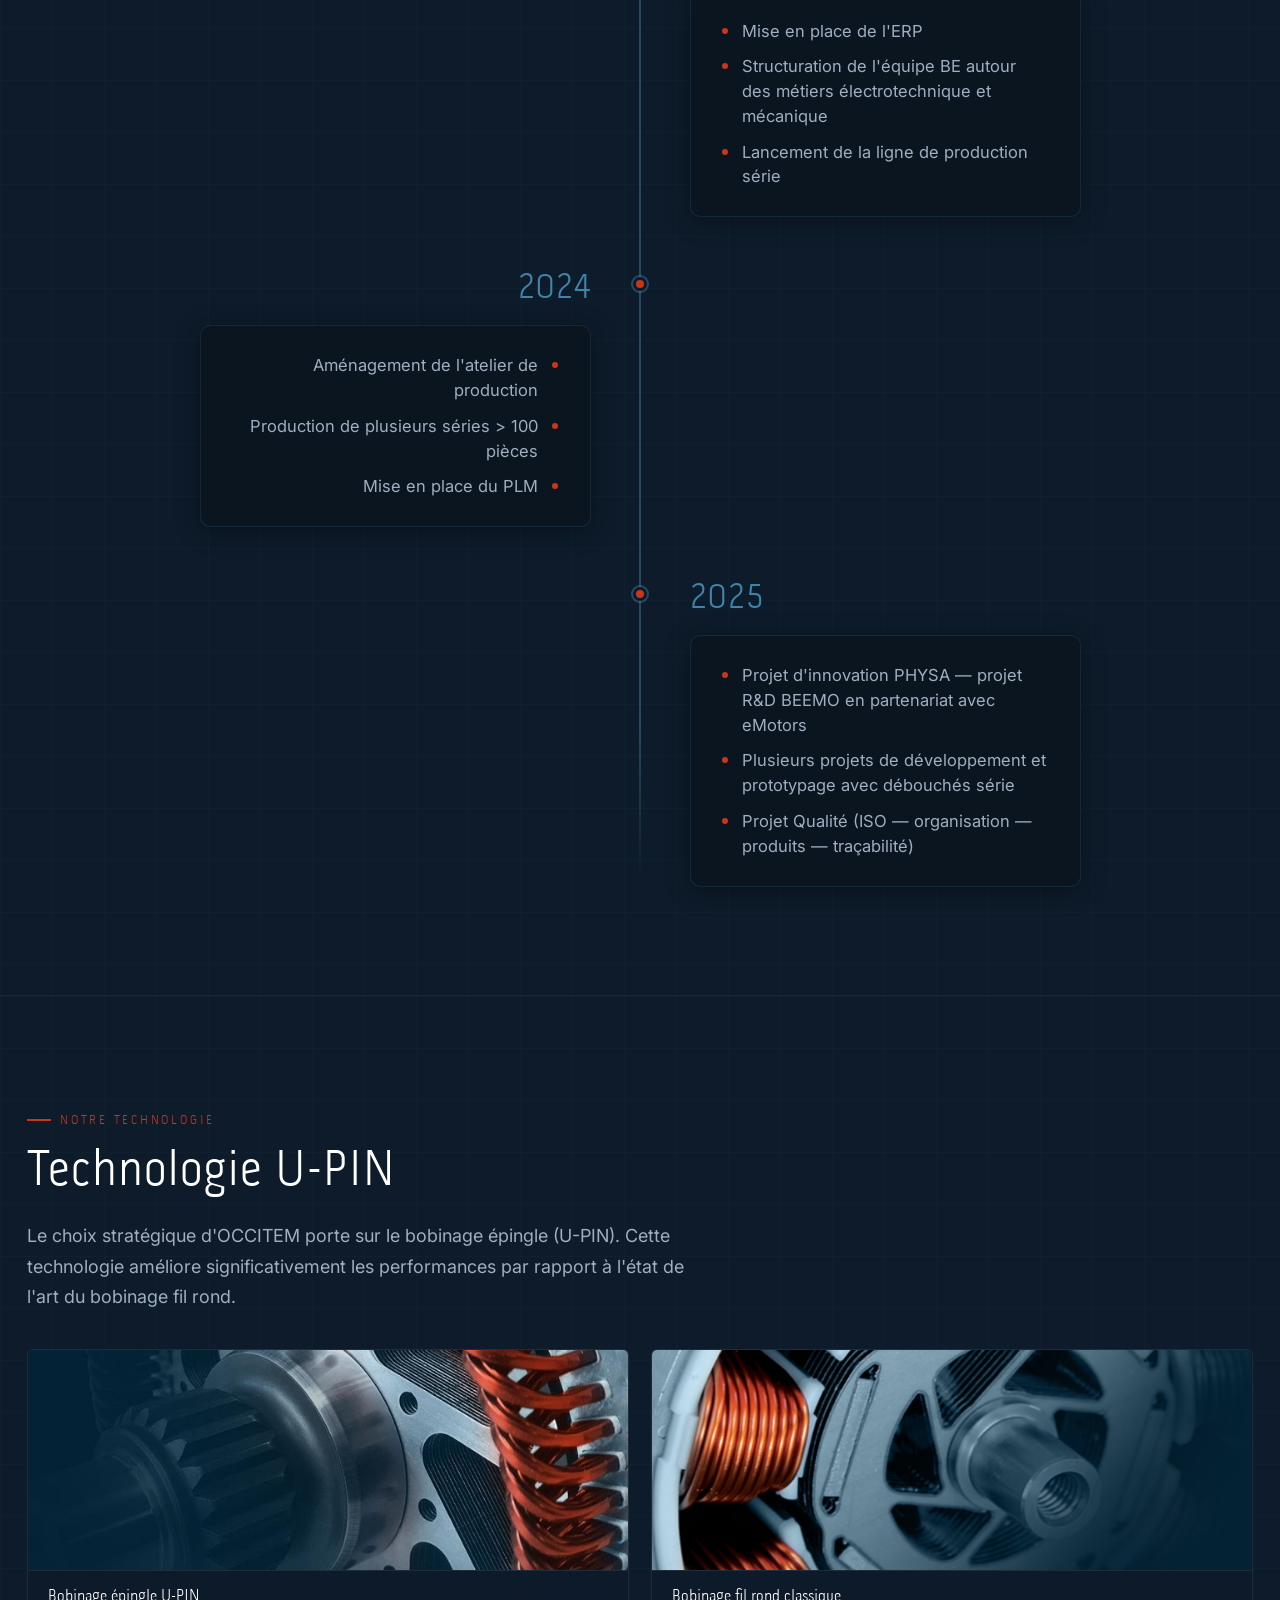
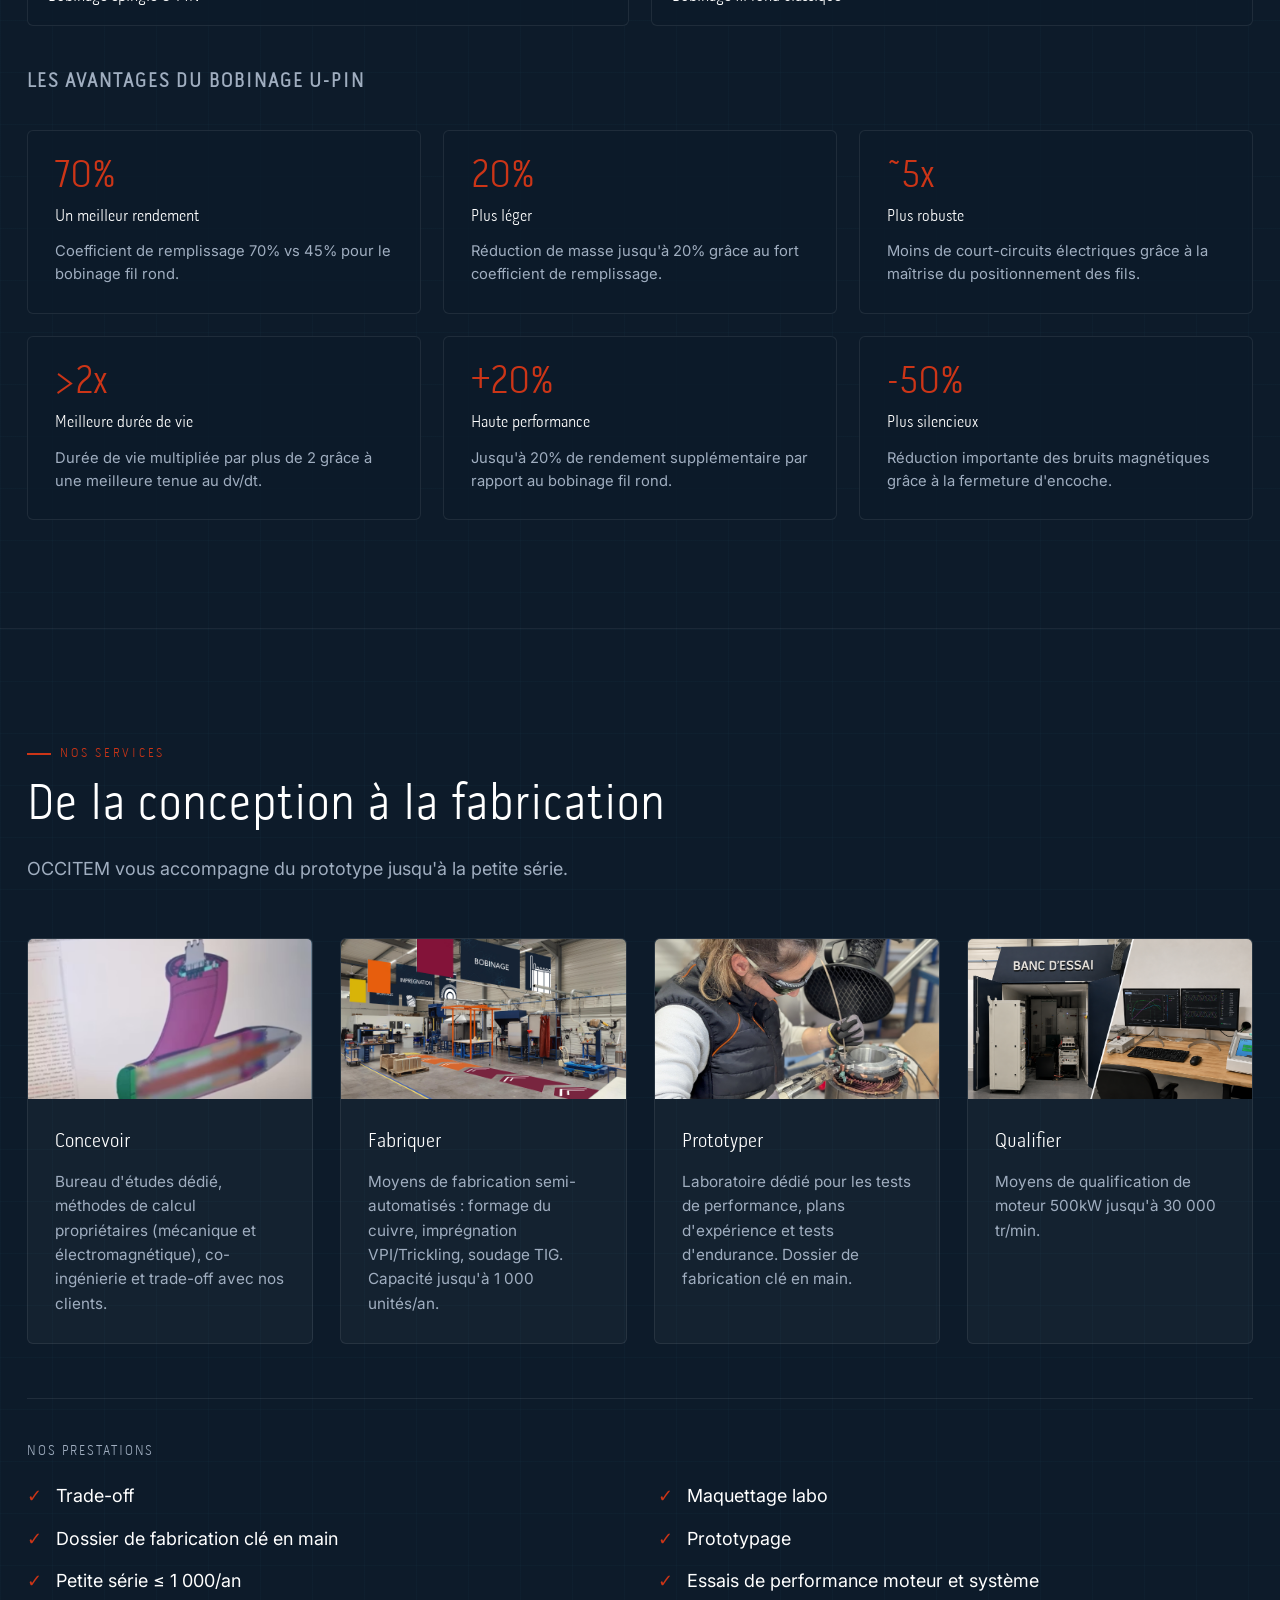
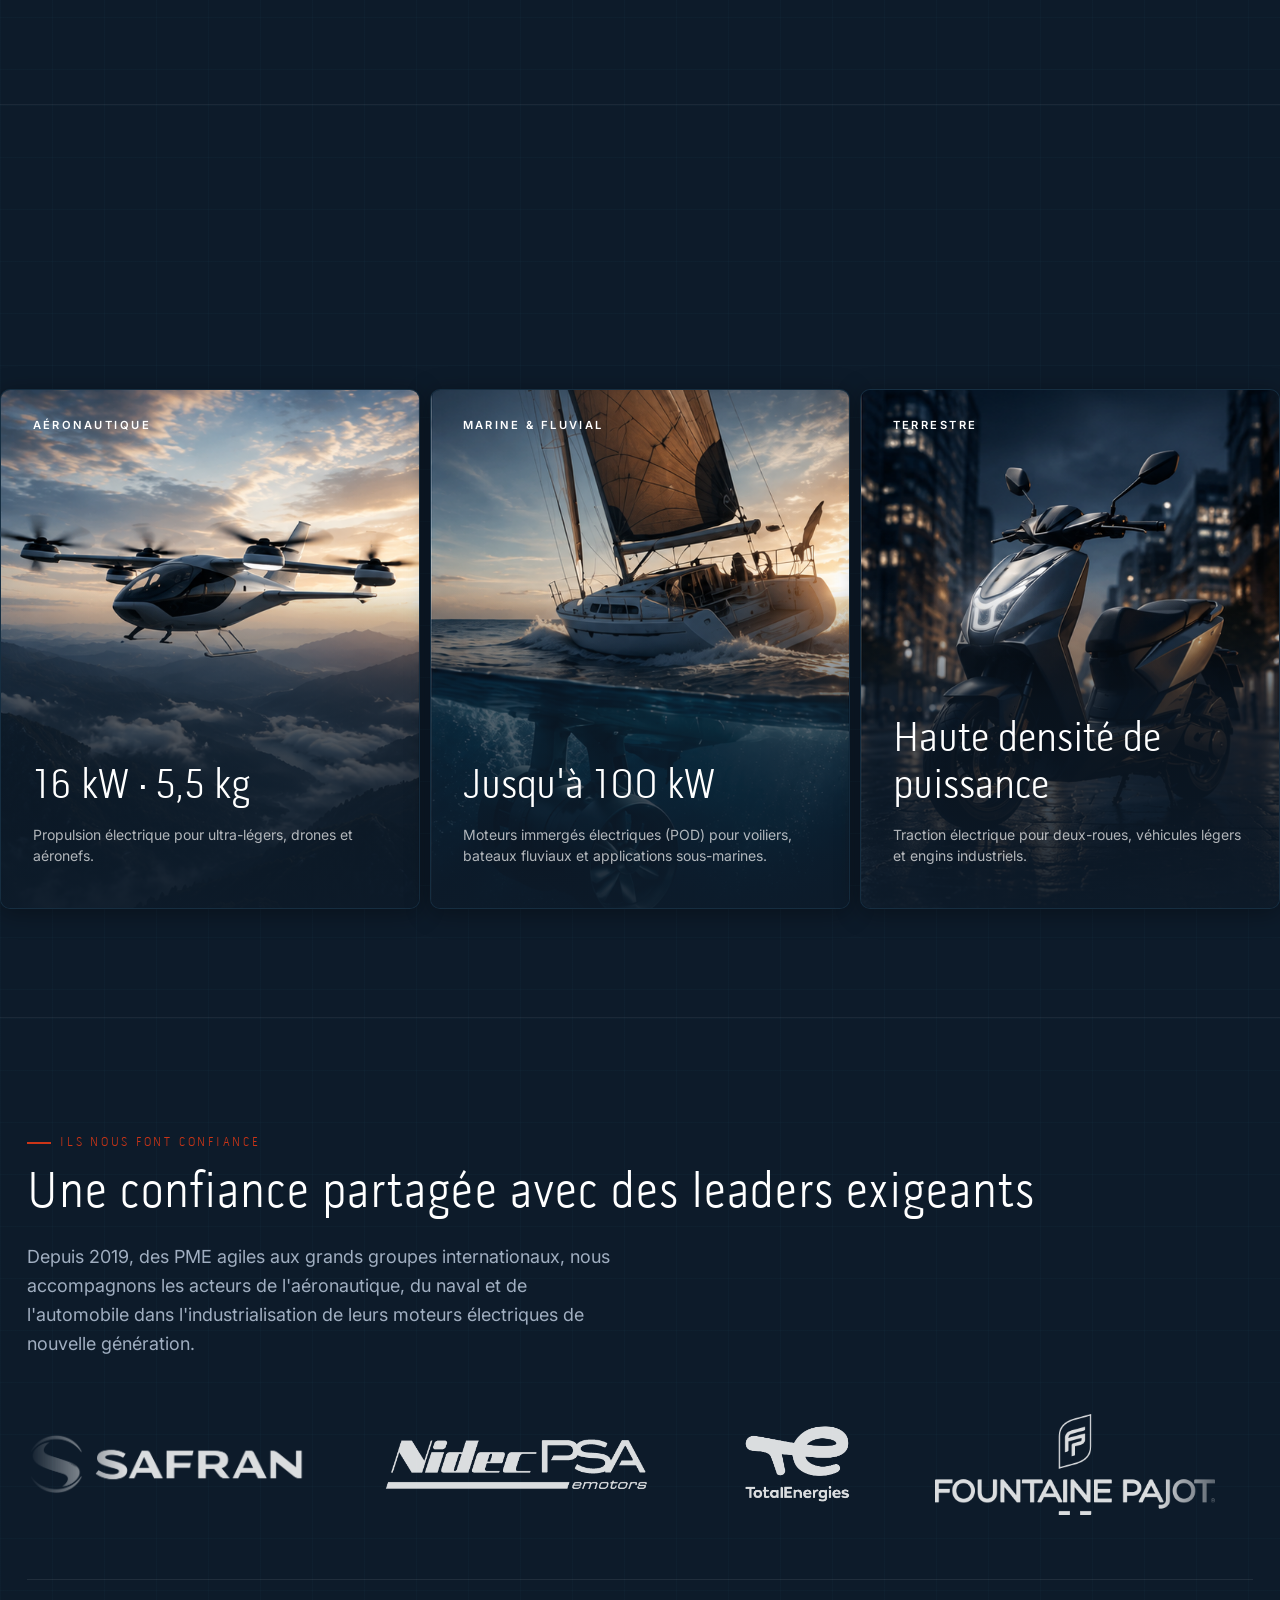
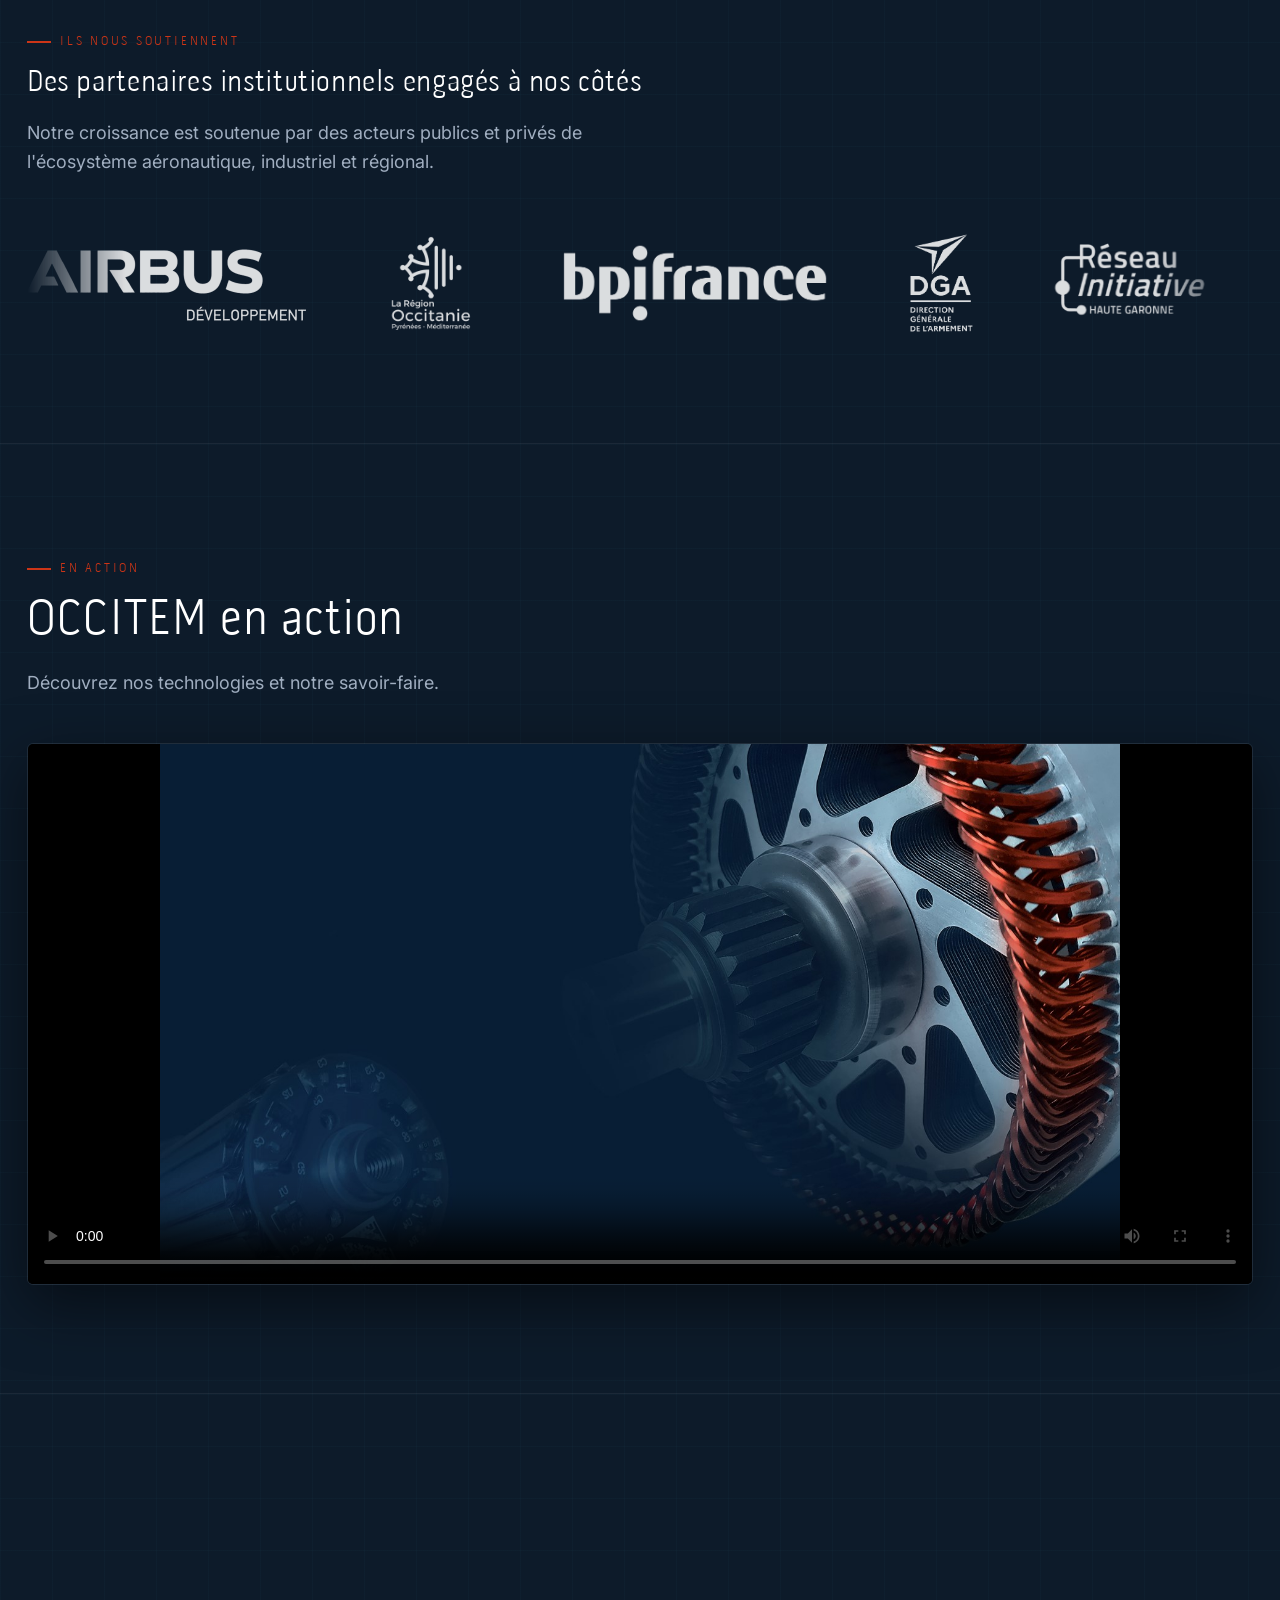
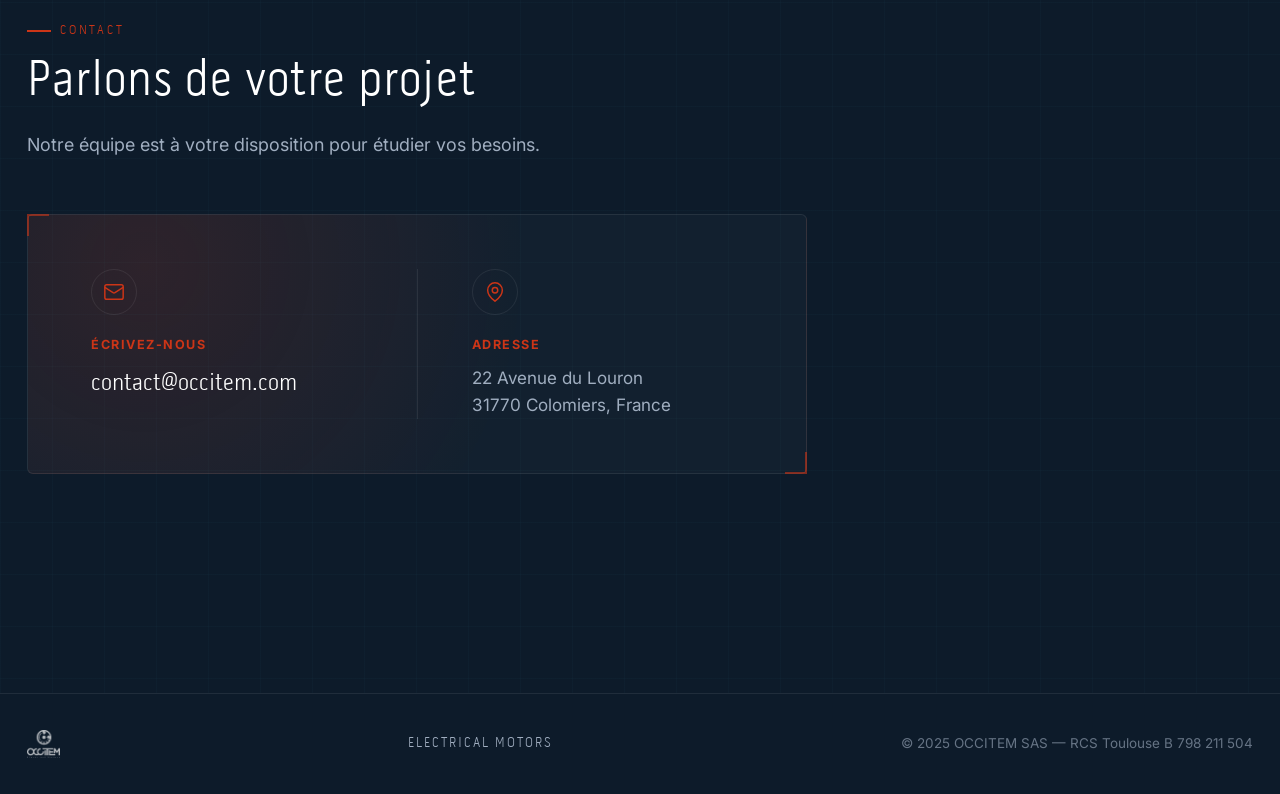
==== commit 0afe3362: "feat(favicon): ajoute l'icône d'onglet à partir du pictogramme du logo" ====
--- a/index.html
+++ b/index.html
@@ -6,6 +6,10 @@
   <meta name="color-scheme" content="dark">
   <title>OCCITEM — Electrical Motors</title>
   <meta name="description" content="OCCITEM conçoit, développe et fabrique des moteurs électriques haute performance en petite série. Technologie U-PIN, made in France.">
+  <link rel="icon" href="favicon.ico" sizes="any">
+  <link rel="icon" type="image/png" sizes="32x32" href="assets/favicon-32x32.png">
+  <link rel="icon" type="image/png" sizes="16x16" href="assets/favicon-16x16.png">
+  <link rel="apple-touch-icon" sizes="180x180" href="assets/apple-touch-icon.png">
   <link rel="preconnect" href="https://fonts.googleapis.com">
   <link rel="preconnect" href="https://fonts.gstatic.com" crossorigin>
   <link href="https://fonts.googleapis.com/css2?family=Exo+2:wght@300;400;600;700;800&family=Inter:wght@300;400;500;600&display=swap" rel="stylesheet">
